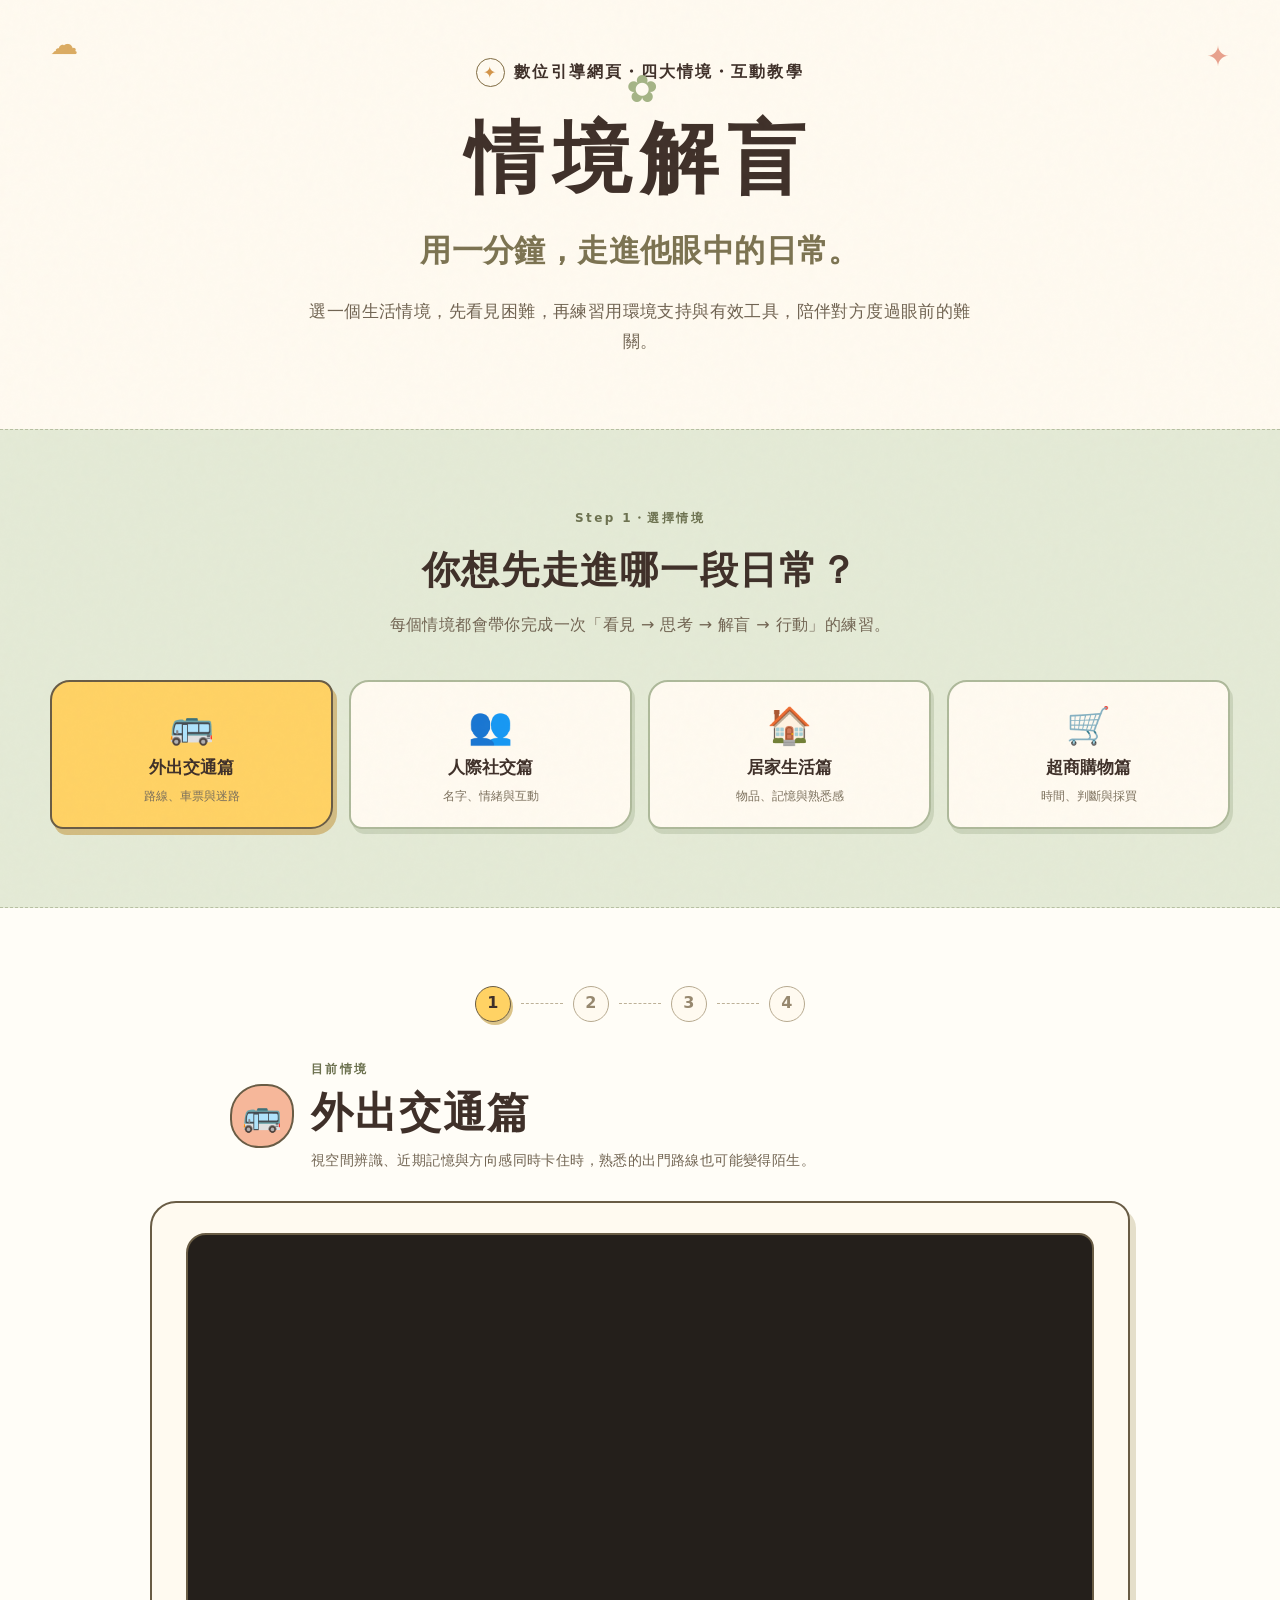
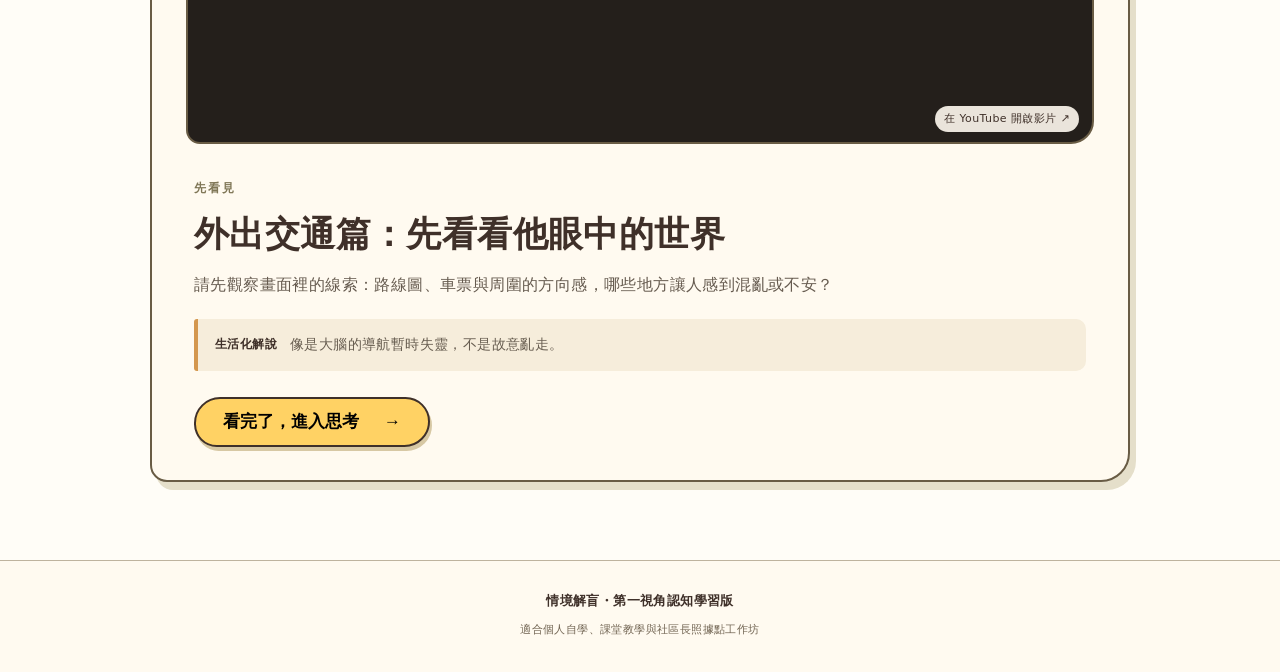
==== b-mode.html @ a3370582 "Add interactive mode B learning page" ====
<!doctype html>
<html lang="zh-Hant">
<head>
<meta charset="utf-8"><meta name="viewport" content="width=device-width,initial-scale=1">
<title>情境解盲｜第一視角認知學習版</title>
<meta name="description" content="透過四大生活情境、第一視角影片與支持牌互動，練習理解失智者的日常障礙。">
<link rel="icon" href="assets/sun.svg" type="image/svg+xml">
<link rel="stylesheet" href="styles.css">
<link rel="stylesheet" href="b-mode.css">
<script src="b-mode.js" defer></script>
</head>
<body class="b-mode-page">
<a class="skip" href="#main">跳至主要內容</a>
<main id="main">
  <section class="b-hero wrap" aria-labelledby="b-title">
    <p class="eyebrow"><span class="tiny-sun" aria-hidden="true">✦</span> 數位引導網頁・四大情境・互動教學</p>
    <h1 id="b-title">情境解盲</h1>
    <p class="b-hero-sub">用一分鐘，走進他眼中的日常。</p>
    <p class="b-hero-lede">選一個生活情境，先看見困難，再練習用環境支持與有效工具，陪伴對方度過眼前的難關。</p>
    <div class="b-hero-doodle" aria-hidden="true"><span>☁</span><span>✿</span><span>✦</span></div>
  </section>

  <section class="b-start-section section" aria-labelledby="scenario-heading">
    <div class="wrap">
      <div class="section-heading">
        <p class="eyebrow small">Step 1・選擇情境</p>
        <h2 id="scenario-heading">你想先走進哪一段日常？</h2>
        <p>每個情境都會帶你完成一次「看見 → 思考 → 解盲 → 行動」的練習。</p>
      </div>
      <div class="b-scenario-picker" role="tablist" aria-label="選擇生活情境">
        <button class="b-scenario-card is-active" type="button" role="tab" aria-selected="true" data-scenario="transport"><span class="b-scenario-icon">🚌</span><strong>外出交通篇</strong><small>路線、車票與迷路</small></button>
        <button class="b-scenario-card" type="button" role="tab" aria-selected="false" data-scenario="social"><span class="b-scenario-icon">👥</span><strong>人際社交篇</strong><small>名字、情緒與互動</small></button>
        <button class="b-scenario-card" type="button" role="tab" aria-selected="false" data-scenario="home"><span class="b-scenario-icon">🏠</span><strong>居家生活篇</strong><small>物品、記憶與熟悉感</small></button>
        <button class="b-scenario-card" type="button" role="tab" aria-selected="false" data-scenario="shop"><span class="b-scenario-icon">🛒</span><strong>超商購物篇</strong><small>時間、判斷與採買</small></button>
      </div>
    </div>
  </section>

  <section class="b-experience-section section" aria-labelledby="experience-heading">
    <div class="wrap">
      <div class="b-progress" aria-label="互動進度"><span class="is-current">1</span><i></i><span>2</span><i></i><span>3</span><i></i><span>4</span></div>
      <div class="b-scenario-head"><span class="b-current-icon" aria-hidden="true">🚌</span><div><p class="eyebrow small">目前情境</p><h2 id="experience-heading">外出交通篇</h2><p id="scenario-summary">視空間辨識、近期記憶與方向感同時卡住時，熟悉的出門路線也可能變得陌生。</p></div></div>

      <div class="b-stage-card" id="stage-video">
        <div class="b-stage-media b-stage-media-video" aria-label="外出交通篇第一視角情境影片"><iframe src="https://www.youtube.com/embed/6k_PMNWDBLY" title="外出交通篇第一視角情境影片" loading="lazy" allow="accelerometer; autoplay; clipboard-write; encrypted-media; gyroscope; picture-in-picture; web-share" allowfullscreen></iframe><a class="video-fallback-link" href="https://youtube.com/shorts/6k_PMNWDBLY" target="_blank" rel="noopener">在 YouTube 開啟影片 ↗</a></div>
        <div class="b-stage-copy"><span class="stage-label">先看見</span><h3>如果熟悉的路突然不熟悉了？</h3><p id="scene-prompt">請先觀察畫面裡的線索：路線圖、車票與周圍的方向感，哪些地方讓人感到混亂或不安？</p><div class="b-life-explain"><b>生活化解說</b><span id="scene-metaphor">像是大腦的導航暫時失靈，不是故意亂走。</span></div><button class="button primary b-next" type="button" data-next="think">看完了，進入思考 <span aria-hidden="true">→</span></button></div>
      </div>

      <div class="b-stage-card b-think-card" id="stage-think" hidden>
        <div class="b-think-copy"><span class="stage-label">Step 2・情境換位</span><h3>如果你是陪伴者，會先做什麼？</h3><p id="think-question">看完影片後請想一想：當長輩突然迷路或走錯方向，我們的第一反應是否容易責怪他「沒看路」或「亂跑」？</p><div class="timer-box" aria-live="polite"><span class="timer-icon">⏱</span><strong id="timer">01:00</strong><small>留一分鐘想一想，再選一張最想先使用的支持牌。</small></div><div class="choice-heading"><span>請選出一張</span><small id="choice-status">尚未選擇</small></div><div class="support-choices" id="support-choices" role="group" aria-label="支持牌選項"></div><button class="button primary b-next" id="reveal-button" type="button" data-next="reveal" disabled>進入好牌對策 <span aria-hidden="true">→</span></button></div>
      </div>

      <div class="b-stage-card b-reveal-card" id="stage-reveal" hidden>
        <div class="b-reveal-intro"><span class="stage-label">Step 3・翻牌解盲</span><h3>這張好牌可以怎麼幫上忙？</h3><p>你選的支持牌，能把眼前的困難變成更容易完成的下一步。</p></div><div class="selected-card-result" id="selected-card-result"></div><button class="button primary b-next" type="button" data-next="summary">我知道了，進入行動總結 <span aria-hidden="true">→</span></button>
      </div>

      <div class="b-stage-card b-summary-card" id="stage-summary" hidden>
        <div class="summary-sparkle" aria-hidden="true">✦</div><span class="stage-label">Step 4・總結引導</span><h3>把理解，帶回下一次相遇</h3><p id="summary-text">改變環境配置與溝通方式，遠比要求長輩努力記住更有用。</p><div class="action-note"><b>今天可以試著這樣做</b><p id="summary-action">先陪伴、再提供簡單明確的路線提示；把支持放在容易拿到的地方。</p></div><div class="summary-actions"><button class="button primary" type="button" id="restart-button">再體驗一次 <span aria-hidden="true">↻</span></button><a class="button" href="#scenario-heading">換一個情境 <span aria-hidden="true">↓</span></a></div></div>
    </div>
  </section>

</main>
<footer><div class="wrap"><strong>情境解盲・第一視角認知學習版</strong><p>適合個人自學、課堂教學與社區長照據點工作坊</p></div></footer>
</body>
</html>
---- styles.css ----
:root{--paper:#fffaf0;--ink:#3f3029;--muted:#716452;--sage:#e4ead6;--yellow:#ffd264;--line:#695c45;--peach:#f6b79a}*{box-sizing:border-box}html{scroll-behavior:smooth;scroll-padding-top:24px}body{margin:0;background:var(--paper);color:var(--ink);font-family:"Microsoft JhengHei","PingFang TC",system-ui,sans-serif;line-height:1.8;letter-spacing:.025em}body:before{position:fixed;inset:0;content:"";background-image:url("data:image/svg+xml,%3Csvg viewBox='0 0 180 180' xmlns='http://www.w3.org/2000/svg'%3E%3Cfilter id='n'%3E%3CfeTurbulence type='fractalNoise' baseFrequency='.65' numOctaves='3' stitchTiles='stitch'/%3E%3C/filter%3E%3Cpath fill='%239b8a65' opacity='.16' filter='url(%23n)' d='M0 0h180v180H0z'/%3E%3C/svg%3E");opacity:.13;pointer-events:none;z-index:10}.wrap{width:min(1180px,calc(100% - 88px));margin-inline:auto}.svg-library{position:absolute;width:0;height:0;overflow:hidden}a{color:inherit;text-underline-offset:5px}a:focus-visible,summary:focus-visible{outline:3px solid #795717;outline-offset:7px}h1,h2,h3,p,figure{margin:0}h1,h2,h3{font-weight:900;line-height:1.45}h2{font-size:clamp(27px,3vw,38px);letter-spacing:.045em}h3{font-size:24px}p{font-size:16px}svg{color:var(--ink)}.skip{position:fixed;top:-100px;left:16px;background:var(--yellow);padding:10px 20px;z-index:30}.skip:focus{top:10px}.hero{display:grid;grid-template-columns:1fr 1.05fr;align-items:center;min-height:600px;padding-block:75px 60px;position:relative;gap:10px}.hero-copy{position:relative;z-index:1}.eyebrow{display:flex;align-items:center;gap:9px;font-weight:700;letter-spacing:.13em;font-size:16px;margin-bottom:22px}.eyebrow svg{width:30px;height:30px}.hero h1{font-size:clamp(34px,3.8vw,52px);line-height:1.58;letter-spacing:.02em;white-space:nowrap}.hero h1 span{position:relative;display:inline-block}.hero h1 span:after{content:"";position:absolute;bottom:0;left:0;width:98%;height:8px;background:#a5b486;border-radius:70% 30% 60% 40%;transform:rotate(-1deg);z-index:-1}.intro{margin-top:27px;font-size:18px;line-height:1.95}.actions{display:flex;gap:16px;flex-wrap:wrap;margin-top:30px}.button{display:inline-flex;gap:25px;align-items:center;justify-content:center;border:2px solid var(--ink);border-radius:48px 45px 47px 42px;padding:11px 27px;text-decoration:none;font-weight:800;font-size:17px;background:var(--paper);box-shadow:2px 4px 0 #d7c8a4;transition:transform .18s,box-shadow .18s;min-height:50px}.button:hover{transform:translateY(-3px);box-shadow:3px 7px 0 #d7c8a4}.primary{background:var(--yellow)}.hero-note{font-size:12px;color:var(--muted);margin-top:27px;letter-spacing:.09em}.hero-note span{padding:0 5px}.hero-art{margin-right:-35px;position:relative}.hero-art img{display:block;width:100%;height:auto;mix-blend-mode:multiply;transform:scale(1.08)}.benefit-strip{border-block:2px solid var(--line)}.benefits{display:flex;justify-content:space-around;align-items:center;padding-block:22px}.benefits span{display:flex;align-items:center;justify-content:center;gap:16px;width:33.333%;font-size:19px;font-weight:800}.benefits span+span{border-left:2px dashed #c3b59b}.benefits svg{width:53px;height:45px}.section{padding-block:78px}.small{font-size:12px;letter-spacing:.2em;color:#6c714f;margin-bottom:13px}.story{display:grid;grid-template-columns:.9fr 1.1fr;gap:70px}.story h2{font-size:32px}.story-text p+p{margin-top:16px}.story-text p{color:#665b4f}.modes{background:var(--sage);position:relative}.modes:before{position:absolute;content:"";left:0;right:0;top:-8px;height:15px;background:var(--sage);border-radius:50% 40% 0 0}.section-heading{text-align:center;margin-bottom:40px}.section-heading .eyebrow{justify-content:center}.section-heading>p:last-child{margin-top:13px;color:var(--muted)}.mode-grid{display:grid;grid-template-columns:1fr 1fr;gap:28px}.mode-card{position:relative;background:var(--paper);border:2px solid var(--line);border-radius:22px 15px 21px 13px;padding:32px;box-shadow:3px 5px 0 #c6ceb4;overflow:hidden}.mode-title{display:flex;align-items:center;gap:15px}.badge{width:49px;height:49px;border-radius:48% 43% 50% 44%;display:grid;place-items:center;background:var(--yellow);font-size:29px;font-weight:900}.peach{background:var(--peach)}.mode-tag{font-size:13px;color:var(--muted);margin:18px 0 20px;letter-spacing:.09em}.mode-illustration{float:right;width:100px;height:80px;margin-top:9px;margin-left:15px}.mode-card ul{padding-left:24px;margin-block:22px;color:#665b4f}.mode-card li::marker{color:#929c70}.for-who{font-size:13px;border-top:1px dashed #c3b59b;padding-top:16px;clear:both}.card-grid{display:grid;grid-template-columns:repeat(3,1fr);gap:35px;align-items:start;max-width:1010px;margin:45px auto 0}.support-card{border:2px solid #7c8060;border-radius:20px 17px 23px 15px;padding:22px 25px 0;box-shadow:4px 6px 0 #e5dfca;background:#edf1e0;transition:transform .2s}.support-card:nth-child(1){transform:rotate(-2deg)}.support-card:nth-child(3){transform:rotate(2deg)}.support-card:hover{transform:translateY(-5px)}.support-card.yellow{background:#fff0bc;border-color:#b28f42}.support-card.pink{background:#fae2d6;border-color:#bc8c76}.card-top{display:flex;justify-content:space-between;font-size:11px;letter-spacing:.12em;color:#6b6656}.support-card h3{text-align:center;margin-top:12px}.card-art{display:block;width:100%;height:165px;margin:12px auto}.support-card>p{text-align:center;font-size:16px;margin-bottom:25px}.support-card details{border-top:1px dashed #9e9479}.support-card summary{cursor:pointer;display:flex;align-items:center;justify-content:space-between;gap:8px;padding:15px 0;font-weight:700;font-size:14px;list-style:none}.support-card summary::-webkit-details-marker{display:none}.support-card summary span{font-size:22px;transition:transform .2s}.support-card details[open] summary span{transform:rotate(45deg)}.card-detail{font-size:14px;padding:0 0 22px;color:#5b5044}.card-detail strong{display:block;margin-top:14px}.section-note{text-align:center;font-size:12px;color:var(--muted);margin-top:40px}.journey{background:#f6eddb;border-block:1px dashed #c5b79d}.steps{display:grid;grid-template-columns:repeat(3,1fr);gap:55px;padding:0;margin:35px 0 0;list-style:none}.steps li{position:relative;padding-left:62px}.step-number{position:absolute;top:3px;left:0;border:1.5px solid var(--line);border-radius:45% 50% 46% 40%;width:43px;height:43px;display:grid;place-items:center;background:var(--paper);font-family:Georgia,serif;font-style:italic;font-size:20px}.steps h3{font-size:21px;margin-bottom:9px}.steps p{font-size:15px;color:var(--muted)}.closing{text-align:center;padding-block:70px}.closing>svg{width:55px;height:55px;margin-bottom:14px;transform:rotate(-10deg)}.closing p{margin:17px 0 25px;color:var(--muted)}footer{border-top:1px solid #beb39e;text-align:center;padding:28px 0 32px;font-size:13px}footer p{font-size:11px;color:var(--muted);margin-top:8px}footer>a{display:inline-block;margin-top:13px;font-size:12px}
@media(min-width:1500px){.hero{min-height:650px}.hero h1{font-size:54px}}@media(max-width:1050px){.wrap{width:calc(100% - 48px)}.hero h1{font-size:36px}.hero{min-height:500px}.intro{font-size:16px}.hero-art{margin-right:0}.story{gap:35px}.mode-card{padding:25px}.mode-title h3{font-size:22px}.card-grid{gap:23px}.steps{gap:25px}.benefits span{font-size:16px;gap:10px}}@media(max-width:760px){.wrap{width:calc(100% - 40px)}.hero{grid-template-columns:1fr;padding-block:42px 24px;gap:5px;text-align:center}.hero-copy{max-width:550px;margin:auto}.hero .eyebrow{justify-content:center;font-size:14px}.hero h1{font-size:clamp(29px,5.5vw,40px);white-space:normal}.intro{margin-top:22px}.actions{justify-content:center;gap:12px;margin-top:23px}.button{padding:10px 22px;font-size:16px;gap:18px}.hero-note{margin-top:23px}.hero-art{max-width:560px;margin:0 auto}.hero-art img{transform:none}.benefits{padding-block:16px}.benefits span{flex-direction:column;gap:4px;font-size:12px;text-align:center}.benefits svg{width:38px;height:32px}.section{padding-block:52px}.story{grid-template-columns:1fr;gap:22px}.story h2{font-size:28px}.story-text p{font-size:15px}.mode-grid{grid-template-columns:1fr;gap:22px}.section-heading{margin-bottom:28px}.section-heading>p:last-child{font-size:14px}.mode-card{padding:25px}.card-grid{grid-template-columns:1fr;max-width:365px;gap:29px;margin-top:30px}.support-card{padding:22px 28px 0}.support-card:nth-child(1),.support-card:nth-child(3){transform:none}.card-art{height:170px}.steps{grid-template-columns:1fr;gap:30px;max-width:420px;margin-inline:auto}.steps li{padding-left:65px}.closing h2{font-size:27px}.closing p{font-size:15px}.section-note{text-align:left;font-size:12px}.desktop-break{display:none}}@media(prefers-reduced-motion:reduce){html{scroll-behavior:auto}*,*:before,*:after{transition:none!important}}
.hero-art img{mask-image:radial-gradient(ellipse 68% 75% at center,#000 60%,transparent 100%);-webkit-mask-image:radial-gradient(ellipse 68% 75% at center,#000 60%,transparent 100%)}

/* Card library page */
.cards-page{background:#fffaf0}.cards-hero{padding:33px 0 62px;text-align:center}.cards-hero .eyebrow{justify-content:center;margin-bottom:13px}.tiny-sun{display:grid;place-items:center;width:28px;height:28px;border:1.5px solid #806b42;border-radius:50%;color:#d39449}.cards-hero h1{font-size:clamp(39px,6vw,68px);letter-spacing:.06em}.cards-lede{margin-top:18px;color:var(--muted);font-size:17px;line-height:2}.card-library{padding-bottom:88px}.library-heading{text-align:center}.library-heading h2{font-size:clamp(27px,3vw,39px)}.card-search{max-width:880px;margin:30px auto 0}.search-box{display:flex;align-items:center;gap:11px;padding:7px 13px 7px 20px;border:2px solid var(--line);border-radius:28px 24px 30px 25px;background:#fffdf7;box-shadow:3px 4px 0 #dfd4b9}.search-box>span{font-size:29px;line-height:1;transform:rotate(-14deg);color:#8f805d}.search-box input{width:100%;border:0;outline:0;background:transparent;color:var(--ink);font:inherit;font-size:16px}.search-box input::placeholder{color:#a39886}.search-box button{width:30px;height:30px;border:0;border-radius:50%;background:#eee4cf;color:var(--ink);font-size:23px;line-height:1;cursor:pointer}.filter-row{display:flex;justify-content:center;gap:9px;flex-wrap:wrap;margin-top:19px}.filter-chip{border:1.5px solid #bdb198;border-radius:20px;padding:7px 15px;background:transparent;color:#685d4c;font:inherit;font-size:13px;cursor:pointer;transition:.18s}.filter-chip span{font-size:11px;margin-left:4px;color:#998c72}.filter-chip:hover,.filter-chip.is-active{background:var(--yellow);border-color:var(--line);color:var(--ink);transform:translateY(-2px)}.result-count{text-align:center;color:#887963;font-size:12px;margin-top:17px}.cards-grid{display:grid;grid-template-columns:repeat(4,minmax(0,1fr));gap:28px 21px;margin-top:38px}.deck-card{min-width:0}.card-face{position:relative;display:flex;flex-direction:column;align-items:center;width:100%;min-height:300px;padding:18px 18px 17px;border:2px solid #79805e;border-radius:19px 15px 22px 14px;color:var(--ink);box-shadow:4px 6px 0 #e5dfca;cursor:pointer;text-align:center;transition:transform .2s,box-shadow .2s;overflow:hidden}.deck-card:nth-child(3n) .card-face,.deck-card:nth-child(4n) .card-face{transform:none}.card-face:hover{transform:translateY(-6px);box-shadow:4px 10px 0 #dfd4b9}.card-face:focus-visible{outline:3px solid #755c2f;outline-offset:5px}.card-face:before{content:"";position:absolute;inset:9px;border:1px dashed currentColor;opacity:.18;border-radius:14px;pointer-events:none}.card-face.sage{background:#edf1e0}.card-face.yellow{background:#fff0bc;border-color:#b28f42}.card-face.peach{background:#fae0d1;border-color:#b98470}.card-face.sky{background:#dbeceb;border-color:#7da3a0}.card-face.mint{background:#deeee5;border-color:#779b83}.card-face.lavender{background:#e8e3f0;border-color:#8b819e}.card-face.gold{background:#ffe6a4;border-color:#b99448}.card-face.coral{background:#f8d5c8;border-color:#b67e71}.card-face.pink{background:#f7dfdb;border-color:#b27e79}.symptom-face{background:#e7e0d7;border-color:#8f8376}.card-top{position:relative;z-index:1;display:flex;justify-content:space-between;width:100%;font-size:10px;letter-spacing:.12em;color:#756b59}.card-top i{font-style:normal;font-family:Georgia,serif;font-size:14px}.card-face strong{position:relative;z-index:1;font-size:21px;line-height:1.35}.card-face small{position:relative;z-index:1;min-height:45px;margin-top:8px;color:#6f6254;font-size:12px;line-height:1.65}.card-tag{position:relative;z-index:1;margin-top:auto;border-top:1px dashed currentColor;padding-top:9px;width:100%;font-size:10px;letter-spacing:.08em;color:#82725e}.card-illustration{position:relative;z-index:1;display:grid;place-items:center;width:92px;height:128px;margin:14px auto 9px;border:2px solid currentColor;border-radius:12px 10px 13px 9px;overflow:hidden;background:rgba(255,255,255,.38);font-size:58px;font-family:"Segoe UI Symbol","Noto Sans Symbols",sans-serif;line-height:1;box-shadow:inset 0 -8px 0 rgba(255,255,255,.18);transform:rotate(-4deg)} .card-illustration img{display:block;width:100%;height:100%;object-fit:contain;border-radius:inherit} .card-face .card-illustration{transform:none;transition:none}.card-face:hover .card-illustration{transform:none}.card-face:hover .card-illustration img{transform:none} .cards-grid .card-face{transform:translateY(0);transition:transform .2s ease,box-shadow .2s ease}.cards-grid .card-face:hover{transform:translateY(-6px);box-shadow:4px 10px 0 #dfd4b9} .card-illustration:after{content:"";position:absolute;right:16px;top:13px;width:18px;height:8px;background:#fffaf0;border-radius:50%;opacity:.75;transform:rotate(-25deg)}.home-art,.tree-art{transform:rotate(3deg)}.clock-art,.coin-art,.shape-art{transform:rotate(-2deg)}.phone-art,.search-art,.repeat-art{transform:rotate(4deg)}.heart-art{color:#b75d66}.symptom-face .card-illustration{background:#d8d0c5;color:#756b61;border-color:#938477}.card-info{padding:13px 8px 0;text-align:left;color:#6c5e4e}.card-info p{font-size:13px;line-height:1.7}.card-info b{display:block;margin-top:7px;font-size:12px;color:#81704e;font-weight:700;line-height:1.6}.empty-state{margin:60px auto;text-align:center;color:var(--muted)}.cards-howto{background:#e4ead6;border-block:1px dashed #b7c0a1}.howto-inner{display:grid;grid-template-columns:.8fr 1.2fr;gap:80px;align-items:center}.howto-inner>p{font-size:17px;color:#615c4d;line-height:2}.card-modal{position:fixed;z-index:50;inset:0;display:grid;place-items:center;padding:22px}.card-modal[hidden]{display:none}.modal-backdrop{position:absolute;inset:0;background:rgba(51,40,30,.52);backdrop-filter:blur(4px)}.modal-dialog{position:relative;z-index:1;width:min(900px,100%);padding:38px;background:#fffaf0;border:2px solid var(--line);border-radius:26px 20px 29px 18px;box-shadow:9px 12px 0 rgba(56,42,28,.18);animation:modal-in .25s ease both}.modal-close{position:absolute;right:15px;top:11px;width:37px;height:37px;border:1.5px solid var(--line);border-radius:50%;background:transparent;font-size:27px;line-height:1;cursor:pointer}.modal-layout{display:grid;grid-template-columns:1fr 1fr;gap:48px;align-items:center}.modal-stage{display:grid;place-items:center;min-height:440px;perspective:1100px;touch-action:none;user-select:none}.modal-stage .card-face{width:265px;min-height:370px;padding:0;border:0;border-radius:12px 10px 13px 9px;background:transparent;box-shadow:8px 12px 0 #d9ccb0;pointer-events:none;transform:rotateX(var(--rx,0deg)) rotateY(var(--ry,0deg));transition:transform .45s cubic-bezier(.2,.75,.25,1)}.modal-stage .card-top,.modal-stage .card-face>strong,.modal-stage .card-face>small,.modal-stage .card-face>.card-tag{display:none}.modal-stage .card-illustration{width:265px;height:370px;margin:0;border:2px solid var(--line);border-radius:12px 10px 13px 9px;background:#fffaf0;box-shadow:none;transform:none}.modal-stage .card-face:after{z-index:3;content:"";position:absolute;inset:-20%;background:linear-gradient(115deg,transparent 35%,rgba(255,255,255,.04) 43%,rgba(255,255,255,.82) 49%,rgba(255,255,255,.04) 56%,transparent 65%);transform:translateX(var(--shine-x,0%)) rotate(4deg);mix-blend-mode:screen;opacity:.7;pointer-events:none;transition:transform .1s}.modal-stage.is-dragging .card-face{transition:none}.modal-copy h2{font-size:clamp(28px,4vw,42px);margin-bottom:16px}.modal-copy>p{color:#665b4f}.modal-hint{margin-top:18px;color:#9b8b72!important;font-size:12px!important}.modal-open{overflow:hidden}@keyframes modal-in{from{opacity:0;transform:translateY(10px) scale(.98)}to{opacity:1;transform:none}}
@media(max-width:950px){.cards-grid{grid-template-columns:repeat(3,minmax(0,1fr))}.modal-layout{gap:28px}.modal-dialog{padding:32px}.modal-stage{min-height:400px}}
@media(max-width:720px){.cards-hero{padding-top:25px;padding-bottom:43px}.cards-lede{font-size:15px}.card-library{padding-bottom:58px}.cards-grid{grid-template-columns:repeat(2,minmax(0,1fr));gap:24px 15px}.card-face{min-height:270px;padding:15px 12px}.card-illustration{width:92px;height:128px;font-size:45px;margin:12px auto 8px}.card-face strong{font-size:17px}.card-face small{font-size:11px;min-height:53px}.card-tag{font-size:9px}.card-info{padding-inline:3px}.card-info p{font-size:12px}.howto-inner{grid-template-columns:1fr;gap:15px}.howto-inner>p{font-size:15px}.modal-dialog{padding:36px 20px 24px;max-height:calc(100vh - 28px);overflow:auto}.modal-layout{grid-template-columns:1fr;gap:3px}.modal-stage{min-height:335px}.modal-stage .card-face{width:210px;min-height:294px}.modal-stage .card-illustration{width:210px;height:294px;font-size:43px}.modal-stage .card-face strong{font-size:17px}.modal-copy{text-align:center}.modal-copy .eyebrow{justify-content:center}.modal-copy h2{font-size:29px}.modal-hint{margin-bottom:4px}.filter-chip{padding:6px 11px;font-size:12px}}
@media(max-width:420px){.cards-grid{grid-template-columns:1fr;max-width:310px;margin-inline:auto}.card-face{min-height:298px}.card-illustration{width:110px;height:153px;font-size:54px}.card-face strong{font-size:20px}.card-face small{font-size:12px;min-height:45px}.card-info{padding-inline:8px}.filter-row{gap:6px}}
@media(prefers-reduced-motion:reduce){.modal-dialog{animation:none}.card-face{transition:none!important}}


/* Game introduction page */
.game-page .game-hero{position:relative;text-align:center;padding-block:52px 58px;overflow:hidden}.game-hero .eyebrow{justify-content:center;margin-bottom:15px}.tiny-sun{display:grid;place-items:center;width:29px;height:29px;border:1.5px solid #806b42;border-radius:50%;color:#d39449}.game-hero h1{font-size:clamp(40px,6vw,68px);letter-spacing:.08em}.game-lede{max-width:620px;margin:19px auto 0;color:var(--muted);font-size:17px}.game-hero-doodle{position:absolute;inset:25px 0 auto;display:flex;justify-content:space-between;color:#dbac62;font-size:27px;pointer-events:none}.game-hero-doodle span:nth-child(2){color:#a5b486;font-size:36px;transform:translateY(30px)}.game-hero-doodle span:nth-child(3){color:#e8a18d;transform:translateY(9px)}.video-section{background:#f6eddb;border-block:1px dashed #c5b79d}.video-placeholder{max-width:900px;margin:0 auto;text-align:center}.video-frame{display:flex;align-items:center;justify-content:center;gap:21px;min-height:330px;border:2px solid var(--line);border-radius:27px 20px 30px 18px;background:#e4ead6;box-shadow:6px 8px 0 #d4c8ac;position:relative;overflow:hidden}.video-frame:before{content:"";position:absolute;inset:15px;border:1px dashed #9da887;border-radius:19px;transform:rotate(-.6deg)}.video-frame>div,.play-mark{position:relative;z-index:1}.play-mark{display:grid;place-items:center;width:76px;height:76px;padding-left:5px;border:2px solid var(--line);border-radius:50%;background:var(--yellow);font-size:30px;box-shadow:3px 4px 0 #cdbb8a}.video-frame strong{display:block;font-size:21px}.video-frame small{display:block;margin-top:6px;color:var(--muted);font-size:13px}.video-note{margin-top:16px;color:#907f64;font-size:12px}.rules-section{background:var(--paper)}.rules-tabs{display:flex;justify-content:center;gap:18px;margin:0 auto 35px}.rule-tab{display:flex;align-items:center;gap:13px;min-width:260px;padding:13px 21px;border:2px solid #b5aa92;border-radius:19px 14px 20px 13px;background:#fffdf7;color:var(--ink);font:inherit;text-align:left;cursor:pointer;box-shadow:3px 4px 0 #e5dfca;transition:transform .18s,background .18s,border-color .18s}.rule-tab:hover,.rule-tab:focus-visible{transform:translateY(-3px);outline:0}.rule-tab.is-active{background:var(--yellow);border-color:var(--line);box-shadow:4px 6px 0 #d4bf85}.rule-tab .badge{flex:0 0 auto;width:43px;height:43px;font-size:24px}.rule-tab strong,.rule-tab small{display:block}.rule-tab strong{font-size:16px}.rule-tab small{margin-top:2px;color:#796d59;font-size:12px}.rule-panel{padding:38px 40px 40px;border:2px solid var(--line);border-radius:25px 19px 27px 17px;background:#fffdf7;box-shadow:5px 7px 0 #e5dfca}.rule-panel[hidden]{display:none}.rule-panel-heading{display:flex;align-items:flex-start;gap:17px;border-bottom:1px dashed #c3b59b;padding-bottom:28px}.rule-panel-heading .badge{flex:0 0 auto;margin-top:7px}.rule-panel-heading .small{margin-bottom:5px}.rule-panel-heading h3{font-size:29px}.rule-panel-heading>div>p:last-child{margin-top:8px;color:var(--muted)}.rule-grid{display:grid;grid-template-columns:repeat(3,1fr);gap:27px;margin-top:32px}.rule-step{position:relative;padding:23px 22px 24px 67px;background:#f6eddb;border-radius:18px 13px 20px 14px;min-height:260px}.rule-step:nth-child(2){background:#e4ead6}.rule-step:nth-child(3){background:#fae2d6}.rule-step .step-number{left:17px;top:20px;width:38px;height:38px;font-size:17px}.rule-step h4{font-size:21px;margin-bottom:11px}.rule-step p,.rule-step li{font-size:14px;line-height:1.8;color:#675d50}.rule-step ol{padding-left:20px;margin:0}.rule-step li+li{margin-top:7px}.rule-note{font-size:12px!important;color:#8e7e66!important;margin-top:14px}.download-link{font-weight:800;color:#7d6333;text-decoration-thickness:2px}.game-next{display:flex;align-items:center;justify-content:space-between;gap:30px}.game-next h2{max-width:590px}.download-placeholder{background:#e4ead6;border-block:1px dashed #b7c0a1}.download-empty{max-width:650px;margin:0 auto;padding:54px 30px;text-align:center;border:2px dashed #a2ae88;border-radius:23px 18px 25px 17px;background:#fffaf0}.download-empty>span{font-size:42px}.download-empty h2{margin-top:8px}.download-empty p{margin:14px auto 24px;color:var(--muted)}
@media(max-width:760px){.game-page .game-hero{padding-block:35px 43px}.game-lede{font-size:15px}.game-hero-doodle{inset:14px 6px auto}.video-frame{min-height:260px;flex-direction:column;gap:14px;padding:35px 20px}.play-mark{width:65px;height:65px;font-size:25px}.video-frame strong{font-size:18px}.rules-tabs{gap:10px}.rule-tab{min-width:0;flex:1;padding:11px 12px;gap:9px}.rule-tab strong{font-size:14px}.rule-tab small{font-size:11px}.rule-tab .badge{width:37px;height:37px;font-size:21px}.rule-panel{padding:26px 18px 20px}.rule-panel-heading{gap:11px}.rule-panel-heading h3{font-size:24px}.rule-panel-heading>div>p:last-child{font-size:14px}.rule-grid{grid-template-columns:1fr;gap:16px;margin-top:22px}.rule-step{min-height:0;padding:20px 18px 20px 65px}.game-next{display:block;text-align:center}.game-next h2{margin-bottom:22px}.download-empty{padding:40px 20px}}
@media(max-width:430px){.rules-tabs{display:grid;grid-template-columns:1fr}.rule-tab{width:100%}}

/* Mode A details */
.rule-position{margin-top:28px;padding:22px 25px;background:#f6eddb;border-radius:18px 13px 20px 14px}.rule-position h4{font-size:22px;margin:0 0 10px}.rule-position p,.rule-position li{font-size:14px;line-height:1.8;color:#675d50}.rule-position p+p{margin-top:12px}.rule-position ul{margin:8px 0 0;padding-left:22px}.rule-position li+li{margin-top:4px}
.rule-goal{margin-top:22px;padding:22px 25px;background:#e4ead6;border-radius:18px 13px 20px 14px}.rule-goal h4{font-size:22px;margin:0 0 10px}.rule-goal p,.rule-goal li{font-size:14px;line-height:1.8;color:#675d50}.rule-goal ol{margin:8px 0 0;padding-left:24px}.rule-goal li+li{margin-top:4px}.card-type-table{width:100%;border-collapse:separate;border-spacing:0;border:1px solid #c8baa0;border-radius:14px 10px 15px 9px;overflow:hidden;background:#fffaf0;font-size:13px;margin:0 0 14px}.card-type-table th,.card-type-table td{padding:10px 13px;border-bottom:1px dashed #d2c5ac;text-align:left}.card-type-table th{background:#f2e6ce;color:var(--ink);font-size:12px}.card-type-table td{color:#675d50}.card-type-table tr:last-child td{border-bottom:0}.card-function{display:grid;grid-template-columns:1fr 1fr;gap:12px;margin:0 0 20px}.card-function span{padding:12px 15px;border:1px dashed #c3b59b;border-radius:12px 9px 14px 8px;background:#fffaf0;color:#675d50;font-size:13px;line-height:1.7}.card-function b{display:block;color:var(--ink);font-size:12px;margin-bottom:2px}
.visual-guide-section{background:#fffdf7;border-top:1px dashed #d1c3aa}.visual-guide-section+.visual-guide-section{padding-top:58px;border-top:0}.card-guide-section{background:#f6eddb}.guide-figure{max-width:1060px;margin:0 auto;text-align:center}.guide-figure img{display:block;width:100%;height:auto;max-height:720px;object-fit:contain;border:2px solid #c7b99c;border-radius:22px 16px 24px 15px;background:#fffaf0;box-shadow:5px 7px 0 #e5dfca}.guide-figure figcaption{margin-top:15px;color:var(--muted);font-size:13px}
.b-position{background:#fae2d6}.b-facts{grid-template-columns:1fr}.b-scenarios,.b-steps,.b-highlights{margin-top:35px;padding-top:30px;border-top:1px dashed #c3b59b}.scenario-grid,.highlight-grid{display:grid;grid-template-columns:repeat(4,1fr);gap:15px}.scenario-grid article,.highlight-grid article{padding:20px 18px;border:1px solid #d0c0a4;border-radius:17px 12px 19px 11px;background:#fffaf0}.scenario-icon{display:block;font-size:30px;margin-bottom:7px}.scenario-grid h5,.highlight-grid h5{font-size:17px;margin:0 0 8px}.scenario-grid p,.scenario-grid small,.highlight-grid p{font-size:13px;line-height:1.75;color:#675d50}.scenario-grid small{display:block;margin-top:8px;color:#8b7a63}.b-steps{display:grid;grid-template-columns:1fr 1fr;gap:18px}.b-steps>.subsection-heading{grid-column:1/-1;margin-bottom:0}.b-step{position:relative;padding:22px 22px 22px 65px;background:#f6eddb;border-radius:17px 12px 19px 11px}.b-step:nth-of-type(3){background:#e4ead6}.b-step:nth-of-type(4){background:#fae2d6}.b-step .step-number{left:16px;top:19px;width:37px;height:37px;font-size:16px}.b-step h4{font-size:18px;margin:0 0 9px}.b-step p{font-size:14px;line-height:1.8;color:#675d50}.b-example{display:grid;gap:5px;margin-top:13px;padding:12px 14px;border-left:3px solid #d4974e;background:#fffaf0;color:#675d50;font-size:13px;line-height:1.7}.b-example b{color:var(--ink)}.highlight-grid{grid-template-columns:repeat(3,1fr)}
.rule-facts{display:grid;grid-template-columns:repeat(3,1fr);gap:10px;margin-top:25px}.rule-facts span{padding:13px 16px;border:1px dashed #c3b59b;border-radius:13px 10px 15px 9px;color:#675d50;font-size:13px;line-height:1.7;background:#fffaf0}.rule-facts b{display:block;color:var(--ink);font-size:12px;margin-bottom:2px}.card-rules{margin-top:42px;padding-top:31px;border-top:1px dashed #c3b59b}.subsection-heading{text-align:center;margin-bottom:23px}.subsection-heading .small{justify-content:center;margin-bottom:5px}.subsection-heading h4{font-size:24px;margin:0}.subsection-heading>p:last-child{max-width:640px;margin:8px auto 0;color:var(--muted);font-size:14px}.card-rule-table-wrap{overflow-x:auto;margin-top:18px}.card-rule-table{width:100%;border-collapse:separate;border-spacing:0;border:1px solid #c8baa0;border-radius:14px 10px 15px 9px;overflow:hidden;background:#fffaf0;font-size:13px}.card-rule-table caption{text-align:left;padding:0 0 9px;color:var(--ink);font-size:16px;font-weight:800}.card-rule-table th,.card-rule-table td{padding:10px 13px;border-bottom:1px dashed #d2c5ac;text-align:left;vertical-align:top}.card-rule-table th{background:#f2e6ce;color:var(--ink);font-size:12px}.card-rule-table th:first-child,.card-rule-table td:first-child{width:25%;font-weight:700;white-space:nowrap}.card-rule-table tr:last-child td{border-bottom:0}.card-rule-table td{color:#675d50;line-height:1.7}
@media(max-width:760px){.rule-position,.rule-goal{padding:19px 18px}.rule-facts{grid-template-columns:1fr;gap:8px}.card-function{grid-template-columns:1fr;gap:8px}.card-rules{margin-top:30px;padding-top:24px}.card-rule-table{min-width:560px}.subsection-heading{text-align:left}.subsection-heading .small{justify-content:flex-start}}
@media(max-width:760px){.b-facts,.scenario-grid,.highlight-grid{grid-template-columns:1fr}.b-steps{display:grid;grid-template-columns:1fr;gap:14px}.b-steps>.subsection-heading{grid-column:auto}.b-scenarios,.b-steps,.b-highlights{margin-top:27px;padding-top:24px}.scenario-grid article,.highlight-grid article{padding:17px}.b-step{padding:19px 16px 19px 62px}}

/* Mode A details */
.rule-position{margin-top:28px;padding:22px 25px;background:#f6eddb;border-radius:18px 13px 20px 14px}.rule-position h4{font-size:22px;margin:0 0 10px}.rule-position p,.rule-position li{font-size:14px;line-height:1.8;color:#675d50}.rule-position p+p{margin-top:12px}.rule-position ul{margin:8px 0 0;padding-left:22px}.rule-position li+li{margin-top:4px}
.rule-goal{margin-top:22px;padding:22px 25px;background:#e4ead6;border-radius:18px 13px 20px 14px}.rule-goal h4{font-size:22px;margin:0 0 10px}.rule-goal p,.rule-goal li{font-size:14px;line-height:1.8;color:#675d50}.rule-goal ol{margin:8px 0 0;padding-left:24px}.rule-goal li+li{margin-top:4px}.card-type-table{width:100%;border-collapse:separate;border-spacing:0;border:1px solid #c8baa0;border-radius:14px 10px 15px 9px;overflow:hidden;background:#fffaf0;font-size:13px;margin:0 0 14px}.card-type-table th,.card-type-table td{padding:10px 13px;border-bottom:1px dashed #d2c5ac;text-align:left}.card-type-table th{background:#f2e6ce;color:var(--ink);font-size:12px}.card-type-table td{color:#675d50}.card-type-table tr:last-child td{border-bottom:0}.card-function{display:grid;grid-template-columns:1fr 1fr;gap:12px;margin:0 0 20px}.card-function span{padding:12px 15px;border:1px dashed #c3b59b;border-radius:12px 9px 14px 8px;background:#fffaf0;color:#675d50;font-size:13px;line-height:1.7}.card-function b{display:block;color:var(--ink);font-size:12px;margin-bottom:2px}
.rule-facts{display:grid;grid-template-columns:repeat(3,1fr);gap:10px;margin-top:25px}.rule-facts span{padding:13px 16px;border:1px dashed #c3b59b;border-radius:13px 10px 15px 9px;color:#675d50;font-size:13px;line-height:1.7;background:#fffaf0}.rule-facts b{display:block;color:var(--ink);font-size:12px;margin-bottom:2px}.card-rules{margin-top:42px;padding-top:31px;border-top:1px dashed #c3b59b}.subsection-heading{text-align:center;margin-bottom:23px}.subsection-heading .small{justify-content:center;margin-bottom:5px}.subsection-heading h4{font-size:24px;margin:0}.subsection-heading>p:last-child{max-width:640px;margin:8px auto 0;color:var(--muted);font-size:14px}.card-rule-table-wrap{overflow-x:auto;margin-top:18px}.card-rule-table{width:100%;border-collapse:separate;border-spacing:0;border:1px solid #c8baa0;border-radius:14px 10px 15px 9px;overflow:hidden;background:#fffaf0;font-size:13px}.card-rule-table caption{text-align:left;padding:0 0 9px;color:var(--ink);font-size:16px;font-weight:800}.card-rule-table th,.card-rule-table td{padding:10px 13px;border-bottom:1px dashed #d2c5ac;text-align:left;vertical-align:top}.card-rule-table th{background:#f2e6ce;color:var(--ink);font-size:12px}.card-rule-table th:first-child,.card-rule-table td:first-child{width:25%;font-weight:700;white-space:nowrap}.card-rule-table tr:last-child td{border-bottom:0}.card-rule-table td{color:#675d50;line-height:1.7}
@media(max-width:760px){.rule-position,.rule-goal{padding:19px 18px}.rule-facts{grid-template-columns:1fr;gap:8px}.card-function{grid-template-columns:1fr;gap:8px}.card-rules{margin-top:30px;padding-top:24px}.card-rule-table{min-width:560px}.subsection-heading{text-align:left}.subsection-heading .small{justify-content:flex-start}}

/* QR video landing page */
.video-page .video-hero{padding-block:52px 62px;text-align:center}.video-page .video-hero .eyebrow{justify-content:center;margin-bottom:15px}.video-page .video-hero h1{font-size:clamp(40px,6vw,68px);letter-spacing:.08em}.video-page .video-hero>p:last-child{max-width:650px;margin:19px auto 0;color:var(--muted);font-size:17px}.video-story-section{background:#f6eddb;border-block:1px dashed #c5b79d}.video-story-block{display:grid;grid-template-columns:minmax(0,1.08fr) minmax(300px,.92fr);gap:70px;align-items:center;padding:34px 42px;background:#fffaf0;border:2px solid var(--line);border-radius:27px 20px 30px 18px;box-shadow:6px 8px 0 #d4c8ac}.video-story-media{min-width:0}.qr-video-placeholder{aspect-ratio:16/9;display:flex;flex-direction:column;align-items:center;justify-content:center;gap:7px;border:2px solid var(--line);border-radius:21px 16px 23px 14px;background:#e4ead6;box-shadow:inset 0 0 0 10px rgba(255,250,240,.48);position:relative;overflow:hidden}.qr-video-placeholder:before{content:"";position:absolute;inset:16px;border:1px dashed #9da887;border-radius:14px;transform:rotate(-.6deg)}.qr-video-placeholder>*{position:relative;z-index:1}.video-play-mark{display:grid;place-items:center;width:70px;height:70px;padding-left:5px;border:2px solid var(--line);border-radius:50%;background:var(--yellow);font-size:27px;box-shadow:3px 4px 0 #cdbb8a}.qr-video-placeholder strong{font-size:20px}.qr-video-placeholder small{font-size:12px;color:var(--muted)}.video-story-copy .small{margin-bottom:11px}.video-story-copy h2{font-size:clamp(27px,3.4vw,39px);max-width:430px}.video-story-copy p:not(.eyebrow){margin-top:20px;color:#665b4f;font-size:16px}.video-story-copy p+p{margin-top:13px!important}.video-note-section{background:var(--sage)}.video-note-card{display:grid;grid-template-columns:.8fr 1.2fr;gap:70px;align-items:center}.video-note-card>p{color:#615c4d;font-size:17px;line-height:2}.video-note-card h2{font-size:32px}@media(max-width:850px){.video-story-block{grid-template-columns:1fr;gap:33px;padding:28px}.video-story-copy{text-align:center}.video-story-copy .eyebrow{justify-content:center}.video-story-copy h2{margin-inline:auto}.video-note-card{grid-template-columns:1fr;gap:17px;text-align:center}.video-note-card .eyebrow{justify-content:center}}@media(max-width:600px){.video-page .video-hero{padding-block:35px 43px}.video-page .video-hero>p:last-child{font-size:15px}.video-story-block{padding:20px 17px 25px}.qr-video-placeholder{aspect-ratio:4/3}.video-play-mark{width:60px;height:60px;font-size:23px}.qr-video-placeholder strong{font-size:18px}.video-story-copy h2{font-size:28px}.video-story-copy p:not(.eyebrow){font-size:15px}.video-note-card h2{font-size:28px}.video-note-card>p{font-size:15px}}

.video-story-block+.video-story-block{margin-top:38px}.video-story-block.is-reverse .video-story-media{order:2}.video-story-block.is-reverse .video-story-copy{order:1}
@media(max-width:850px){.video-story-block.is-reverse .video-story-media,.video-story-block.is-reverse .video-story-copy{order:initial}}










/* Homepage previews use the same full card artwork as the card library. */
.support-card img.card-art{height:auto;aspect-ratio:1116 / 1559;object-fit:contain;border-radius:8px}

/* Homepage cards open the shared card-library dialog. */
.home-card-trigger{display:block;width:100%;padding:0;border:0;background:transparent;color:inherit;font:inherit;letter-spacing:inherit;text-align:center;cursor:pointer}
.home-card-trigger:focus-visible{outline:3px solid #795717;outline-offset:9px;border-radius:8px}
.home-card-title{display:block;margin-top:12px;font-size:24px;font-weight:900;line-height:1.45}
.home-card-caption{display:block;margin-bottom:25px;font-size:16px;line-height:1.8}
.modal-dialog{max-height:calc(100dvh - 44px);overflow-y:auto}

.cards-page .card-info{display:none}.modal-detail{margin-top:20px}.modal-label{margin:18px 0 5px;color:#8a765a;font-size:12px;font-weight:800;letter-spacing:.08em}.modal-detail>p:not(.modal-label){margin:0;color:#665b4f;font-size:14px;line-height:1.8}.modal-points{margin:18px 0 0;padding-left:21px;color:#665b4f;font-size:14px;line-height:1.8}.modal-points li+li{margin-top:11px}.modal-detail .modal-label:first-child{margin-top:0}
---- b-mode.css ----
/* B mode interactive page */
.b-mode-page{background:var(--paper)}
.b-hero{position:relative;text-align:center;padding-block:58px 72px;overflow:hidden}.b-hero .eyebrow{justify-content:center;margin-bottom:15px}.b-hero h1{font-size:clamp(44px,7vw,78px);letter-spacing:.12em}.b-hero-sub{margin-top:8px;font-size:clamp(22px,3vw,31px);font-weight:900;color:#7c7351}.b-hero-lede{max-width:690px;margin:17px auto 0;color:var(--muted);font-size:17px}.b-hero-doodle{position:absolute;inset:20px 0 auto;display:flex;justify-content:space-between;color:#dbac62;font-size:28px;pointer-events:none}.b-hero-doodle span:nth-child(2){color:#a5b486;font-size:38px;transform:translateY(35px)}.b-hero-doodle span:nth-child(3){color:#e8a18d;transform:translateY(12px)}
.b-start-section{background:var(--sage);border-block:1px dashed #b7c0a1}.b-scenario-picker{display:grid;grid-template-columns:repeat(4,1fr);gap:16px}.b-scenario-card{display:flex;flex-direction:column;align-items:center;gap:3px;padding:21px 13px 19px;border:2px solid #aeb99a;border-radius:20px 14px 22px 13px;background:#fffaf0;color:var(--ink);font:inherit;cursor:pointer;box-shadow:3px 5px 0 #cbd4bb;transition:transform .18s,background .18s}.b-scenario-card:hover,.b-scenario-card:focus-visible{transform:translateY(-4px);outline:0}.b-scenario-card.is-active{background:var(--yellow);border-color:var(--line);box-shadow:4px 6px 0 #d2bc82}.b-scenario-icon{font-size:36px;line-height:1.3}.b-scenario-card strong{font-size:17px}.b-scenario-card small{font-size:12px;color:#7c705c}
.b-experience-section{background:#fffdf7}.b-progress{display:flex;align-items:center;justify-content:center;gap:10px;margin-bottom:37px}.b-progress span{display:grid;place-items:center;width:36px;height:36px;border:1.5px solid #b7aa90;border-radius:50%;color:#97886f;font-weight:800;background:#fffaf0}.b-progress span.is-current{background:var(--yellow);border-color:var(--line);color:var(--ink);box-shadow:2px 3px 0 #dbc388}.b-progress i{width:42px;border-top:1px dashed #bdb198}.b-scenario-head{display:flex;align-items:center;gap:17px;max-width:820px;margin:0 auto 28px}.b-current-icon{display:grid;place-items:center;flex:0 0 auto;width:64px;height:64px;border:2px solid var(--line);border-radius:49% 42% 50% 45%;background:var(--peach);font-size:32px}.b-scenario-head .small{margin-bottom:3px}.b-scenario-head h2{font-size:clamp(28px,4vw,42px)}.b-scenario-head p:last-child{margin-top:4px;color:var(--muted);font-size:14px}.b-stage-card{max-width:980px;margin:0 auto;padding:30px 34px;background:#fffaf0;border:2px solid var(--line);border-radius:26px 19px 29px 17px;box-shadow:6px 8px 0 #e5dfca;scroll-margin-top:25px}.b-stage-media{aspect-ratio:16/7;display:flex;flex-direction:column;align-items:center;justify-content:center;gap:5px;border:2px solid var(--line);border-radius:20px 15px 23px 14px;background:#e4ead6;position:relative;overflow:hidden}.b-stage-media:before{content:"";position:absolute;inset:15px;border:1px dashed #9da887;border-radius:15px;transform:rotate(-.6deg)}.b-stage-media>*{position:relative;z-index:1}.b-stage-media strong{font-size:20px}.b-stage-media small{font-size:12px;color:var(--muted)}.b-play{display:grid;place-items:center;width:65px;height:65px;padding-left:4px;border:2px solid var(--line);border-radius:50%;background:var(--yellow);font-size:24px;box-shadow:3px 4px 0 #cdbb8a}.b-stage-media-video{aspect-ratio:16/9;background:#241f1b}.b-stage-media-video:before{display:none}.b-stage-media-video iframe{position:absolute;inset:0;width:100%;height:100%;border:0}.video-fallback-link{position:absolute;right:13px;bottom:10px;z-index:2;padding:3px 9px;border-radius:13px;background:rgba(255,250,240,.9);font-size:11px;color:var(--ink);text-decoration:none}.video-fallback-link:hover{background:var(--yellow)}.b-stage-copy{padding:29px 8px 3px}.stage-label{display:inline-block;color:#7f7656;font-size:12px;font-weight:800;letter-spacing:.16em}.b-stage-copy h3,.b-think-copy h3,.b-reveal-intro h3,.b-summary-card h3{font-size:clamp(25px,3vw,35px);margin-top:7px}.b-stage-copy>p{max-width:740px;margin-top:11px;color:#665b4f}.b-life-explain{display:flex;align-items:center;gap:13px;margin-top:20px;padding:13px 17px;border-left:4px solid #d4974e;border-radius:3px 10px 10px 3px;background:#f6eddb;color:#675d50;font-size:14px}.b-life-explain b{flex:0 0 auto;color:var(--ink);font-size:12px}.b-next{margin-top:26px}.b-think-card{background:#f6eddb}.b-think-copy{max-width:840px;margin:0 auto}.b-think-copy>p{margin-top:13px;color:#665b4f}.timer-box{display:grid;grid-template-columns:auto auto 1fr;align-items:center;gap:11px;margin-top:22px;padding:13px 16px;border:1.5px dashed #b8a98b;border-radius:14px;background:#fffaf0}.timer-icon{font-size:22px}.timer-box strong{font-family:Georgia,serif;font-size:26px;letter-spacing:.04em}.timer-box small{color:#887963;font-size:12px}.timer-box strong.is-done{color:#b96f60}.choice-heading{display:flex;justify-content:space-between;align-items:center;margin:23px 0 11px}.choice-heading>span{font-size:16px;font-weight:900}.choice-heading small{color:#927e62;font-size:12px}.support-choices{display:grid;grid-template-columns:repeat(5,1fr);gap:10px}.support-choice{min-height:260px;padding:9px;border:1.5px solid #c4b59b;border-radius:10px;background:#fffaf0;color:var(--ink);font:inherit;cursor:pointer;text-align:center;transition:transform .18s,background .18s,border-color .18s}.support-choice:hover,.support-choice:focus-visible{transform:translateY(-4px);outline:0;border-color:var(--line)}.support-choice.is-selected{background:var(--yellow);border:2px solid var(--line);box-shadow:3px 4px 0 #d6bf83}.choice-image{display:grid;place-items:center;width:100%;aspect-ratio:1116 / 1559;margin:0 auto;overflow:hidden;border-radius:6px;background:#fffaf0}.choice-image img{display:block;width:100%;height:100%;object-fit:contain}.choice-icon{display:block;font-size:30px;margin-bottom:6px}.support-choice strong,.support-choice small{display:block}.support-choice strong{font-size:14px}.support-choice small{margin-top:4px;color:#756a58;font-size:11px;line-height:1.45}.choice-result{margin:24px auto 0;padding:18px;background:#fffaf0;border:1.5px dashed #c4b59b;border-radius:18px 13px 20px 12px}.choice-result-card{display:grid;grid-template-columns:minmax(145px,190px) 1fr;gap:24px;align-items:center;max-width:650px;margin:0 auto}.choice-result-image{display:grid;place-items:center;width:100%;aspect-ratio:1116 / 1559;background:#fff;border-radius:9px;overflow:hidden;box-shadow:4px 5px 0 #e5dfca}.choice-result-image img{display:block;width:100%;height:100%;object-fit:contain}.choice-result-copy h4{font-size:25px;margin:5px 0 12px}.choice-result-copy>p:not(.choice-result-label){color:#675d50;font-size:14px;line-height:1.8}.choice-result-label{margin:11px 0 2px;color:#886b3e;font-size:11px;font-weight:800;letter-spacing:.12em}.b-reveal-card{background:#e4ead6}.b-reveal-intro{text-align:center}.b-reveal-intro p{margin:10px auto 0;max-width:650px;color:var(--muted);font-size:14px}.recommended-grid{display:grid;grid-template-columns:repeat(3,1fr);gap:15px;margin-top:27px}.reveal-card{position:relative;min-height:285px;padding:0;border:0;background:transparent;perspective:900px;color:var(--ink);font:inherit;cursor:pointer;text-align:left}.reveal-front,.reveal-back{position:absolute;inset:0;display:flex;flex-direction:column;align-items:center;justify-content:center;padding:20px 17px;border:2px solid var(--line);border-radius:18px 13px 20px 12px;backface-visibility:hidden;transition:transform .5s cubic-bezier(.2,.75,.25,1);box-shadow:4px 6px 0 #c8d2b6}.reveal-front{background:#fffaf0;text-align:center}.reveal-back{align-items:flex-start;transform:rotateY(180deg);background:#fff3c5}.reveal-card.is-flipped .reveal-front{transform:rotateY(180deg)}.reveal-card.is-flipped .reveal-back{transform:rotateY(360deg)}.reveal-card:focus-visible{outline:3px solid #795717;outline-offset:5px;border-radius:18px}.reveal-card-no{position:absolute;top:13px;left:15px;color:#8e7e66;font-size:11px;letter-spacing:.12em}.reveal-icon{font-size:50px}.reveal-front strong{margin-top:9px;font-size:21px}.reveal-front small{margin-top:5px;color:#8c7c64;font-size:11px}.reveal-back b{margin-top:2px;color:#85672d;font-size:12px}.reveal-back span{margin:3px 0 12px;color:#675d50;font-size:13px;line-height:1.6}.reveal-back b:nth-of-type(2){margin-top:0}.b-summary-card{max-width:780px;text-align:center;background:#fae2d6}.summary-sparkle{font-size:36px;color:#d08c66}.b-summary-card>p{max-width:620px;margin:13px auto;color:#665b4f;font-size:17px}.action-note{max-width:580px;margin:22px auto 0;padding:16px 18px;background:#fffaf0;border:1px dashed #c5a98e;border-radius:15px}.action-note b{font-size:13px;color:#80643d}.action-note p{margin-top:6px;color:#675d50;font-size:14px}.summary-actions{display:flex;justify-content:center;gap:13px;flex-wrap:wrap;margin-top:25px}.b-value-section{background:#f6eddb;border-block:1px dashed #c5b79d}.b-value-grid{display:grid;grid-template-columns:repeat(3,1fr);gap:18px}.b-value-grid article{padding:23px 21px;background:#fffaf0;border:1px solid #d0c0a4;border-radius:17px 12px 19px 11px}.b-value-grid article>span{color:#c78655;font-family:Georgia,serif;font-style:italic;font-size:22px}.b-value-grid h3{font-size:20px;margin-top:8px}.b-value-grid p{margin-top:7px;color:#675d50;font-size:14px;line-height:1.75}footer{background:#fffaf0}
@media(max-width:820px){.b-scenario-picker{grid-template-columns:repeat(2,1fr)}.support-choices{grid-template-columns:repeat(3,1fr)}.recommended-grid{grid-template-columns:1fr 1fr}.b-stage-card{padding:24px 21px}.timer-box{grid-template-columns:auto auto}.timer-box small{grid-column:1/-1}.b-value-grid{grid-template-columns:1fr}}
@media(max-width:560px){.b-hero{padding-block:37px 49px}.b-hero-lede{font-size:15px}.b-scenario-picker{gap:10px}.b-scenario-card{padding:15px 8px}.b-scenario-icon{font-size:29px}.b-scenario-card strong{font-size:14px}.b-scenario-card small{font-size:10px}.b-progress{gap:5px}.b-progress i{width:20px}.b-scenario-head{gap:11px}.b-current-icon{width:50px;height:50px;font-size:25px}.b-scenario-head h2{font-size:27px}.b-scenario-head p:last-child{font-size:13px}.b-stage-card{padding:19px 15px}.b-stage-media{aspect-ratio:4/3}.b-stage-copy{padding:22px 3px 2px}.b-life-explain{display:block}.b-life-explain b{display:block;margin-bottom:3px}.support-choices{grid-template-columns:repeat(2,1fr)}.support-choice{min-height:300px}.choice-result-card{grid-template-columns:130px 1fr;gap:17px}.choice-result-copy h4{font-size:22px}.recommended-grid{grid-template-columns:1fr}.reveal-card{min-height:250px}.summary-actions .button{width:100%}.choice-result-card{grid-template-columns:1fr}.choice-result-image{max-width:160px;margin-inline:auto}.choice-result-copy{text-align:center}}






/* Selected card reveal */
.selected-card-result{display:grid;grid-template-columns:minmax(230px,.8fr) minmax(0,1.2fr);gap:34px;align-items:center;max-width:780px;margin:28px auto 0;padding:22px;background:#fffaf0;border:1.5px dashed #c3b59b;border-radius:19px 14px 21px 13px}.selected-card-visual{display:grid;place-items:center;min-height:340px;padding:8px}.selected-card-visual img{display:block;width:min(250px,100%);height:auto;aspect-ratio:1116 / 1559;object-fit:contain;border-radius:9px;box-shadow:7px 9px 0 #d9ccb0}.selected-card-copy h4{font-size:28px;margin:0 0 12px}.selected-card-description{color:#665b4f;font-size:15px;line-height:1.85}.selected-card-detail{margin-top:18px;padding:12px 15px;border-left:3px solid #d4974e;border-radius:3px 10px 10px 3px;background:#f6eddb}.selected-card-detail b{display:block;color:#80643d;font-size:12px;margin-bottom:3px}.selected-card-detail p{color:#675d50;font-size:13px;line-height:1.75}.selected-card-result+.b-next{display:flex;margin-inline:auto}
@media(max-width:650px){.selected-card-result{grid-template-columns:1fr;gap:16px;padding:16px}.selected-card-visual{min-height:0}.selected-card-visual img{width:min(220px,72vw)}.selected-card-copy{text-align:left}.selected-card-copy h4{text-align:center;font-size:25px}}
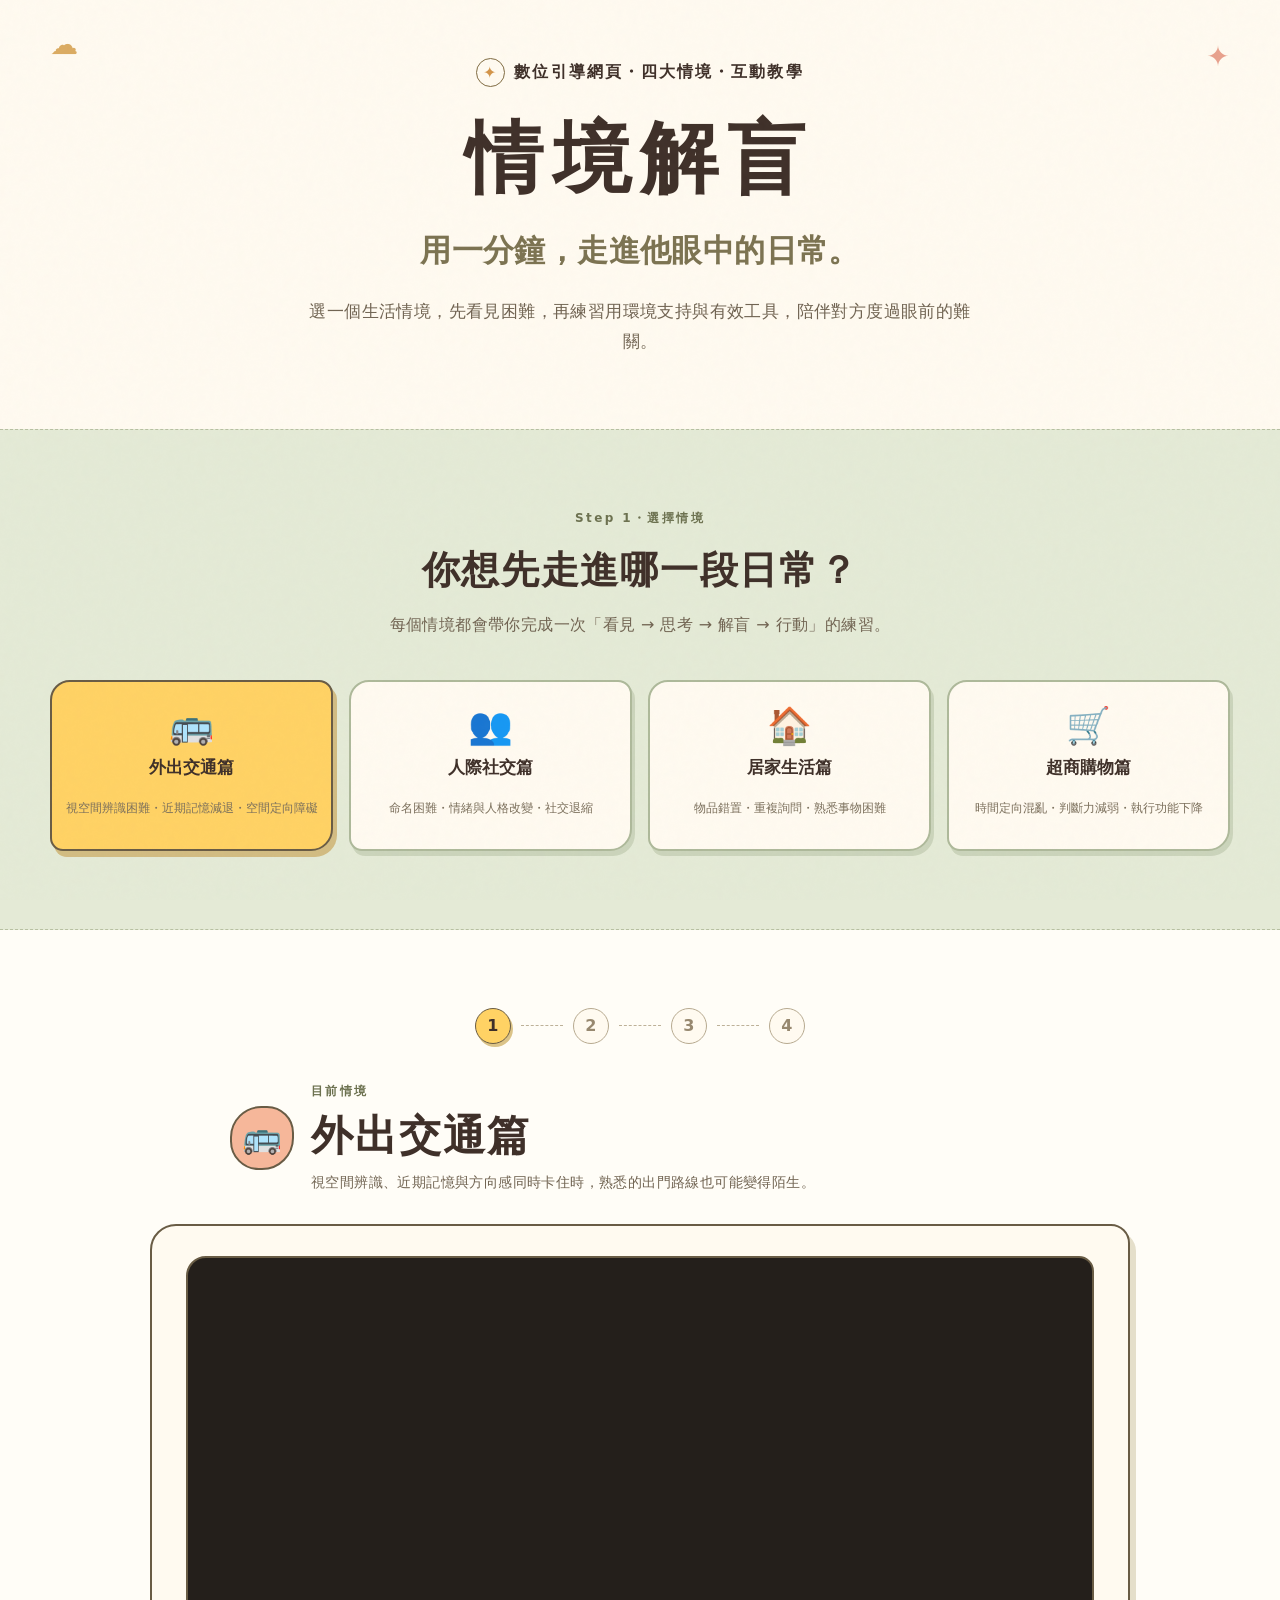
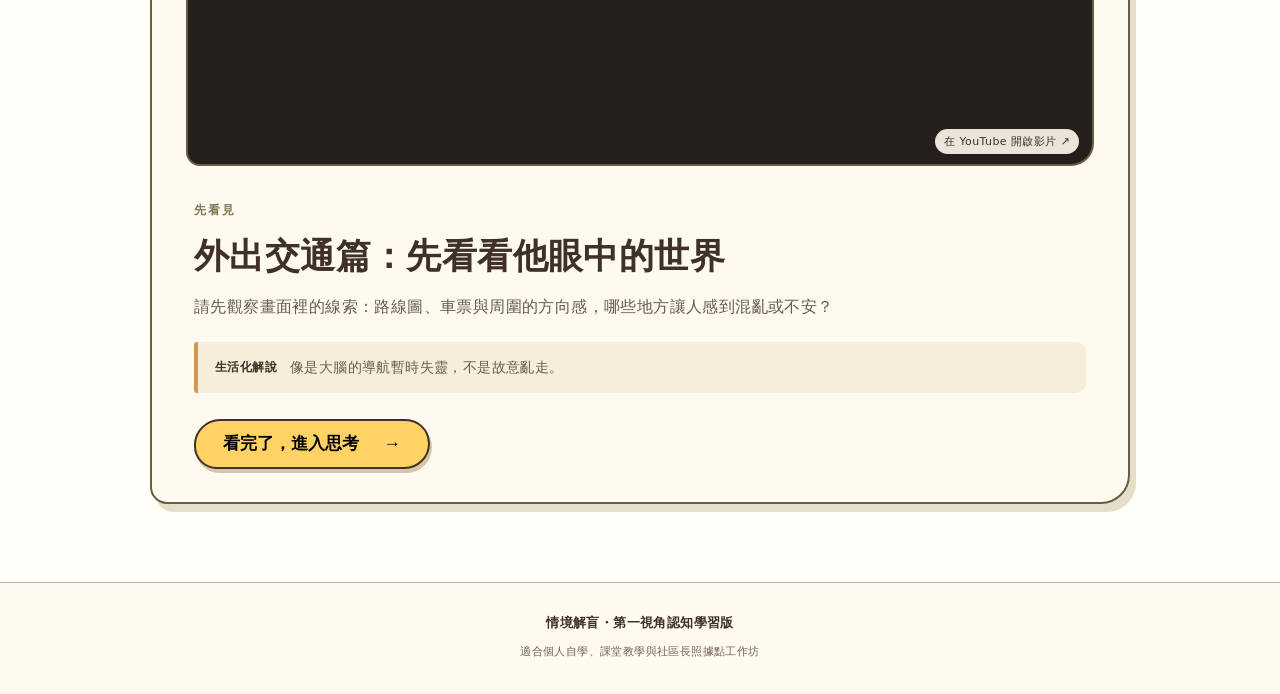
==== commit 127b57c0: "Update mode B labels and remove header flower" ====
--- a/b-mode.html
+++ b/b-mode.html
@@ -28,10 +28,10 @@
         <p>每個情境都會帶你完成一次「看見 → 思考 → 解盲 → 行動」的練習。</p>
       </div>
       <div class="b-scenario-picker" role="tablist" aria-label="選擇生活情境">
-        <button class="b-scenario-card is-active" type="button" role="tab" aria-selected="true" data-scenario="transport"><span class="b-scenario-icon">🚌</span><strong>外出交通篇</strong><small>路線、車票與迷路</small></button>
-        <button class="b-scenario-card" type="button" role="tab" aria-selected="false" data-scenario="social"><span class="b-scenario-icon">👥</span><strong>人際社交篇</strong><small>名字、情緒與互動</small></button>
-        <button class="b-scenario-card" type="button" role="tab" aria-selected="false" data-scenario="home"><span class="b-scenario-icon">🏠</span><strong>居家生活篇</strong><small>物品、記憶與熟悉感</small></button>
-        <button class="b-scenario-card" type="button" role="tab" aria-selected="false" data-scenario="shop"><span class="b-scenario-icon">🛒</span><strong>超商購物篇</strong><small>時間、判斷與採買</small></button>
+        <button class="b-scenario-card is-active" type="button" role="tab" aria-selected="true" data-scenario="transport"><span class="b-scenario-icon">🚌</span><strong>外出交通篇</strong><small>視空間辨識困難・近期記憶減退・空間定向障礙</small></button>
+        <button class="b-scenario-card" type="button" role="tab" aria-selected="false" data-scenario="social"><span class="b-scenario-icon">👥</span><strong>人際社交篇</strong><small>命名困難・情緒與人格改變・社交退縮</small></button>
+        <button class="b-scenario-card" type="button" role="tab" aria-selected="false" data-scenario="home"><span class="b-scenario-icon">🏠</span><strong>居家生活篇</strong><small>物品錯置・重複詢問・熟悉事物困難</small></button>
+        <button class="b-scenario-card" type="button" role="tab" aria-selected="false" data-scenario="shop"><span class="b-scenario-icon">🛒</span><strong>超商購物篇</strong><small>時間定向混亂・判斷力減弱・執行功能下降</small></button>
       </div>
     </div>
   </section>
@@ -62,5 +62,5 @@
 </main>
 <footer><div class="wrap"><strong>情境解盲・第一視角認知學習版</strong><p>適合個人自學、課堂教學與社區長照據點工作坊</p></div></footer>
 </body>
-</html>
-
+</html>
+
--- a/b-mode.css
+++ b/b-mode.css
@@ -1,16 +1,19 @@
 /* B mode interactive page */
 .b-mode-page{background:var(--paper)}
-.b-hero{position:relative;text-align:center;padding-block:58px 72px;overflow:hidden}.b-hero .eyebrow{justify-content:center;margin-bottom:15px}.b-hero h1{font-size:clamp(44px,7vw,78px);letter-spacing:.12em}.b-hero-sub{margin-top:8px;font-size:clamp(22px,3vw,31px);font-weight:900;color:#7c7351}.b-hero-lede{max-width:690px;margin:17px auto 0;color:var(--muted);font-size:17px}.b-hero-doodle{position:absolute;inset:20px 0 auto;display:flex;justify-content:space-between;color:#dbac62;font-size:28px;pointer-events:none}.b-hero-doodle span:nth-child(2){color:#a5b486;font-size:38px;transform:translateY(35px)}.b-hero-doodle span:nth-child(3){color:#e8a18d;transform:translateY(12px)}
-.b-start-section{background:var(--sage);border-block:1px dashed #b7c0a1}.b-scenario-picker{display:grid;grid-template-columns:repeat(4,1fr);gap:16px}.b-scenario-card{display:flex;flex-direction:column;align-items:center;gap:3px;padding:21px 13px 19px;border:2px solid #aeb99a;border-radius:20px 14px 22px 13px;background:#fffaf0;color:var(--ink);font:inherit;cursor:pointer;box-shadow:3px 5px 0 #cbd4bb;transition:transform .18s,background .18s}.b-scenario-card:hover,.b-scenario-card:focus-visible{transform:translateY(-4px);outline:0}.b-scenario-card.is-active{background:var(--yellow);border-color:var(--line);box-shadow:4px 6px 0 #d2bc82}.b-scenario-icon{font-size:36px;line-height:1.3}.b-scenario-card strong{font-size:17px}.b-scenario-card small{font-size:12px;color:#7c705c}
+.b-hero{position:relative;text-align:center;padding-block:58px 72px;overflow:hidden}.b-hero .eyebrow{justify-content:center;margin-bottom:15px}.b-hero h1{font-size:clamp(44px,7vw,78px);letter-spacing:.12em}.b-hero-sub{margin-top:8px;font-size:clamp(22px,3vw,31px);font-weight:900;color:#7c7351}.b-hero-lede{max-width:690px;margin:17px auto 0;color:var(--muted);font-size:17px}.b-hero-doodle{position:absolute;inset:20px 0 auto;display:flex;justify-content:space-between;color:#dbac62;font-size:28px;pointer-events:none}.b-hero-doodle span:nth-child(2){color:#a5b486;font-size:38px;transform:translateY(35px);display:none}.b-hero-doodle span:nth-child(3){color:#e8a18d;transform:translateY(12px)}
+.b-start-section{background:var(--sage);border-block:1px dashed #b7c0a1}.b-scenario-picker{display:grid;grid-template-columns:repeat(4,1fr);gap:16px}.b-scenario-card{display:flex;flex-direction:column;align-items:center;gap:3px;padding:21px 13px 19px;border:2px solid #aeb99a;border-radius:20px 14px 22px 13px;background:#fffaf0;color:var(--ink);font:inherit;cursor:pointer;box-shadow:3px 5px 0 #cbd4bb;transition:transform .18s,background .18s}.b-scenario-card:hover,.b-scenario-card:focus-visible{transform:translateY(-4px);outline:0}.b-scenario-card.is-active{background:var(--yellow);border-color:var(--line);box-shadow:4px 6px 0 #d2bc82}.b-scenario-icon{font-size:36px;line-height:1.3}.b-scenario-card strong{font-size:17px}.b-scenario-card small{font-size:12px;line-height:1.5;min-height:44px;color:#7c705c;display:flex;align-items:center;justify-content:center}
 .b-experience-section{background:#fffdf7}.b-progress{display:flex;align-items:center;justify-content:center;gap:10px;margin-bottom:37px}.b-progress span{display:grid;place-items:center;width:36px;height:36px;border:1.5px solid #b7aa90;border-radius:50%;color:#97886f;font-weight:800;background:#fffaf0}.b-progress span.is-current{background:var(--yellow);border-color:var(--line);color:var(--ink);box-shadow:2px 3px 0 #dbc388}.b-progress i{width:42px;border-top:1px dashed #bdb198}.b-scenario-head{display:flex;align-items:center;gap:17px;max-width:820px;margin:0 auto 28px}.b-current-icon{display:grid;place-items:center;flex:0 0 auto;width:64px;height:64px;border:2px solid var(--line);border-radius:49% 42% 50% 45%;background:var(--peach);font-size:32px}.b-scenario-head .small{margin-bottom:3px}.b-scenario-head h2{font-size:clamp(28px,4vw,42px)}.b-scenario-head p:last-child{margin-top:4px;color:var(--muted);font-size:14px}.b-stage-card{max-width:980px;margin:0 auto;padding:30px 34px;background:#fffaf0;border:2px solid var(--line);border-radius:26px 19px 29px 17px;box-shadow:6px 8px 0 #e5dfca;scroll-margin-top:25px}.b-stage-media{aspect-ratio:16/7;display:flex;flex-direction:column;align-items:center;justify-content:center;gap:5px;border:2px solid var(--line);border-radius:20px 15px 23px 14px;background:#e4ead6;position:relative;overflow:hidden}.b-stage-media:before{content:"";position:absolute;inset:15px;border:1px dashed #9da887;border-radius:15px;transform:rotate(-.6deg)}.b-stage-media>*{position:relative;z-index:1}.b-stage-media strong{font-size:20px}.b-stage-media small{font-size:12px;color:var(--muted)}.b-play{display:grid;place-items:center;width:65px;height:65px;padding-left:4px;border:2px solid var(--line);border-radius:50%;background:var(--yellow);font-size:24px;box-shadow:3px 4px 0 #cdbb8a}.b-stage-media-video{aspect-ratio:16/9;background:#241f1b}.b-stage-media-video:before{display:none}.b-stage-media-video iframe{position:absolute;inset:0;width:100%;height:100%;border:0}.video-fallback-link{position:absolute;right:13px;bottom:10px;z-index:2;padding:3px 9px;border-radius:13px;background:rgba(255,250,240,.9);font-size:11px;color:var(--ink);text-decoration:none}.video-fallback-link:hover{background:var(--yellow)}.b-stage-copy{padding:29px 8px 3px}.stage-label{display:inline-block;color:#7f7656;font-size:12px;font-weight:800;letter-spacing:.16em}.b-stage-copy h3,.b-think-copy h3,.b-reveal-intro h3,.b-summary-card h3{font-size:clamp(25px,3vw,35px);margin-top:7px}.b-stage-copy>p{max-width:740px;margin-top:11px;color:#665b4f}.b-life-explain{display:flex;align-items:center;gap:13px;margin-top:20px;padding:13px 17px;border-left:4px solid #d4974e;border-radius:3px 10px 10px 3px;background:#f6eddb;color:#675d50;font-size:14px}.b-life-explain b{flex:0 0 auto;color:var(--ink);font-size:12px}.b-next{margin-top:26px}.b-think-card{background:#f6eddb}.b-think-copy{max-width:840px;margin:0 auto}.b-think-copy>p{margin-top:13px;color:#665b4f}.timer-box{display:grid;grid-template-columns:auto auto 1fr;align-items:center;gap:11px;margin-top:22px;padding:13px 16px;border:1.5px dashed #b8a98b;border-radius:14px;background:#fffaf0}.timer-icon{font-size:22px}.timer-box strong{font-family:Georgia,serif;font-size:26px;letter-spacing:.04em}.timer-box small{color:#887963;font-size:12px}.timer-box strong.is-done{color:#b96f60}.choice-heading{display:flex;justify-content:space-between;align-items:center;margin:23px 0 11px}.choice-heading>span{font-size:16px;font-weight:900}.choice-heading small{color:#927e62;font-size:12px}.support-choices{display:grid;grid-template-columns:repeat(5,1fr);gap:10px}.support-choice{min-height:260px;padding:9px;border:1.5px solid #c4b59b;border-radius:10px;background:#fffaf0;color:var(--ink);font:inherit;cursor:pointer;text-align:center;transition:transform .18s,background .18s,border-color .18s}.support-choice:hover,.support-choice:focus-visible{transform:translateY(-4px);outline:0;border-color:var(--line)}.support-choice.is-selected{background:var(--yellow);border:2px solid var(--line);box-shadow:3px 4px 0 #d6bf83}.choice-image{display:grid;place-items:center;width:100%;aspect-ratio:1116 / 1559;margin:0 auto;overflow:hidden;border-radius:6px;background:#fffaf0}.choice-image img{display:block;width:100%;height:100%;object-fit:contain}.choice-icon{display:block;font-size:30px;margin-bottom:6px}.support-choice strong,.support-choice small{display:block}.support-choice strong{font-size:14px}.support-choice small{margin-top:4px;color:#756a58;font-size:11px;line-height:1.45}.choice-result{margin:24px auto 0;padding:18px;background:#fffaf0;border:1.5px dashed #c4b59b;border-radius:18px 13px 20px 12px}.choice-result-card{display:grid;grid-template-columns:minmax(145px,190px) 1fr;gap:24px;align-items:center;max-width:650px;margin:0 auto}.choice-result-image{display:grid;place-items:center;width:100%;aspect-ratio:1116 / 1559;background:#fff;border-radius:9px;overflow:hidden;box-shadow:4px 5px 0 #e5dfca}.choice-result-image img{display:block;width:100%;height:100%;object-fit:contain}.choice-result-copy h4{font-size:25px;margin:5px 0 12px}.choice-result-copy>p:not(.choice-result-label){color:#675d50;font-size:14px;line-height:1.8}.choice-result-label{margin:11px 0 2px;color:#886b3e;font-size:11px;font-weight:800;letter-spacing:.12em}.b-reveal-card{background:#e4ead6}.b-reveal-intro{text-align:center}.b-reveal-intro p{margin:10px auto 0;max-width:650px;color:var(--muted);font-size:14px}.recommended-grid{display:grid;grid-template-columns:repeat(3,1fr);gap:15px;margin-top:27px}.reveal-card{position:relative;min-height:285px;padding:0;border:0;background:transparent;perspective:900px;color:var(--ink);font:inherit;cursor:pointer;text-align:left}.reveal-front,.reveal-back{position:absolute;inset:0;display:flex;flex-direction:column;align-items:center;justify-content:center;padding:20px 17px;border:2px solid var(--line);border-radius:18px 13px 20px 12px;backface-visibility:hidden;transition:transform .5s cubic-bezier(.2,.75,.25,1);box-shadow:4px 6px 0 #c8d2b6}.reveal-front{background:#fffaf0;text-align:center}.reveal-back{align-items:flex-start;transform:rotateY(180deg);background:#fff3c5}.reveal-card.is-flipped .reveal-front{transform:rotateY(180deg)}.reveal-card.is-flipped .reveal-back{transform:rotateY(360deg)}.reveal-card:focus-visible{outline:3px solid #795717;outline-offset:5px;border-radius:18px}.reveal-card-no{position:absolute;top:13px;left:15px;color:#8e7e66;font-size:11px;letter-spacing:.12em}.reveal-icon{font-size:50px}.reveal-front strong{margin-top:9px;font-size:21px}.reveal-front small{margin-top:5px;color:#8c7c64;font-size:11px}.reveal-back b{margin-top:2px;color:#85672d;font-size:12px}.reveal-back span{margin:3px 0 12px;color:#675d50;font-size:13px;line-height:1.6}.reveal-back b:nth-of-type(2){margin-top:0}.b-summary-card{max-width:780px;text-align:center;background:#fae2d6}.summary-sparkle{font-size:36px;color:#d08c66}.b-summary-card>p{max-width:620px;margin:13px auto;color:#665b4f;font-size:17px}.action-note{max-width:580px;margin:22px auto 0;padding:16px 18px;background:#fffaf0;border:1px dashed #c5a98e;border-radius:15px}.action-note b{font-size:13px;color:#80643d}.action-note p{margin-top:6px;color:#675d50;font-size:14px}.summary-actions{display:flex;justify-content:center;gap:13px;flex-wrap:wrap;margin-top:25px}.b-value-section{background:#f6eddb;border-block:1px dashed #c5b79d}.b-value-grid{display:grid;grid-template-columns:repeat(3,1fr);gap:18px}.b-value-grid article{padding:23px 21px;background:#fffaf0;border:1px solid #d0c0a4;border-radius:17px 12px 19px 11px}.b-value-grid article>span{color:#c78655;font-family:Georgia,serif;font-style:italic;font-size:22px}.b-value-grid h3{font-size:20px;margin-top:8px}.b-value-grid p{margin-top:7px;color:#675d50;font-size:14px;line-height:1.75}footer{background:#fffaf0}
 @media(max-width:820px){.b-scenario-picker{grid-template-columns:repeat(2,1fr)}.support-choices{grid-template-columns:repeat(3,1fr)}.recommended-grid{grid-template-columns:1fr 1fr}.b-stage-card{padding:24px 21px}.timer-box{grid-template-columns:auto auto}.timer-box small{grid-column:1/-1}.b-value-grid{grid-template-columns:1fr}}
-@media(max-width:560px){.b-hero{padding-block:37px 49px}.b-hero-lede{font-size:15px}.b-scenario-picker{gap:10px}.b-scenario-card{padding:15px 8px}.b-scenario-icon{font-size:29px}.b-scenario-card strong{font-size:14px}.b-scenario-card small{font-size:10px}.b-progress{gap:5px}.b-progress i{width:20px}.b-scenario-head{gap:11px}.b-current-icon{width:50px;height:50px;font-size:25px}.b-scenario-head h2{font-size:27px}.b-scenario-head p:last-child{font-size:13px}.b-stage-card{padding:19px 15px}.b-stage-media{aspect-ratio:4/3}.b-stage-copy{padding:22px 3px 2px}.b-life-explain{display:block}.b-life-explain b{display:block;margin-bottom:3px}.support-choices{grid-template-columns:repeat(2,1fr)}.support-choice{min-height:300px}.choice-result-card{grid-template-columns:130px 1fr;gap:17px}.choice-result-copy h4{font-size:22px}.recommended-grid{grid-template-columns:1fr}.reveal-card{min-height:250px}.summary-actions .button{width:100%}.choice-result-card{grid-template-columns:1fr}.choice-result-image{max-width:160px;margin-inline:auto}.choice-result-copy{text-align:center}}
-
-
-
-
-
-
+@media(max-width:560px){.b-hero{padding-block:37px 49px}.b-hero-lede{font-size:15px}.b-scenario-picker{gap:10px}.b-scenario-card{padding:15px 8px}.b-scenario-icon{font-size:29px}.b-scenario-card strong{font-size:14px}.b-scenario-card small{font-size:10px}.b-progress{gap:5px}.b-progress i{width:20px}.b-scenario-head{gap:11px}.b-current-icon{width:50px;height:50px;font-size:25px}.b-scenario-head h2{font-size:27px}.b-scenario-head p:last-child{font-size:13px}.b-stage-card{padding:19px 15px}.b-stage-media{aspect-ratio:4/3}.b-stage-copy{padding:22px 3px 2px}.b-life-explain{display:block}.b-life-explain b{display:block;margin-bottom:3px}.support-choices{grid-template-columns:repeat(2,1fr)}.support-choice{min-height:300px}.choice-result-card{grid-template-columns:130px 1fr;gap:17px}.choice-result-copy h4{font-size:22px}.recommended-grid{grid-template-columns:1fr}.reveal-card{min-height:250px}.summary-actions .button{width:100%}.choice-result-card{grid-template-columns:1fr}.choice-result-image{max-width:160px;margin-inline:auto}.choice-result-copy{text-align:center}}
+
+
+
+
+
+
 /* Selected card reveal */
 .selected-card-result{display:grid;grid-template-columns:minmax(230px,.8fr) minmax(0,1.2fr);gap:34px;align-items:center;max-width:780px;margin:28px auto 0;padding:22px;background:#fffaf0;border:1.5px dashed #c3b59b;border-radius:19px 14px 21px 13px}.selected-card-visual{display:grid;place-items:center;min-height:340px;padding:8px}.selected-card-visual img{display:block;width:min(250px,100%);height:auto;aspect-ratio:1116 / 1559;object-fit:contain;border-radius:9px;box-shadow:7px 9px 0 #d9ccb0}.selected-card-copy h4{font-size:28px;margin:0 0 12px}.selected-card-description{color:#665b4f;font-size:15px;line-height:1.85}.selected-card-detail{margin-top:18px;padding:12px 15px;border-left:3px solid #d4974e;border-radius:3px 10px 10px 3px;background:#f6eddb}.selected-card-detail b{display:block;color:#80643d;font-size:12px;margin-bottom:3px}.selected-card-detail p{color:#675d50;font-size:13px;line-height:1.75}.selected-card-result+.b-next{display:flex;margin-inline:auto}
-@media(max-width:650px){.selected-card-result{grid-template-columns:1fr;gap:16px;padding:16px}.selected-card-visual{min-height:0}.selected-card-visual img{width:min(220px,72vw)}.selected-card-copy{text-align:left}.selected-card-copy h4{text-align:center;font-size:25px}}
+@media(max-width:650px){.selected-card-result{grid-template-columns:1fr;gap:16px;padding:16px}.selected-card-visual{min-height:0}.selected-card-visual img{width:min(220px,72vw)}.selected-card-copy{text-align:left}.selected-card-copy h4{text-align:center;font-size:25px}}
+
+
+
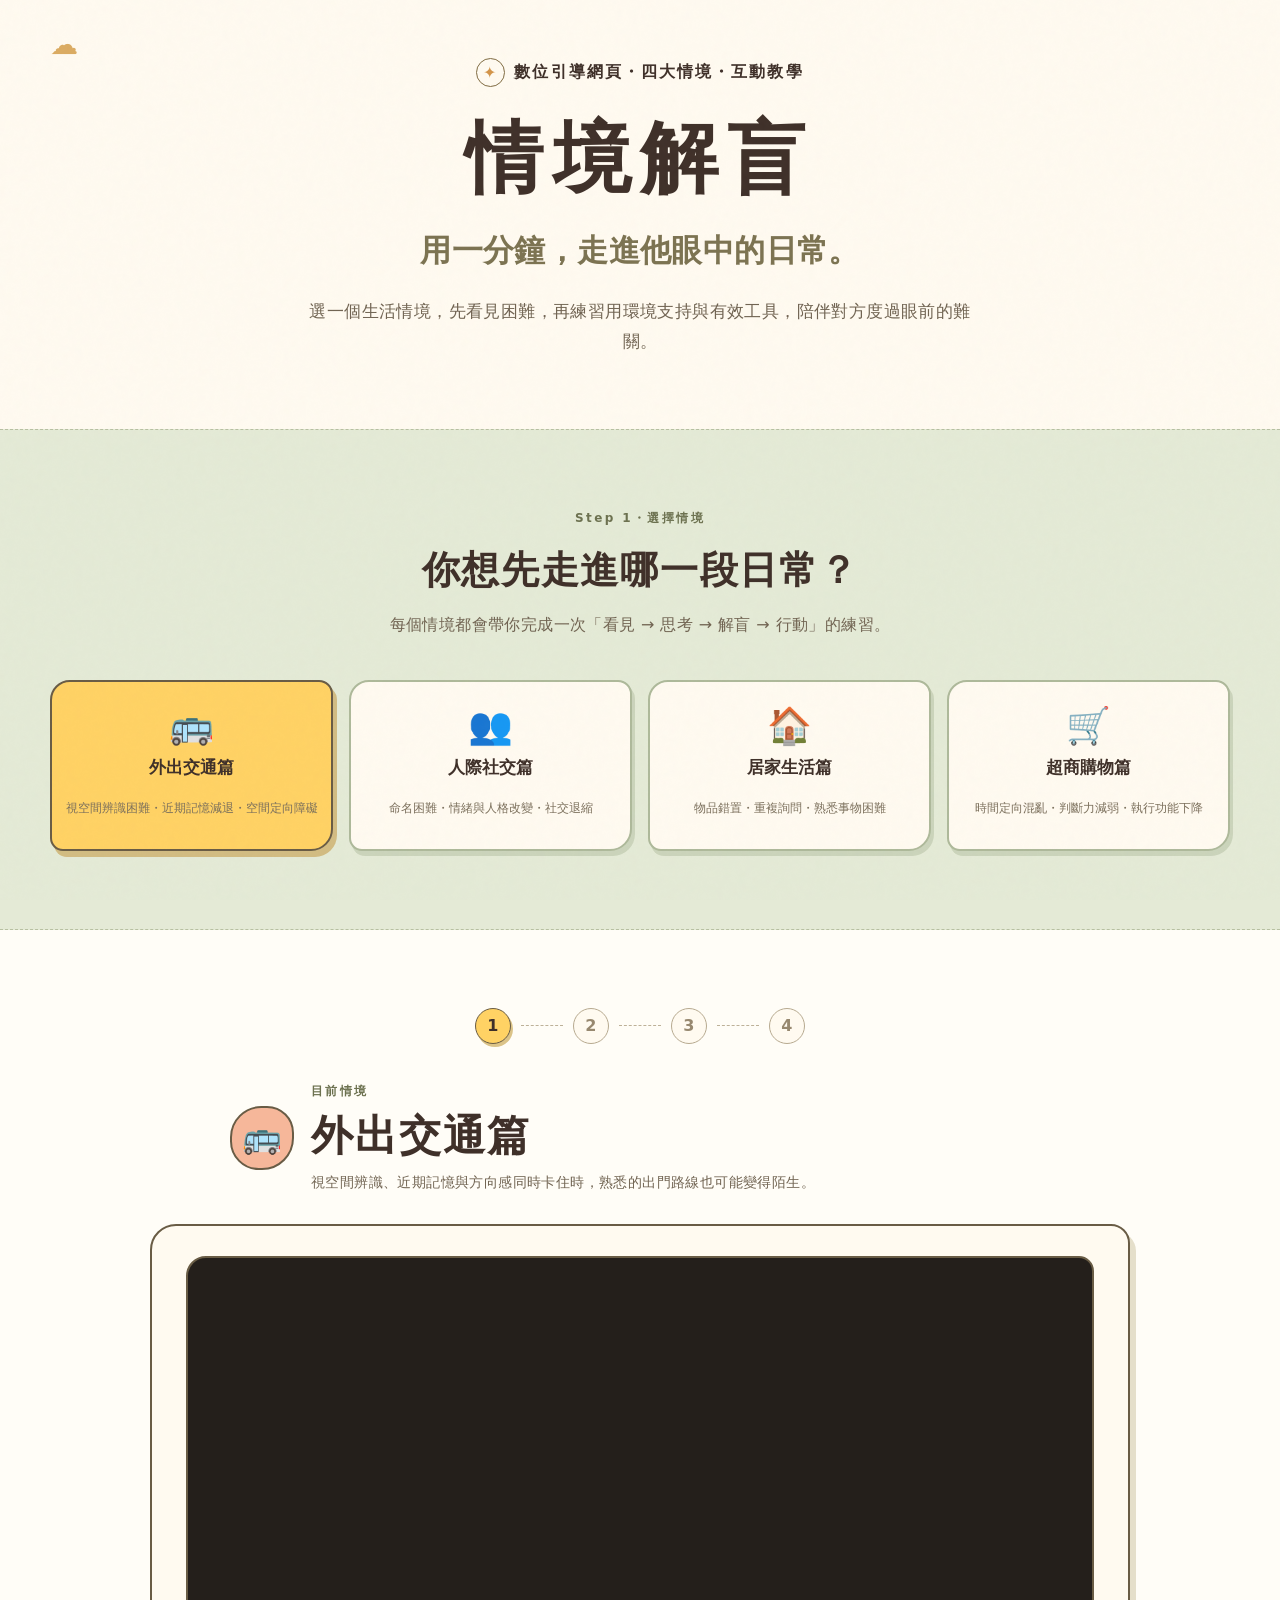
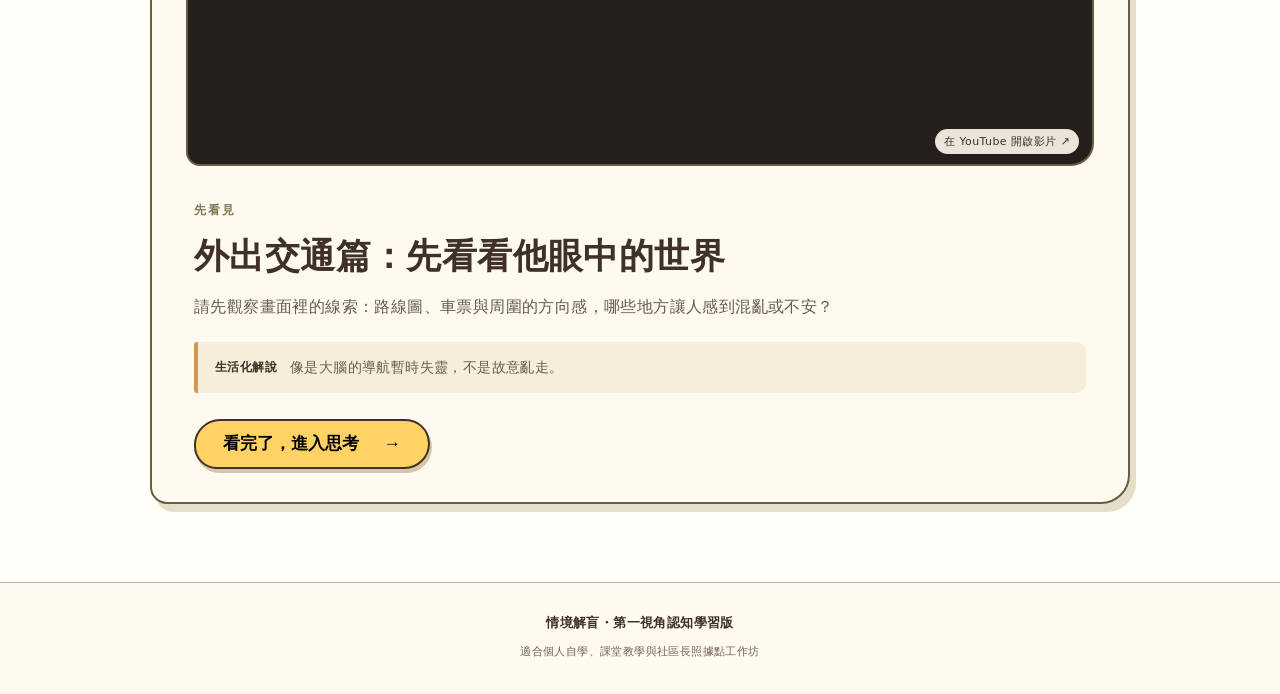
==== commit fcf510ea: "Update mode B symptom labels and header decoration" ====
--- a/b-mode.html
+++ b/b-mode.html
@@ -1,66 +1,66 @@
-<!doctype html>
-<html lang="zh-Hant">
-<head>
-<meta charset="utf-8"><meta name="viewport" content="width=device-width,initial-scale=1">
-<title>情境解盲｜第一視角認知學習版</title>
-<meta name="description" content="透過四大生活情境、第一視角影片與支持牌互動，練習理解失智者的日常障礙。">
-<link rel="icon" href="assets/sun.svg" type="image/svg+xml">
-<link rel="stylesheet" href="styles.css">
-<link rel="stylesheet" href="b-mode.css">
-<script src="b-mode.js" defer></script>
-</head>
-<body class="b-mode-page">
-<a class="skip" href="#main">跳至主要內容</a>
-<main id="main">
-  <section class="b-hero wrap" aria-labelledby="b-title">
-    <p class="eyebrow"><span class="tiny-sun" aria-hidden="true">✦</span> 數位引導網頁・四大情境・互動教學</p>
-    <h1 id="b-title">情境解盲</h1>
-    <p class="b-hero-sub">用一分鐘，走進他眼中的日常。</p>
-    <p class="b-hero-lede">選一個生活情境，先看見困難，再練習用環境支持與有效工具，陪伴對方度過眼前的難關。</p>
-    <div class="b-hero-doodle" aria-hidden="true"><span>☁</span><span>✿</span><span>✦</span></div>
-  </section>
-
-  <section class="b-start-section section" aria-labelledby="scenario-heading">
-    <div class="wrap">
-      <div class="section-heading">
-        <p class="eyebrow small">Step 1・選擇情境</p>
-        <h2 id="scenario-heading">你想先走進哪一段日常？</h2>
-        <p>每個情境都會帶你完成一次「看見 → 思考 → 解盲 → 行動」的練習。</p>
-      </div>
-      <div class="b-scenario-picker" role="tablist" aria-label="選擇生活情境">
-        <button class="b-scenario-card is-active" type="button" role="tab" aria-selected="true" data-scenario="transport"><span class="b-scenario-icon">🚌</span><strong>外出交通篇</strong><small>視空間辨識困難・近期記憶減退・空間定向障礙</small></button>
-        <button class="b-scenario-card" type="button" role="tab" aria-selected="false" data-scenario="social"><span class="b-scenario-icon">👥</span><strong>人際社交篇</strong><small>命名困難・情緒與人格改變・社交退縮</small></button>
-        <button class="b-scenario-card" type="button" role="tab" aria-selected="false" data-scenario="home"><span class="b-scenario-icon">🏠</span><strong>居家生活篇</strong><small>物品錯置・重複詢問・熟悉事物困難</small></button>
-        <button class="b-scenario-card" type="button" role="tab" aria-selected="false" data-scenario="shop"><span class="b-scenario-icon">🛒</span><strong>超商購物篇</strong><small>時間定向混亂・判斷力減弱・執行功能下降</small></button>
-      </div>
-    </div>
-  </section>
-
-  <section class="b-experience-section section" aria-labelledby="experience-heading">
-    <div class="wrap">
-      <div class="b-progress" aria-label="互動進度"><span class="is-current">1</span><i></i><span>2</span><i></i><span>3</span><i></i><span>4</span></div>
-      <div class="b-scenario-head"><span class="b-current-icon" aria-hidden="true">🚌</span><div><p class="eyebrow small">目前情境</p><h2 id="experience-heading">外出交通篇</h2><p id="scenario-summary">視空間辨識、近期記憶與方向感同時卡住時，熟悉的出門路線也可能變得陌生。</p></div></div>
-
-      <div class="b-stage-card" id="stage-video">
-        <div class="b-stage-media b-stage-media-video" aria-label="外出交通篇第一視角情境影片"><iframe src="https://www.youtube.com/embed/6k_PMNWDBLY" title="外出交通篇第一視角情境影片" loading="lazy" allow="accelerometer; autoplay; clipboard-write; encrypted-media; gyroscope; picture-in-picture; web-share" allowfullscreen></iframe><a class="video-fallback-link" href="https://youtube.com/shorts/6k_PMNWDBLY" target="_blank" rel="noopener">在 YouTube 開啟影片 ↗</a></div>
-        <div class="b-stage-copy"><span class="stage-label">先看見</span><h3>如果熟悉的路突然不熟悉了？</h3><p id="scene-prompt">請先觀察畫面裡的線索：路線圖、車票與周圍的方向感，哪些地方讓人感到混亂或不安？</p><div class="b-life-explain"><b>生活化解說</b><span id="scene-metaphor">像是大腦的導航暫時失靈，不是故意亂走。</span></div><button class="button primary b-next" type="button" data-next="think">看完了，進入思考 <span aria-hidden="true">→</span></button></div>
-      </div>
-
-      <div class="b-stage-card b-think-card" id="stage-think" hidden>
-        <div class="b-think-copy"><span class="stage-label">Step 2・情境換位</span><h3>如果你是陪伴者，會先做什麼？</h3><p id="think-question">看完影片後請想一想：當長輩突然迷路或走錯方向，我們的第一反應是否容易責怪他「沒看路」或「亂跑」？</p><div class="timer-box" aria-live="polite"><span class="timer-icon">⏱</span><strong id="timer">01:00</strong><small>留一分鐘想一想，再選一張最想先使用的支持牌。</small></div><div class="choice-heading"><span>請選出一張</span><small id="choice-status">尚未選擇</small></div><div class="support-choices" id="support-choices" role="group" aria-label="支持牌選項"></div><button class="button primary b-next" id="reveal-button" type="button" data-next="reveal" disabled>進入好牌對策 <span aria-hidden="true">→</span></button></div>
-      </div>
-
-      <div class="b-stage-card b-reveal-card" id="stage-reveal" hidden>
-        <div class="b-reveal-intro"><span class="stage-label">Step 3・翻牌解盲</span><h3>這張好牌可以怎麼幫上忙？</h3><p>你選的支持牌，能把眼前的困難變成更容易完成的下一步。</p></div><div class="selected-card-result" id="selected-card-result"></div><button class="button primary b-next" type="button" data-next="summary">我知道了，進入行動總結 <span aria-hidden="true">→</span></button>
-      </div>
-
-      <div class="b-stage-card b-summary-card" id="stage-summary" hidden>
-        <div class="summary-sparkle" aria-hidden="true">✦</div><span class="stage-label">Step 4・總結引導</span><h3>把理解，帶回下一次相遇</h3><p id="summary-text">改變環境配置與溝通方式，遠比要求長輩努力記住更有用。</p><div class="action-note"><b>今天可以試著這樣做</b><p id="summary-action">先陪伴、再提供簡單明確的路線提示；把支持放在容易拿到的地方。</p></div><div class="summary-actions"><button class="button primary" type="button" id="restart-button">再體驗一次 <span aria-hidden="true">↻</span></button><a class="button" href="#scenario-heading">換一個情境 <span aria-hidden="true">↓</span></a></div></div>
-    </div>
-  </section>
-
-</main>
-<footer><div class="wrap"><strong>情境解盲・第一視角認知學習版</strong><p>適合個人自學、課堂教學與社區長照據點工作坊</p></div></footer>
-</body>
-</html>
-
+<!doctype html>
+<html lang="zh-Hant">
+<head>
+<meta charset="utf-8"><meta name="viewport" content="width=device-width,initial-scale=1">
+<title>情境解盲｜第一視角認知學習版</title>
+<meta name="description" content="透過四大生活情境、第一視角影片與支持牌互動，練習理解失智者的日常障礙。">
+<link rel="icon" href="assets/sun.svg" type="image/svg+xml">
+<link rel="stylesheet" href="styles.css">
+<link rel="stylesheet" href="b-mode.css">
+<script src="b-mode.js" defer></script>
+</head>
+<body class="b-mode-page">
+<a class="skip" href="#main">跳至主要內容</a>
+<main id="main">
+  <section class="b-hero wrap" aria-labelledby="b-title">
+    <p class="eyebrow"><span class="tiny-sun" aria-hidden="true">✦</span> 數位引導網頁・四大情境・互動教學</p>
+    <h1 id="b-title">情境解盲</h1>
+    <p class="b-hero-sub">用一分鐘，走進他眼中的日常。</p>
+    <p class="b-hero-lede">選一個生活情境，先看見困難，再練習用環境支持與有效工具，陪伴對方度過眼前的難關。</p>
+    <div class="b-hero-doodle" aria-hidden="true"><span>☁</span><span>✦</span></div>
+  </section>
+
+  <section class="b-start-section section" aria-labelledby="scenario-heading">
+    <div class="wrap">
+      <div class="section-heading">
+        <p class="eyebrow small">Step 1・選擇情境</p>
+        <h2 id="scenario-heading">你想先走進哪一段日常？</h2>
+        <p>每個情境都會帶你完成一次「看見 → 思考 → 解盲 → 行動」的練習。</p>
+      </div>
+      <div class="b-scenario-picker" role="tablist" aria-label="選擇生活情境">
+        <button class="b-scenario-card is-active" type="button" role="tab" aria-selected="true" data-scenario="transport"><span class="b-scenario-icon">🚌</span><strong>外出交通篇</strong><small>視空間辨識困難・近期記憶減退・空間定向障礙</small></button>
+        <button class="b-scenario-card" type="button" role="tab" aria-selected="false" data-scenario="social"><span class="b-scenario-icon">👥</span><strong>人際社交篇</strong><small>命名困難・情緒與人格改變・社交退縮</small></button>
+        <button class="b-scenario-card" type="button" role="tab" aria-selected="false" data-scenario="home"><span class="b-scenario-icon">🏠</span><strong>居家生活篇</strong><small>物品錯置・重複詢問・熟悉事物困難</small></button>
+        <button class="b-scenario-card" type="button" role="tab" aria-selected="false" data-scenario="shop"><span class="b-scenario-icon">🛒</span><strong>超商購物篇</strong><small>時間定向混亂・判斷力減弱・執行功能下降</small></button>
+      </div>
+    </div>
+  </section>
+
+  <section class="b-experience-section section" aria-labelledby="experience-heading">
+    <div class="wrap">
+      <div class="b-progress" aria-label="互動進度"><span class="is-current">1</span><i></i><span>2</span><i></i><span>3</span><i></i><span>4</span></div>
+      <div class="b-scenario-head"><span class="b-current-icon" aria-hidden="true">🚌</span><div><p class="eyebrow small">目前情境</p><h2 id="experience-heading">外出交通篇</h2><p id="scenario-summary">視空間辨識、近期記憶與方向感同時卡住時，熟悉的出門路線也可能變得陌生。</p></div></div>
+
+      <div class="b-stage-card" id="stage-video">
+        <div class="b-stage-media b-stage-media-video" aria-label="外出交通篇第一視角情境影片"><iframe src="https://www.youtube.com/embed/6k_PMNWDBLY" title="外出交通篇第一視角情境影片" loading="lazy" allow="accelerometer; autoplay; clipboard-write; encrypted-media; gyroscope; picture-in-picture; web-share" allowfullscreen></iframe><a class="video-fallback-link" href="https://youtube.com/shorts/6k_PMNWDBLY" target="_blank" rel="noopener">在 YouTube 開啟影片 ↗</a></div>
+        <div class="b-stage-copy"><span class="stage-label">先看見</span><h3>如果熟悉的路突然不熟悉了？</h3><p id="scene-prompt">請先觀察畫面裡的線索：路線圖、車票與周圍的方向感，哪些地方讓人感到混亂或不安？</p><div class="b-life-explain"><b>生活化解說</b><span id="scene-metaphor">像是大腦的導航暫時失靈，不是故意亂走。</span></div><button class="button primary b-next" type="button" data-next="think">看完了，進入思考 <span aria-hidden="true">→</span></button></div>
+      </div>
+
+      <div class="b-stage-card b-think-card" id="stage-think" hidden>
+        <div class="b-think-copy"><span class="stage-label">Step 2・情境換位</span><h3>如果你是陪伴者，會先做什麼？</h3><p id="think-question">看完影片後請想一想：當長輩突然迷路或走錯方向，我們的第一反應是否容易責怪他「沒看路」或「亂跑」？</p><div class="timer-box" aria-live="polite"><span class="timer-icon">⏱</span><strong id="timer">01:00</strong><small>留一分鐘想一想，再選一張最想先使用的支持牌。</small></div><div class="choice-heading"><span>請選出一張</span><small id="choice-status">尚未選擇</small></div><div class="support-choices" id="support-choices" role="group" aria-label="支持牌選項"></div><button class="button primary b-next" id="reveal-button" type="button" data-next="reveal" disabled>進入好牌對策 <span aria-hidden="true">→</span></button></div>
+      </div>
+
+      <div class="b-stage-card b-reveal-card" id="stage-reveal" hidden>
+        <div class="b-reveal-intro"><span class="stage-label">Step 3・翻牌解盲</span><h3>這張好牌可以怎麼幫上忙？</h3><p>你選的支持牌，能把眼前的困難變成更容易完成的下一步。</p></div><div class="selected-card-result" id="selected-card-result"></div><button class="button primary b-next" type="button" data-next="summary">我知道了，進入行動總結 <span aria-hidden="true">→</span></button>
+      </div>
+
+      <div class="b-stage-card b-summary-card" id="stage-summary" hidden>
+        <div class="summary-sparkle" aria-hidden="true">✦</div><span class="stage-label">Step 4・總結引導</span><h3>把理解，帶回下一次相遇</h3><p id="summary-text">改變環境配置與溝通方式，遠比要求長輩努力記住更有用。</p><div class="action-note"><b>今天可以試著這樣做</b><p id="summary-action">先陪伴、再提供簡單明確的路線提示；把支持放在容易拿到的地方。</p></div><div class="summary-actions"><button class="button primary" type="button" id="restart-button">再體驗一次 <span aria-hidden="true">↻</span></button><a class="button" href="#scenario-heading">換一個情境 <span aria-hidden="true">↓</span></a></div></div>
+    </div>
+  </section>
+
+</main>
+<footer><div class="wrap"><strong>情境解盲・第一視角認知學習版</strong><p>適合個人自學、課堂教學與社區長照據點工作坊</p></div></footer>
+</body>
+</html>
+
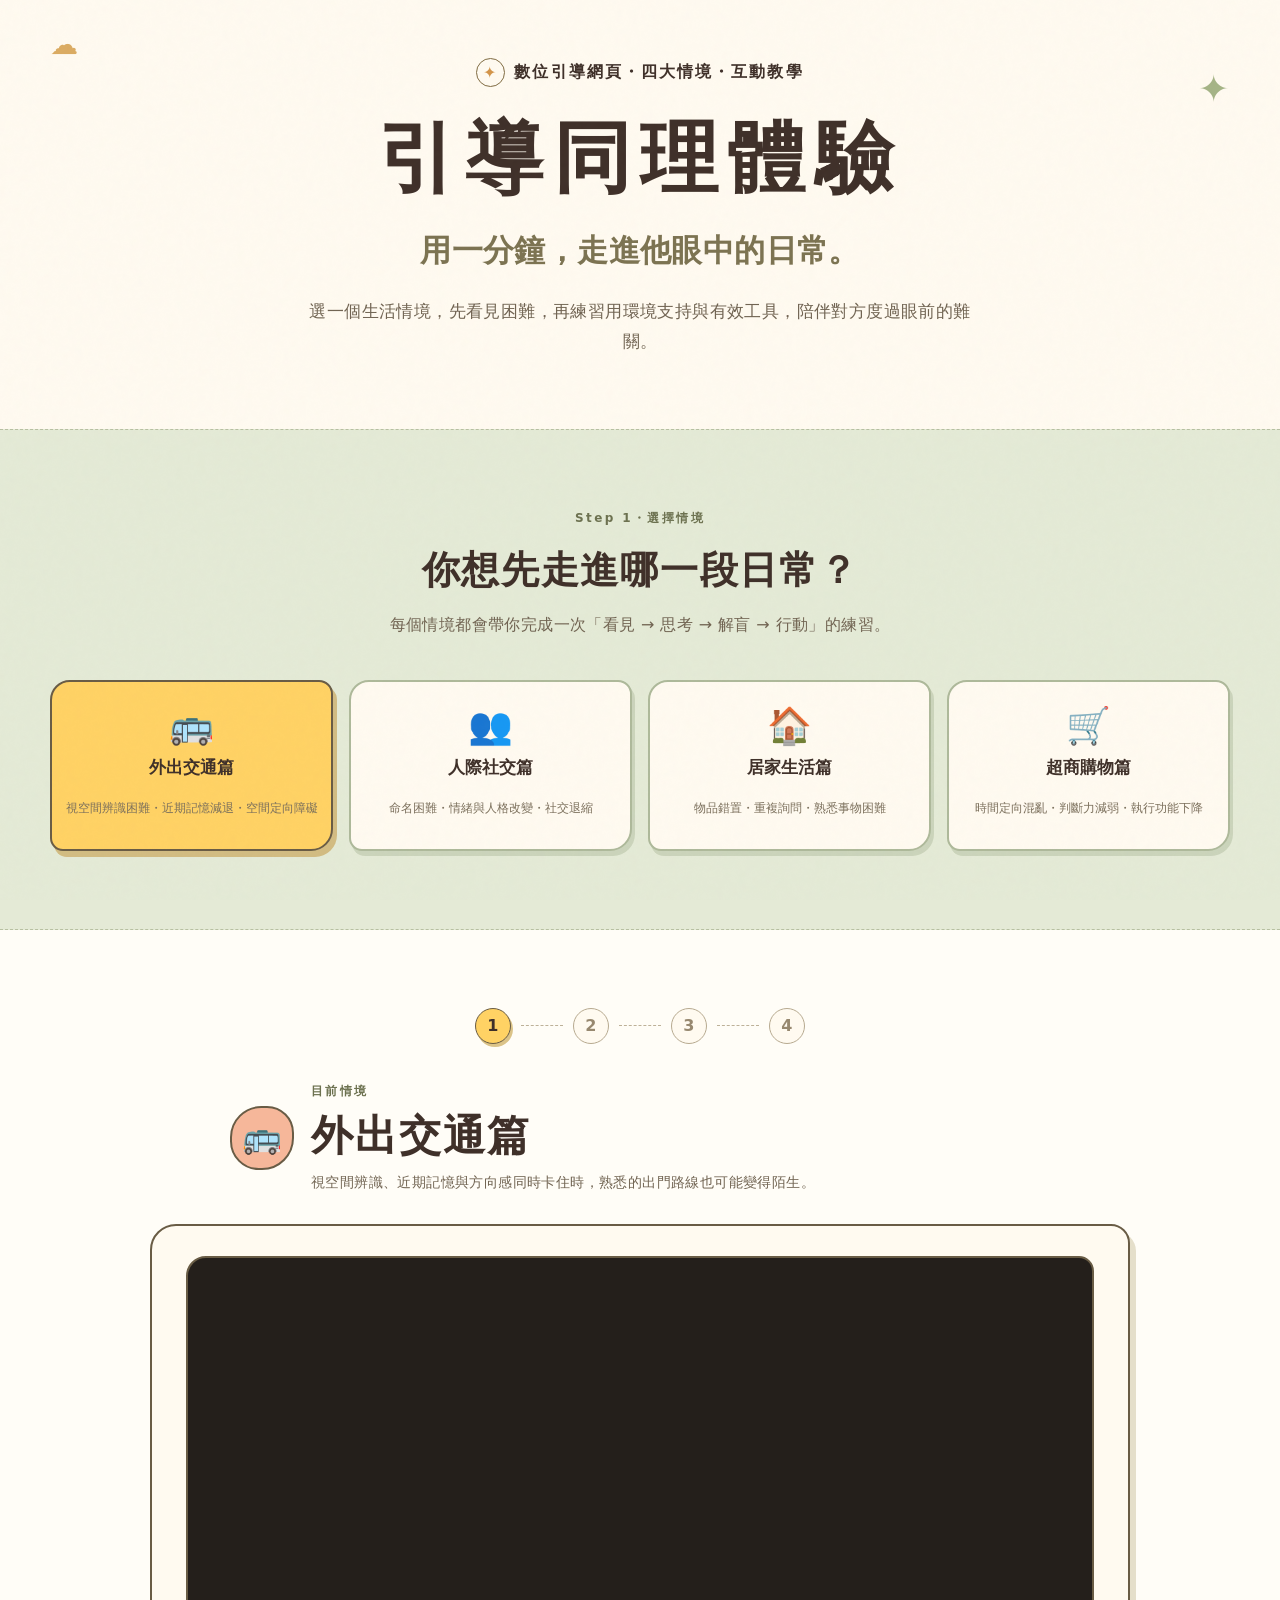
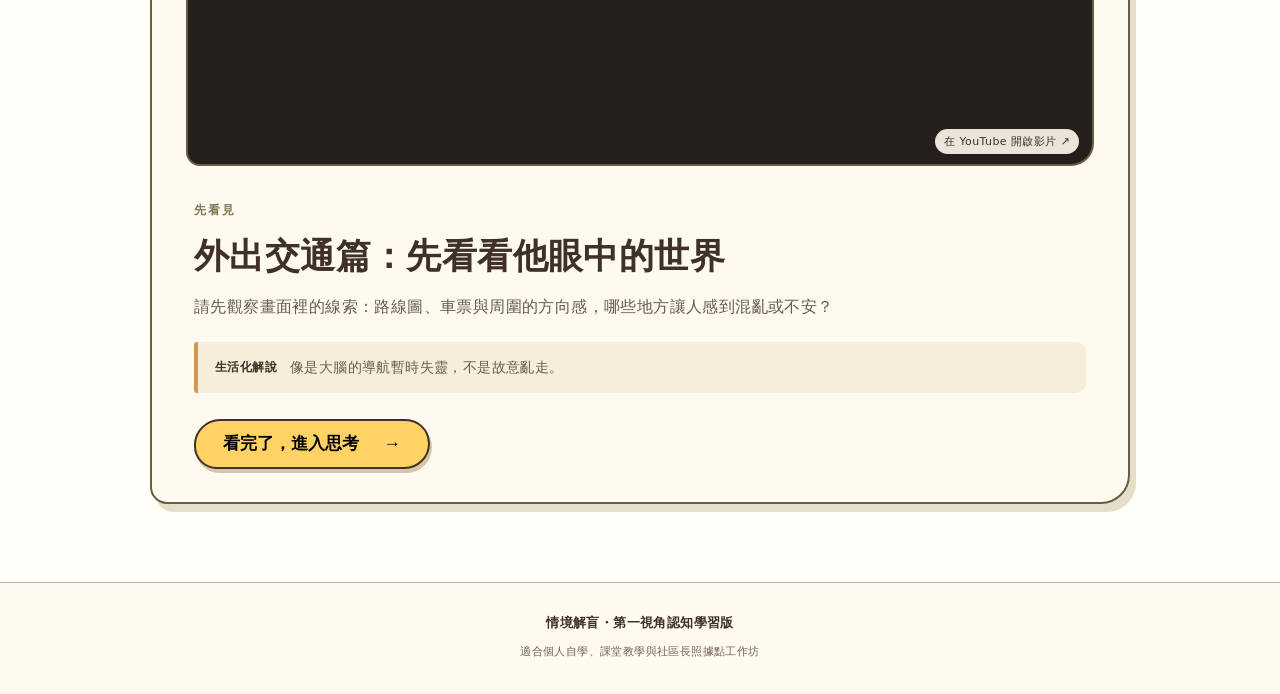
==== commit bb73cc47: "Rename mode B hero title Updated the title in the hero section and modified the content of the exper" ====
--- a/b-mode.html
+++ b/b-mode.html
@@ -14,7 +14,7 @@
 <main id="main">
   <section class="b-hero wrap" aria-labelledby="b-title">
     <p class="eyebrow"><span class="tiny-sun" aria-hidden="true">✦</span> 數位引導網頁・四大情境・互動教學</p>
-    <h1 id="b-title">情境解盲</h1>
+    <h1 id="b-title">引導同理體驗</h1>
     <p class="b-hero-sub">用一分鐘，走進他眼中的日常。</p>
     <p class="b-hero-lede">選一個生活情境，先看見困難，再練習用環境支持與有效工具，陪伴對方度過眼前的難關。</p>
     <div class="b-hero-doodle" aria-hidden="true"><span>☁</span><span>✦</span></div>
--- a/b-mode.css
+++ b/b-mode.css
@@ -1,19 +1,16 @@
-/* B mode interactive page */
-.b-mode-page{background:var(--paper)}
-.b-hero{position:relative;text-align:center;padding-block:58px 72px;overflow:hidden}.b-hero .eyebrow{justify-content:center;margin-bottom:15px}.b-hero h1{font-size:clamp(44px,7vw,78px);letter-spacing:.12em}.b-hero-sub{margin-top:8px;font-size:clamp(22px,3vw,31px);font-weight:900;color:#7c7351}.b-hero-lede{max-width:690px;margin:17px auto 0;color:var(--muted);font-size:17px}.b-hero-doodle{position:absolute;inset:20px 0 auto;display:flex;justify-content:space-between;color:#dbac62;font-size:28px;pointer-events:none}.b-hero-doodle span:nth-child(2){color:#a5b486;font-size:38px;transform:translateY(35px);display:none}.b-hero-doodle span:nth-child(3){color:#e8a18d;transform:translateY(12px)}
-.b-start-section{background:var(--sage);border-block:1px dashed #b7c0a1}.b-scenario-picker{display:grid;grid-template-columns:repeat(4,1fr);gap:16px}.b-scenario-card{display:flex;flex-direction:column;align-items:center;gap:3px;padding:21px 13px 19px;border:2px solid #aeb99a;border-radius:20px 14px 22px 13px;background:#fffaf0;color:var(--ink);font:inherit;cursor:pointer;box-shadow:3px 5px 0 #cbd4bb;transition:transform .18s,background .18s}.b-scenario-card:hover,.b-scenario-card:focus-visible{transform:translateY(-4px);outline:0}.b-scenario-card.is-active{background:var(--yellow);border-color:var(--line);box-shadow:4px 6px 0 #d2bc82}.b-scenario-icon{font-size:36px;line-height:1.3}.b-scenario-card strong{font-size:17px}.b-scenario-card small{font-size:12px;line-height:1.5;min-height:44px;color:#7c705c;display:flex;align-items:center;justify-content:center}
-.b-experience-section{background:#fffdf7}.b-progress{display:flex;align-items:center;justify-content:center;gap:10px;margin-bottom:37px}.b-progress span{display:grid;place-items:center;width:36px;height:36px;border:1.5px solid #b7aa90;border-radius:50%;color:#97886f;font-weight:800;background:#fffaf0}.b-progress span.is-current{background:var(--yellow);border-color:var(--line);color:var(--ink);box-shadow:2px 3px 0 #dbc388}.b-progress i{width:42px;border-top:1px dashed #bdb198}.b-scenario-head{display:flex;align-items:center;gap:17px;max-width:820px;margin:0 auto 28px}.b-current-icon{display:grid;place-items:center;flex:0 0 auto;width:64px;height:64px;border:2px solid var(--line);border-radius:49% 42% 50% 45%;background:var(--peach);font-size:32px}.b-scenario-head .small{margin-bottom:3px}.b-scenario-head h2{font-size:clamp(28px,4vw,42px)}.b-scenario-head p:last-child{margin-top:4px;color:var(--muted);font-size:14px}.b-stage-card{max-width:980px;margin:0 auto;padding:30px 34px;background:#fffaf0;border:2px solid var(--line);border-radius:26px 19px 29px 17px;box-shadow:6px 8px 0 #e5dfca;scroll-margin-top:25px}.b-stage-media{aspect-ratio:16/7;display:flex;flex-direction:column;align-items:center;justify-content:center;gap:5px;border:2px solid var(--line);border-radius:20px 15px 23px 14px;background:#e4ead6;position:relative;overflow:hidden}.b-stage-media:before{content:"";position:absolute;inset:15px;border:1px dashed #9da887;border-radius:15px;transform:rotate(-.6deg)}.b-stage-media>*{position:relative;z-index:1}.b-stage-media strong{font-size:20px}.b-stage-media small{font-size:12px;color:var(--muted)}.b-play{display:grid;place-items:center;width:65px;height:65px;padding-left:4px;border:2px solid var(--line);border-radius:50%;background:var(--yellow);font-size:24px;box-shadow:3px 4px 0 #cdbb8a}.b-stage-media-video{aspect-ratio:16/9;background:#241f1b}.b-stage-media-video:before{display:none}.b-stage-media-video iframe{position:absolute;inset:0;width:100%;height:100%;border:0}.video-fallback-link{position:absolute;right:13px;bottom:10px;z-index:2;padding:3px 9px;border-radius:13px;background:rgba(255,250,240,.9);font-size:11px;color:var(--ink);text-decoration:none}.video-fallback-link:hover{background:var(--yellow)}.b-stage-copy{padding:29px 8px 3px}.stage-label{display:inline-block;color:#7f7656;font-size:12px;font-weight:800;letter-spacing:.16em}.b-stage-copy h3,.b-think-copy h3,.b-reveal-intro h3,.b-summary-card h3{font-size:clamp(25px,3vw,35px);margin-top:7px}.b-stage-copy>p{max-width:740px;margin-top:11px;color:#665b4f}.b-life-explain{display:flex;align-items:center;gap:13px;margin-top:20px;padding:13px 17px;border-left:4px solid #d4974e;border-radius:3px 10px 10px 3px;background:#f6eddb;color:#675d50;font-size:14px}.b-life-explain b{flex:0 0 auto;color:var(--ink);font-size:12px}.b-next{margin-top:26px}.b-think-card{background:#f6eddb}.b-think-copy{max-width:840px;margin:0 auto}.b-think-copy>p{margin-top:13px;color:#665b4f}.timer-box{display:grid;grid-template-columns:auto auto 1fr;align-items:center;gap:11px;margin-top:22px;padding:13px 16px;border:1.5px dashed #b8a98b;border-radius:14px;background:#fffaf0}.timer-icon{font-size:22px}.timer-box strong{font-family:Georgia,serif;font-size:26px;letter-spacing:.04em}.timer-box small{color:#887963;font-size:12px}.timer-box strong.is-done{color:#b96f60}.choice-heading{display:flex;justify-content:space-between;align-items:center;margin:23px 0 11px}.choice-heading>span{font-size:16px;font-weight:900}.choice-heading small{color:#927e62;font-size:12px}.support-choices{display:grid;grid-template-columns:repeat(5,1fr);gap:10px}.support-choice{min-height:260px;padding:9px;border:1.5px solid #c4b59b;border-radius:10px;background:#fffaf0;color:var(--ink);font:inherit;cursor:pointer;text-align:center;transition:transform .18s,background .18s,border-color .18s}.support-choice:hover,.support-choice:focus-visible{transform:translateY(-4px);outline:0;border-color:var(--line)}.support-choice.is-selected{background:var(--yellow);border:2px solid var(--line);box-shadow:3px 4px 0 #d6bf83}.choice-image{display:grid;place-items:center;width:100%;aspect-ratio:1116 / 1559;margin:0 auto;overflow:hidden;border-radius:6px;background:#fffaf0}.choice-image img{display:block;width:100%;height:100%;object-fit:contain}.choice-icon{display:block;font-size:30px;margin-bottom:6px}.support-choice strong,.support-choice small{display:block}.support-choice strong{font-size:14px}.support-choice small{margin-top:4px;color:#756a58;font-size:11px;line-height:1.45}.choice-result{margin:24px auto 0;padding:18px;background:#fffaf0;border:1.5px dashed #c4b59b;border-radius:18px 13px 20px 12px}.choice-result-card{display:grid;grid-template-columns:minmax(145px,190px) 1fr;gap:24px;align-items:center;max-width:650px;margin:0 auto}.choice-result-image{display:grid;place-items:center;width:100%;aspect-ratio:1116 / 1559;background:#fff;border-radius:9px;overflow:hidden;box-shadow:4px 5px 0 #e5dfca}.choice-result-image img{display:block;width:100%;height:100%;object-fit:contain}.choice-result-copy h4{font-size:25px;margin:5px 0 12px}.choice-result-copy>p:not(.choice-result-label){color:#675d50;font-size:14px;line-height:1.8}.choice-result-label{margin:11px 0 2px;color:#886b3e;font-size:11px;font-weight:800;letter-spacing:.12em}.b-reveal-card{background:#e4ead6}.b-reveal-intro{text-align:center}.b-reveal-intro p{margin:10px auto 0;max-width:650px;color:var(--muted);font-size:14px}.recommended-grid{display:grid;grid-template-columns:repeat(3,1fr);gap:15px;margin-top:27px}.reveal-card{position:relative;min-height:285px;padding:0;border:0;background:transparent;perspective:900px;color:var(--ink);font:inherit;cursor:pointer;text-align:left}.reveal-front,.reveal-back{position:absolute;inset:0;display:flex;flex-direction:column;align-items:center;justify-content:center;padding:20px 17px;border:2px solid var(--line);border-radius:18px 13px 20px 12px;backface-visibility:hidden;transition:transform .5s cubic-bezier(.2,.75,.25,1);box-shadow:4px 6px 0 #c8d2b6}.reveal-front{background:#fffaf0;text-align:center}.reveal-back{align-items:flex-start;transform:rotateY(180deg);background:#fff3c5}.reveal-card.is-flipped .reveal-front{transform:rotateY(180deg)}.reveal-card.is-flipped .reveal-back{transform:rotateY(360deg)}.reveal-card:focus-visible{outline:3px solid #795717;outline-offset:5px;border-radius:18px}.reveal-card-no{position:absolute;top:13px;left:15px;color:#8e7e66;font-size:11px;letter-spacing:.12em}.reveal-icon{font-size:50px}.reveal-front strong{margin-top:9px;font-size:21px}.reveal-front small{margin-top:5px;color:#8c7c64;font-size:11px}.reveal-back b{margin-top:2px;color:#85672d;font-size:12px}.reveal-back span{margin:3px 0 12px;color:#675d50;font-size:13px;line-height:1.6}.reveal-back b:nth-of-type(2){margin-top:0}.b-summary-card{max-width:780px;text-align:center;background:#fae2d6}.summary-sparkle{font-size:36px;color:#d08c66}.b-summary-card>p{max-width:620px;margin:13px auto;color:#665b4f;font-size:17px}.action-note{max-width:580px;margin:22px auto 0;padding:16px 18px;background:#fffaf0;border:1px dashed #c5a98e;border-radius:15px}.action-note b{font-size:13px;color:#80643d}.action-note p{margin-top:6px;color:#675d50;font-size:14px}.summary-actions{display:flex;justify-content:center;gap:13px;flex-wrap:wrap;margin-top:25px}.b-value-section{background:#f6eddb;border-block:1px dashed #c5b79d}.b-value-grid{display:grid;grid-template-columns:repeat(3,1fr);gap:18px}.b-value-grid article{padding:23px 21px;background:#fffaf0;border:1px solid #d0c0a4;border-radius:17px 12px 19px 11px}.b-value-grid article>span{color:#c78655;font-family:Georgia,serif;font-style:italic;font-size:22px}.b-value-grid h3{font-size:20px;margin-top:8px}.b-value-grid p{margin-top:7px;color:#675d50;font-size:14px;line-height:1.75}footer{background:#fffaf0}
-@media(max-width:820px){.b-scenario-picker{grid-template-columns:repeat(2,1fr)}.support-choices{grid-template-columns:repeat(3,1fr)}.recommended-grid{grid-template-columns:1fr 1fr}.b-stage-card{padding:24px 21px}.timer-box{grid-template-columns:auto auto}.timer-box small{grid-column:1/-1}.b-value-grid{grid-template-columns:1fr}}
-@media(max-width:560px){.b-hero{padding-block:37px 49px}.b-hero-lede{font-size:15px}.b-scenario-picker{gap:10px}.b-scenario-card{padding:15px 8px}.b-scenario-icon{font-size:29px}.b-scenario-card strong{font-size:14px}.b-scenario-card small{font-size:10px}.b-progress{gap:5px}.b-progress i{width:20px}.b-scenario-head{gap:11px}.b-current-icon{width:50px;height:50px;font-size:25px}.b-scenario-head h2{font-size:27px}.b-scenario-head p:last-child{font-size:13px}.b-stage-card{padding:19px 15px}.b-stage-media{aspect-ratio:4/3}.b-stage-copy{padding:22px 3px 2px}.b-life-explain{display:block}.b-life-explain b{display:block;margin-bottom:3px}.support-choices{grid-template-columns:repeat(2,1fr)}.support-choice{min-height:300px}.choice-result-card{grid-template-columns:130px 1fr;gap:17px}.choice-result-copy h4{font-size:22px}.recommended-grid{grid-template-columns:1fr}.reveal-card{min-height:250px}.summary-actions .button{width:100%}.choice-result-card{grid-template-columns:1fr}.choice-result-image{max-width:160px;margin-inline:auto}.choice-result-copy{text-align:center}}
-
-
-
-
-
-
-/* Selected card reveal */
-.selected-card-result{display:grid;grid-template-columns:minmax(230px,.8fr) minmax(0,1.2fr);gap:34px;align-items:center;max-width:780px;margin:28px auto 0;padding:22px;background:#fffaf0;border:1.5px dashed #c3b59b;border-radius:19px 14px 21px 13px}.selected-card-visual{display:grid;place-items:center;min-height:340px;padding:8px}.selected-card-visual img{display:block;width:min(250px,100%);height:auto;aspect-ratio:1116 / 1559;object-fit:contain;border-radius:9px;box-shadow:7px 9px 0 #d9ccb0}.selected-card-copy h4{font-size:28px;margin:0 0 12px}.selected-card-description{color:#665b4f;font-size:15px;line-height:1.85}.selected-card-detail{margin-top:18px;padding:12px 15px;border-left:3px solid #d4974e;border-radius:3px 10px 10px 3px;background:#f6eddb}.selected-card-detail b{display:block;color:#80643d;font-size:12px;margin-bottom:3px}.selected-card-detail p{color:#675d50;font-size:13px;line-height:1.75}.selected-card-result+.b-next{display:flex;margin-inline:auto}
-@media(max-width:650px){.selected-card-result{grid-template-columns:1fr;gap:16px;padding:16px}.selected-card-visual{min-height:0}.selected-card-visual img{width:min(220px,72vw)}.selected-card-copy{text-align:left}.selected-card-copy h4{text-align:center;font-size:25px}}
-
-
-
+/* B mode interactive page */
+.b-mode-page{background:var(--paper)}
+.b-hero{position:relative;text-align:center;padding-block:58px 72px;overflow:hidden}.b-hero .eyebrow{justify-content:center;margin-bottom:15px}.b-hero h1{font-size:clamp(44px,7vw,78px);letter-spacing:.12em}.b-hero-sub{margin-top:8px;font-size:clamp(22px,3vw,31px);font-weight:900;color:#7c7351}.b-hero-lede{max-width:690px;margin:17px auto 0;color:var(--muted);font-size:17px}.b-hero-doodle{position:absolute;inset:20px 0 auto;display:flex;justify-content:space-between;color:#dbac62;font-size:28px;pointer-events:none}.b-hero-doodle span:nth-child(2){color:#a5b486;font-size:38px;transform:translateY(35px)}.b-hero-doodle span:nth-child(3){color:#e8a18d;transform:translateY(12px)}
+.b-start-section{background:var(--sage);border-block:1px dashed #b7c0a1}.b-scenario-picker{display:grid;grid-template-columns:repeat(4,1fr);gap:16px}.b-scenario-card{display:flex;flex-direction:column;align-items:center;gap:3px;padding:21px 13px 19px;border:2px solid #aeb99a;border-radius:20px 14px 22px 13px;background:#fffaf0;color:var(--ink);font:inherit;cursor:pointer;box-shadow:3px 5px 0 #cbd4bb;transition:transform .18s,background .18s}.b-scenario-card:hover,.b-scenario-card:focus-visible{transform:translateY(-4px);outline:0}.b-scenario-card.is-active{background:var(--yellow);border-color:var(--line);box-shadow:4px 6px 0 #d2bc82}.b-scenario-icon{font-size:36px;line-height:1.3}.b-scenario-card strong{font-size:17px}.b-scenario-card small{font-size:12px;line-height:1.5;min-height:44px;color:#7c705c;display:flex;align-items:center;justify-content:center}
+.b-experience-section{background:#fffdf7}.b-progress{display:flex;align-items:center;justify-content:center;gap:10px;margin-bottom:37px}.b-progress span{display:grid;place-items:center;width:36px;height:36px;border:1.5px solid #b7aa90;border-radius:50%;color:#97886f;font-weight:800;background:#fffaf0}.b-progress span.is-current{background:var(--yellow);border-color:var(--line);color:var(--ink);box-shadow:2px 3px 0 #dbc388}.b-progress i{width:42px;border-top:1px dashed #bdb198}.b-scenario-head{display:flex;align-items:center;gap:17px;max-width:820px;margin:0 auto 28px}.b-current-icon{display:grid;place-items:center;flex:0 0 auto;width:64px;height:64px;border:2px solid var(--line);border-radius:49% 42% 50% 45%;background:var(--peach);font-size:32px}.b-scenario-head .small{margin-bottom:3px}.b-scenario-head h2{font-size:clamp(28px,4vw,42px)}.b-scenario-head p:last-child{margin-top:4px;color:var(--muted);font-size:14px}.b-stage-card{max-width:980px;margin:0 auto;padding:30px 34px;background:#fffaf0;border:2px solid var(--line);border-radius:26px 19px 29px 17px;box-shadow:6px 8px 0 #e5dfca;scroll-margin-top:25px}.b-stage-media{aspect-ratio:16/7;display:flex;flex-direction:column;align-items:center;justify-content:center;gap:5px;border:2px solid var(--line);border-radius:20px 15px 23px 14px;background:#e4ead6;position:relative;overflow:hidden}.b-stage-media:before{content:"";position:absolute;inset:15px;border:1px dashed #9da887;border-radius:15px;transform:rotate(-.6deg)}.b-stage-media>*{position:relative;z-index:1}.b-stage-media strong{font-size:20px}.b-stage-media small{font-size:12px;color:var(--muted)}.b-play{display:grid;place-items:center;width:65px;height:65px;padding-left:4px;border:2px solid var(--line);border-radius:50%;background:var(--yellow);font-size:24px;box-shadow:3px 4px 0 #cdbb8a}.b-stage-media-video{aspect-ratio:16/9;background:#241f1b}.b-stage-media-video:before{display:none}.b-stage-media-video iframe{position:absolute;inset:0;width:100%;height:100%;border:0}.video-fallback-link{position:absolute;right:13px;bottom:10px;z-index:2;padding:3px 9px;border-radius:13px;background:rgba(255,250,240,.9);font-size:11px;color:var(--ink);text-decoration:none}.video-fallback-link:hover{background:var(--yellow)}.b-stage-copy{padding:29px 8px 3px}.stage-label{display:inline-block;color:#7f7656;font-size:12px;font-weight:800;letter-spacing:.16em}.b-stage-copy h3,.b-think-copy h3,.b-reveal-intro h3,.b-summary-card h3{font-size:clamp(25px,3vw,35px);margin-top:7px}.b-stage-copy>p{max-width:740px;margin-top:11px;color:#665b4f}.b-life-explain{display:flex;align-items:center;gap:13px;margin-top:20px;padding:13px 17px;border-left:4px solid #d4974e;border-radius:3px 10px 10px 3px;background:#f6eddb;color:#675d50;font-size:14px}.b-life-explain b{flex:0 0 auto;color:var(--ink);font-size:12px}.b-next{margin-top:26px}.b-think-card{background:#f6eddb}.b-think-copy{max-width:840px;margin:0 auto}.b-think-copy>p{margin-top:13px;color:#665b4f}.timer-box{display:grid;grid-template-columns:auto auto 1fr;align-items:center;gap:11px;margin-top:22px;padding:13px 16px;border:1.5px dashed #b8a98b;border-radius:14px;background:#fffaf0}.timer-icon{font-size:22px}.timer-box strong{font-family:Georgia,serif;font-size:26px;letter-spacing:.04em}.timer-box small{color:#887963;font-size:12px}.timer-box strong.is-done{color:#b96f60}.choice-heading{display:flex;justify-content:space-between;align-items:center;margin:23px 0 11px}.choice-heading>span{font-size:16px;font-weight:900}.choice-heading small{color:#927e62;font-size:12px}.support-choices{display:grid;grid-template-columns:repeat(5,1fr);gap:10px}.support-choice{min-height:260px;padding:9px;border:1.5px solid #c4b59b;border-radius:10px;background:#fffaf0;color:var(--ink);font:inherit;cursor:pointer;text-align:center;transition:transform .18s,background .18s,border-color .18s}.support-choice:hover,.support-choice:focus-visible{transform:translateY(-4px);outline:0;border-color:var(--line)}.support-choice.is-selected{background:var(--yellow);border:2px solid var(--line);box-shadow:3px 4px 0 #d6bf83}.choice-image{display:grid;place-items:center;width:100%;aspect-ratio:1116 / 1559;margin:0 auto;overflow:hidden;border-radius:6px;background:#fffaf0}.choice-image img{display:block;width:100%;height:100%;object-fit:contain}.choice-icon{display:block;font-size:30px;margin-bottom:6px}.support-choice strong,.support-choice small{display:block}.support-choice strong{font-size:14px}.support-choice small{margin-top:4px;color:#756a58;font-size:11px;line-height:1.45}.choice-result{margin:24px auto 0;padding:18px;background:#fffaf0;border:1.5px dashed #c4b59b;border-radius:18px 13px 20px 12px}.choice-result-card{display:grid;grid-template-columns:minmax(145px,190px) 1fr;gap:24px;align-items:center;max-width:650px;margin:0 auto}.choice-result-image{display:grid;place-items:center;width:100%;aspect-ratio:1116 / 1559;background:#fff;border-radius:9px;overflow:hidden;box-shadow:4px 5px 0 #e5dfca}.choice-result-image img{display:block;width:100%;height:100%;object-fit:contain}.choice-result-copy h4{font-size:25px;margin:5px 0 12px}.choice-result-copy>p:not(.choice-result-label){color:#675d50;font-size:14px;line-height:1.8}.choice-result-label{margin:11px 0 2px;color:#886b3e;font-size:11px;font-weight:800;letter-spacing:.12em}.b-reveal-card{background:#e4ead6}.b-reveal-intro{text-align:center}.b-reveal-intro p{margin:10px auto 0;max-width:650px;color:var(--muted);font-size:14px}.recommended-grid{display:grid;grid-template-columns:repeat(3,1fr);gap:15px;margin-top:27px}.reveal-card{position:relative;min-height:285px;padding:0;border:0;background:transparent;perspective:900px;color:var(--ink);font:inherit;cursor:pointer;text-align:left}.reveal-front,.reveal-back{position:absolute;inset:0;display:flex;flex-direction:column;align-items:center;justify-content:center;padding:20px 17px;border:2px solid var(--line);border-radius:18px 13px 20px 12px;backface-visibility:hidden;transition:transform .5s cubic-bezier(.2,.75,.25,1);box-shadow:4px 6px 0 #c8d2b6}.reveal-front{background:#fffaf0;text-align:center}.reveal-back{align-items:flex-start;transform:rotateY(180deg);background:#fff3c5}.reveal-card.is-flipped .reveal-front{transform:rotateY(180deg)}.reveal-card.is-flipped .reveal-back{transform:rotateY(360deg)}.reveal-card:focus-visible{outline:3px solid #795717;outline-offset:5px;border-radius:18px}.reveal-card-no{position:absolute;top:13px;left:15px;color:#8e7e66;font-size:11px;letter-spacing:.12em}.reveal-icon{font-size:50px}.reveal-front strong{margin-top:9px;font-size:21px}.reveal-front small{margin-top:5px;color:#8c7c64;font-size:11px}.reveal-back b{margin-top:2px;color:#85672d;font-size:12px}.reveal-back span{margin:3px 0 12px;color:#675d50;font-size:13px;line-height:1.6}.reveal-back b:nth-of-type(2){margin-top:0}.b-summary-card{max-width:780px;text-align:center;background:#fae2d6}.summary-sparkle{font-size:36px;color:#d08c66}.b-summary-card>p{max-width:620px;margin:13px auto;color:#665b4f;font-size:17px}.action-note{max-width:580px;margin:22px auto 0;padding:16px 18px;background:#fffaf0;border:1px dashed #c5a98e;border-radius:15px}.action-note b{font-size:13px;color:#80643d}.action-note p{margin-top:6px;color:#675d50;font-size:14px}.summary-actions{display:flex;justify-content:center;gap:13px;flex-wrap:wrap;margin-top:25px}.b-value-section{background:#f6eddb;border-block:1px dashed #c5b79d}.b-value-grid{display:grid;grid-template-columns:repeat(3,1fr);gap:18px}.b-value-grid article{padding:23px 21px;background:#fffaf0;border:1px solid #d0c0a4;border-radius:17px 12px 19px 11px}.b-value-grid article>span{color:#c78655;font-family:Georgia,serif;font-style:italic;font-size:22px}.b-value-grid h3{font-size:20px;margin-top:8px}.b-value-grid p{margin-top:7px;color:#675d50;font-size:14px;line-height:1.75}footer{background:#fffaf0}
+@media(max-width:820px){.b-scenario-picker{grid-template-columns:repeat(2,1fr)}.support-choices{grid-template-columns:repeat(3,1fr)}.recommended-grid{grid-template-columns:1fr 1fr}.b-stage-card{padding:24px 21px}.timer-box{grid-template-columns:auto auto}.timer-box small{grid-column:1/-1}.b-value-grid{grid-template-columns:1fr}}
+@media(max-width:560px){.b-hero{padding-block:37px 49px}.b-hero-lede{font-size:15px}.b-scenario-picker{gap:10px}.b-scenario-card{padding:15px 8px}.b-scenario-icon{font-size:29px}.b-scenario-card strong{font-size:14px}.b-scenario-card small{font-size:10px}.b-progress{gap:5px}.b-progress i{width:20px}.b-scenario-head{gap:11px}.b-current-icon{width:50px;height:50px;font-size:25px}.b-scenario-head h2{font-size:27px}.b-scenario-head p:last-child{font-size:13px}.b-stage-card{padding:19px 15px}.b-stage-media{aspect-ratio:4/3}.b-stage-copy{padding:22px 3px 2px}.b-life-explain{display:block}.b-life-explain b{display:block;margin-bottom:3px}.support-choices{grid-template-columns:repeat(2,1fr)}.support-choice{min-height:300px}.choice-result-card{grid-template-columns:130px 1fr;gap:17px}.choice-result-copy h4{font-size:22px}.recommended-grid{grid-template-columns:1fr}.reveal-card{min-height:250px}.summary-actions .button{width:100%}.choice-result-card{grid-template-columns:1fr}.choice-result-image{max-width:160px;margin-inline:auto}.choice-result-copy{text-align:center}}
+
+
+
+
+
+
+/* Selected card reveal */
+.selected-card-result{display:grid;grid-template-columns:minmax(230px,.8fr) minmax(0,1.2fr);gap:34px;align-items:center;max-width:780px;margin:28px auto 0;padding:22px;background:#fffaf0;border:1.5px dashed #c3b59b;border-radius:19px 14px 21px 13px}.selected-card-visual{display:grid;place-items:center;min-height:340px;padding:8px}.selected-card-visual img{display:block;width:min(250px,100%);height:auto;aspect-ratio:1116 / 1559;object-fit:contain;border-radius:9px;box-shadow:7px 9px 0 #d9ccb0}.selected-card-copy h4{font-size:28px;margin:0 0 12px}.selected-card-description{color:#665b4f;font-size:15px;line-height:1.85}.selected-card-detail{margin-top:18px;padding:12px 15px;border-left:3px solid #d4974e;border-radius:3px 10px 10px 3px;background:#f6eddb}.selected-card-detail b{display:block;color:#80643d;font-size:12px;margin-bottom:3px}.selected-card-detail p{color:#675d50;font-size:13px;line-height:1.75}.selected-card-result+.b-next{display:flex;margin-inline:auto}
+@media(max-width:650px){.selected-card-result{grid-template-columns:1fr;gap:16px;padding:16px}.selected-card-visual{min-height:0}.selected-card-visual img{width:min(220px,72vw)}.selected-card-copy{text-align:left}.selected-card-copy h4{text-align:center;font-size:25px}}
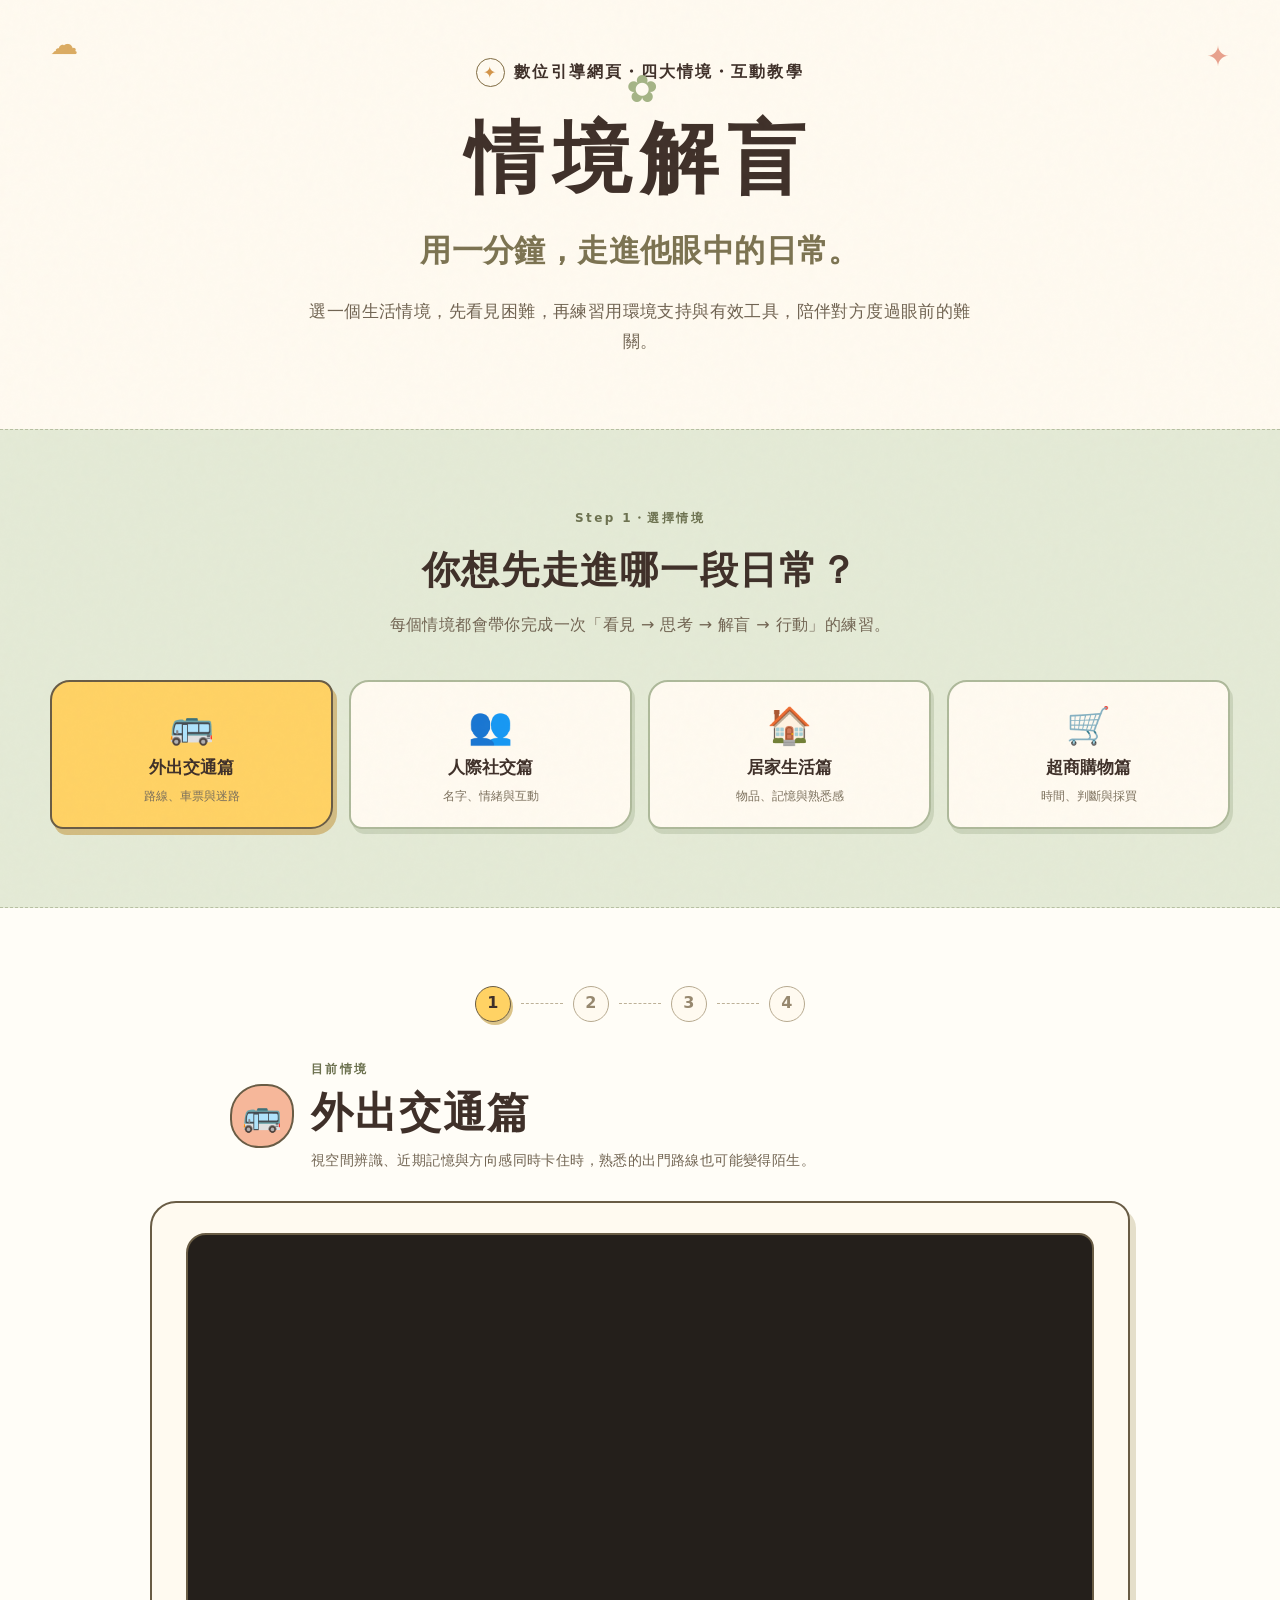
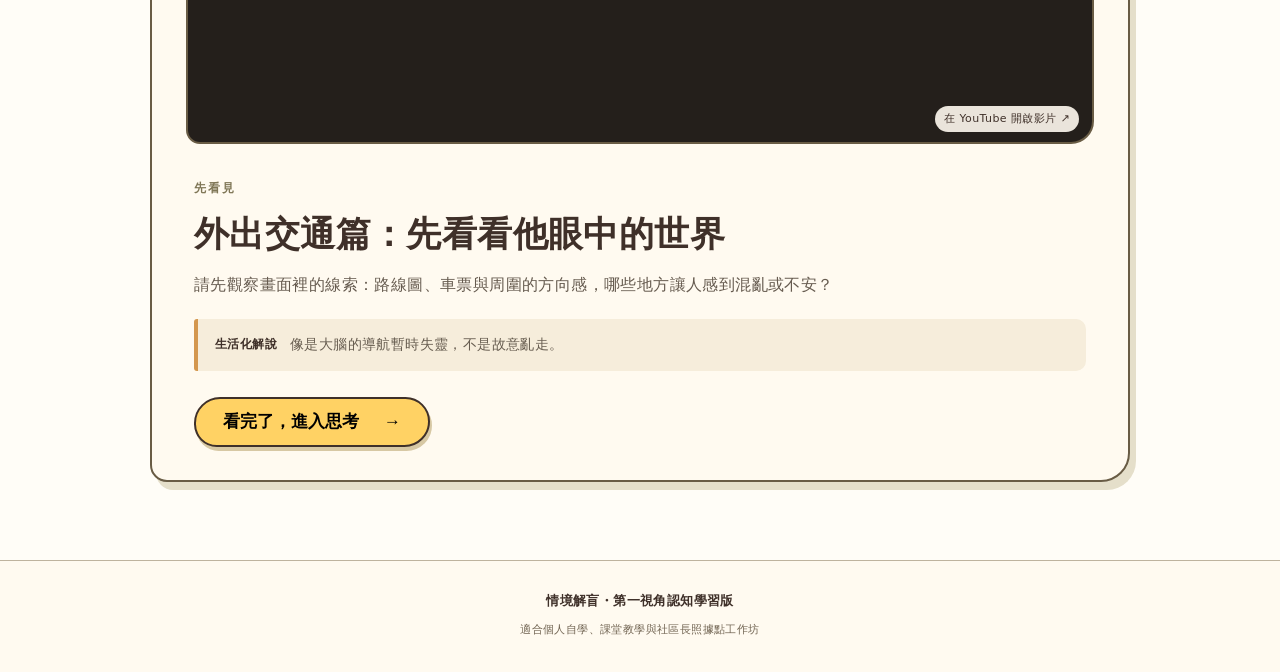
==== commit feee7509: "Merge remote-tracking branch 'origin/main' # Conflicts: #	b-mode.css #	b-mode.html #	b-mode.js" ====
--- a/b-mode.html
+++ b/b-mode.html
@@ -1,66 +1,66 @@
-<!doctype html>
-<html lang="zh-Hant">
-<head>
-<meta charset="utf-8"><meta name="viewport" content="width=device-width,initial-scale=1">
-<title>情境解盲｜第一視角認知學習版</title>
-<meta name="description" content="透過四大生活情境、第一視角影片與支持牌互動，練習理解失智者的日常障礙。">
-<link rel="icon" href="assets/sun.svg" type="image/svg+xml">
-<link rel="stylesheet" href="styles.css">
-<link rel="stylesheet" href="b-mode.css">
-<script src="b-mode.js" defer></script>
-</head>
-<body class="b-mode-page">
-<a class="skip" href="#main">跳至主要內容</a>
-<main id="main">
-  <section class="b-hero wrap" aria-labelledby="b-title">
-    <p class="eyebrow"><span class="tiny-sun" aria-hidden="true">✦</span> 數位引導網頁・四大情境・互動教學</p>
-    <h1 id="b-title">引導同理體驗</h1>
-    <p class="b-hero-sub">用一分鐘，走進他眼中的日常。</p>
-    <p class="b-hero-lede">選一個生活情境，先看見困難，再練習用環境支持與有效工具，陪伴對方度過眼前的難關。</p>
-    <div class="b-hero-doodle" aria-hidden="true"><span>☁</span><span>✦</span></div>
-  </section>
-
-  <section class="b-start-section section" aria-labelledby="scenario-heading">
-    <div class="wrap">
-      <div class="section-heading">
-        <p class="eyebrow small">Step 1・選擇情境</p>
-        <h2 id="scenario-heading">你想先走進哪一段日常？</h2>
-        <p>每個情境都會帶你完成一次「看見 → 思考 → 解盲 → 行動」的練習。</p>
-      </div>
-      <div class="b-scenario-picker" role="tablist" aria-label="選擇生活情境">
-        <button class="b-scenario-card is-active" type="button" role="tab" aria-selected="true" data-scenario="transport"><span class="b-scenario-icon">🚌</span><strong>外出交通篇</strong><small>視空間辨識困難・近期記憶減退・空間定向障礙</small></button>
-        <button class="b-scenario-card" type="button" role="tab" aria-selected="false" data-scenario="social"><span class="b-scenario-icon">👥</span><strong>人際社交篇</strong><small>命名困難・情緒與人格改變・社交退縮</small></button>
-        <button class="b-scenario-card" type="button" role="tab" aria-selected="false" data-scenario="home"><span class="b-scenario-icon">🏠</span><strong>居家生活篇</strong><small>物品錯置・重複詢問・熟悉事物困難</small></button>
-        <button class="b-scenario-card" type="button" role="tab" aria-selected="false" data-scenario="shop"><span class="b-scenario-icon">🛒</span><strong>超商購物篇</strong><small>時間定向混亂・判斷力減弱・執行功能下降</small></button>
-      </div>
-    </div>
-  </section>
-
-  <section class="b-experience-section section" aria-labelledby="experience-heading">
-    <div class="wrap">
-      <div class="b-progress" aria-label="互動進度"><span class="is-current">1</span><i></i><span>2</span><i></i><span>3</span><i></i><span>4</span></div>
-      <div class="b-scenario-head"><span class="b-current-icon" aria-hidden="true">🚌</span><div><p class="eyebrow small">目前情境</p><h2 id="experience-heading">外出交通篇</h2><p id="scenario-summary">視空間辨識、近期記憶與方向感同時卡住時，熟悉的出門路線也可能變得陌生。</p></div></div>
-
-      <div class="b-stage-card" id="stage-video">
-        <div class="b-stage-media b-stage-media-video" aria-label="外出交通篇第一視角情境影片"><iframe src="https://www.youtube.com/embed/6k_PMNWDBLY" title="外出交通篇第一視角情境影片" loading="lazy" allow="accelerometer; autoplay; clipboard-write; encrypted-media; gyroscope; picture-in-picture; web-share" allowfullscreen></iframe><a class="video-fallback-link" href="https://youtube.com/shorts/6k_PMNWDBLY" target="_blank" rel="noopener">在 YouTube 開啟影片 ↗</a></div>
-        <div class="b-stage-copy"><span class="stage-label">先看見</span><h3>如果熟悉的路突然不熟悉了？</h3><p id="scene-prompt">請先觀察畫面裡的線索：路線圖、車票與周圍的方向感，哪些地方讓人感到混亂或不安？</p><div class="b-life-explain"><b>生活化解說</b><span id="scene-metaphor">像是大腦的導航暫時失靈，不是故意亂走。</span></div><button class="button primary b-next" type="button" data-next="think">看完了，進入思考 <span aria-hidden="true">→</span></button></div>
-      </div>
-
-      <div class="b-stage-card b-think-card" id="stage-think" hidden>
-        <div class="b-think-copy"><span class="stage-label">Step 2・情境換位</span><h3>如果你是陪伴者，會先做什麼？</h3><p id="think-question">看完影片後請想一想：當長輩突然迷路或走錯方向，我們的第一反應是否容易責怪他「沒看路」或「亂跑」？</p><div class="timer-box" aria-live="polite"><span class="timer-icon">⏱</span><strong id="timer">01:00</strong><small>留一分鐘想一想，再選一張最想先使用的支持牌。</small></div><div class="choice-heading"><span>請選出一張</span><small id="choice-status">尚未選擇</small></div><div class="support-choices" id="support-choices" role="group" aria-label="支持牌選項"></div><button class="button primary b-next" id="reveal-button" type="button" data-next="reveal" disabled>進入好牌對策 <span aria-hidden="true">→</span></button></div>
-      </div>
-
-      <div class="b-stage-card b-reveal-card" id="stage-reveal" hidden>
-        <div class="b-reveal-intro"><span class="stage-label">Step 3・翻牌解盲</span><h3>這張好牌可以怎麼幫上忙？</h3><p>你選的支持牌，能把眼前的困難變成更容易完成的下一步。</p></div><div class="selected-card-result" id="selected-card-result"></div><button class="button primary b-next" type="button" data-next="summary">我知道了，進入行動總結 <span aria-hidden="true">→</span></button>
-      </div>
-
-      <div class="b-stage-card b-summary-card" id="stage-summary" hidden>
-        <div class="summary-sparkle" aria-hidden="true">✦</div><span class="stage-label">Step 4・總結引導</span><h3>把理解，帶回下一次相遇</h3><p id="summary-text">改變環境配置與溝通方式，遠比要求長輩努力記住更有用。</p><div class="action-note"><b>今天可以試著這樣做</b><p id="summary-action">先陪伴、再提供簡單明確的路線提示；把支持放在容易拿到的地方。</p></div><div class="summary-actions"><button class="button primary" type="button" id="restart-button">再體驗一次 <span aria-hidden="true">↻</span></button><a class="button" href="#scenario-heading">換一個情境 <span aria-hidden="true">↓</span></a></div></div>
-    </div>
-  </section>
-
-</main>
-<footer><div class="wrap"><strong>情境解盲・第一視角認知學習版</strong><p>適合個人自學、課堂教學與社區長照據點工作坊</p></div></footer>
-</body>
-</html>
-
+<!doctype html>
+<html lang="zh-Hant">
+<head>
+<meta charset="utf-8"><meta name="viewport" content="width=device-width,initial-scale=1">
+<title>情境解盲｜第一視角認知學習版</title>
+<meta name="description" content="透過四大生活情境、第一視角影片與支持牌互動，練習理解失智者的日常障礙。">
+<link rel="icon" href="assets/sun.svg" type="image/svg+xml">
+<link rel="stylesheet" href="styles.css">
+<link rel="stylesheet" href="b-mode.css">
+<script src="b-mode.js" defer></script>
+</head>
+<body class="b-mode-page">
+<a class="skip" href="#main">跳至主要內容</a>
+<main id="main">
+  <section class="b-hero wrap" aria-labelledby="b-title">
+    <p class="eyebrow"><span class="tiny-sun" aria-hidden="true">✦</span> 數位引導網頁・四大情境・互動教學</p>
+    <h1 id="b-title">情境解盲</h1>
+    <p class="b-hero-sub">用一分鐘，走進他眼中的日常。</p>
+    <p class="b-hero-lede">選一個生活情境，先看見困難，再練習用環境支持與有效工具，陪伴對方度過眼前的難關。</p>
+    <div class="b-hero-doodle" aria-hidden="true"><span>☁</span><span>✿</span><span>✦</span></div>
+  </section>
+
+  <section class="b-start-section section" aria-labelledby="scenario-heading">
+    <div class="wrap">
+      <div class="section-heading">
+        <p class="eyebrow small">Step 1・選擇情境</p>
+        <h2 id="scenario-heading">你想先走進哪一段日常？</h2>
+        <p>每個情境都會帶你完成一次「看見 → 思考 → 解盲 → 行動」的練習。</p>
+      </div>
+      <div class="b-scenario-picker" role="tablist" aria-label="選擇生活情境">
+        <button class="b-scenario-card is-active" type="button" role="tab" aria-selected="true" data-scenario="transport"><span class="b-scenario-icon">🚌</span><strong>外出交通篇</strong><small>路線、車票與迷路</small></button>
+        <button class="b-scenario-card" type="button" role="tab" aria-selected="false" data-scenario="social"><span class="b-scenario-icon">👥</span><strong>人際社交篇</strong><small>名字、情緒與互動</small></button>
+        <button class="b-scenario-card" type="button" role="tab" aria-selected="false" data-scenario="home"><span class="b-scenario-icon">🏠</span><strong>居家生活篇</strong><small>物品、記憶與熟悉感</small></button>
+        <button class="b-scenario-card" type="button" role="tab" aria-selected="false" data-scenario="shop"><span class="b-scenario-icon">🛒</span><strong>超商購物篇</strong><small>時間、判斷與採買</small></button>
+      </div>
+    </div>
+  </section>
+
+  <section class="b-experience-section section" aria-labelledby="experience-heading">
+    <div class="wrap">
+      <div class="b-progress" aria-label="互動進度"><span class="is-current">1</span><i></i><span>2</span><i></i><span>3</span><i></i><span>4</span></div>
+      <div class="b-scenario-head"><span class="b-current-icon" aria-hidden="true">🚌</span><div><p class="eyebrow small">目前情境</p><h2 id="experience-heading">外出交通篇</h2><p id="scenario-summary">視空間辨識、近期記憶與方向感同時卡住時，熟悉的出門路線也可能變得陌生。</p></div></div>
+
+      <div class="b-stage-card" id="stage-video">
+        <div class="b-stage-media b-stage-media-video" aria-label="外出交通篇第一視角情境影片"><iframe src="https://www.youtube.com/embed/6k_PMNWDBLY" title="外出交通篇第一視角情境影片" loading="lazy" allow="accelerometer; autoplay; clipboard-write; encrypted-media; gyroscope; picture-in-picture; web-share" allowfullscreen></iframe><a class="video-fallback-link" href="https://youtube.com/shorts/6k_PMNWDBLY" target="_blank" rel="noopener">在 YouTube 開啟影片 ↗</a></div>
+        <div class="b-stage-copy"><span class="stage-label">先看見</span><h3>如果熟悉的路突然不熟悉了？</h3><p id="scene-prompt">請先觀察畫面裡的線索：路線圖、車票與周圍的方向感，哪些地方讓人感到混亂或不安？</p><div class="b-life-explain"><b>生活化解說</b><span id="scene-metaphor">像是大腦的導航暫時失靈，不是故意亂走。</span></div><button class="button primary b-next" type="button" data-next="think">看完了，進入思考 <span aria-hidden="true">→</span></button></div>
+      </div>
+
+      <div class="b-stage-card b-think-card" id="stage-think" hidden>
+        <div class="b-think-copy"><span class="stage-label">Step 2・情境換位</span><h3>如果你是陪伴者，會先做什麼？</h3><p id="think-question">看完影片後請想一想：當長輩突然迷路或走錯方向，我們的第一反應是否容易責怪他「沒看路」或「亂跑」？</p><div class="timer-box" aria-live="polite"><span class="timer-icon">⏱</span><strong id="timer">01:00</strong><small>留一分鐘想一想，再選一張最想先使用的支持牌。</small></div><div class="choice-heading"><span>請選出一張</span><small id="choice-status">尚未選擇</small></div><div class="support-choices" id="support-choices" role="group" aria-label="支持牌選項"></div><button class="button primary b-next" id="reveal-button" type="button" data-next="reveal" disabled>進入好牌對策 <span aria-hidden="true">→</span></button></div>
+      </div>
+
+      <div class="b-stage-card b-reveal-card" id="stage-reveal" hidden>
+        <div class="b-reveal-intro"><span class="stage-label">Step 3・翻牌解盲</span><h3>這張好牌可以怎麼幫上忙？</h3><p>你選的支持牌，能把眼前的困難變成更容易完成的下一步。</p></div><div class="selected-card-result" id="selected-card-result"></div><button class="button primary b-next" type="button" data-next="summary">我知道了，進入行動總結 <span aria-hidden="true">→</span></button>
+      </div>
+
+      <div class="b-stage-card b-summary-card" id="stage-summary" hidden>
+        <div class="summary-sparkle" aria-hidden="true">✦</div><span class="stage-label">Step 4・總結引導</span><h3>把理解，帶回下一次相遇</h3><p id="summary-text">改變環境配置與溝通方式，遠比要求長輩努力記住更有用。</p><div class="action-note"><b>今天可以試著這樣做</b><p id="summary-action">先陪伴、再提供簡單明確的路線提示；把支持放在容易拿到的地方。</p></div><div class="summary-actions"><button class="button primary" type="button" id="restart-button">再體驗一次 <span aria-hidden="true">↻</span></button><a class="button" href="#scenario-heading">換一個情境 <span aria-hidden="true">↓</span></a></div></div>
+    </div>
+  </section>
+
+</main>
+<footer><div class="wrap"><strong>情境解盲・第一視角認知學習版</strong><p>適合個人自學、課堂教學與社區長照據點工作坊</p></div></footer>
+</body>
+</html>
+
--- a/b-mode.css
+++ b/b-mode.css
@@ -1,16 +1,16 @@
-/* B mode interactive page */
-.b-mode-page{background:var(--paper)}
-.b-hero{position:relative;text-align:center;padding-block:58px 72px;overflow:hidden}.b-hero .eyebrow{justify-content:center;margin-bottom:15px}.b-hero h1{font-size:clamp(44px,7vw,78px);letter-spacing:.12em}.b-hero-sub{margin-top:8px;font-size:clamp(22px,3vw,31px);font-weight:900;color:#7c7351}.b-hero-lede{max-width:690px;margin:17px auto 0;color:var(--muted);font-size:17px}.b-hero-doodle{position:absolute;inset:20px 0 auto;display:flex;justify-content:space-between;color:#dbac62;font-size:28px;pointer-events:none}.b-hero-doodle span:nth-child(2){color:#a5b486;font-size:38px;transform:translateY(35px)}.b-hero-doodle span:nth-child(3){color:#e8a18d;transform:translateY(12px)}
-.b-start-section{background:var(--sage);border-block:1px dashed #b7c0a1}.b-scenario-picker{display:grid;grid-template-columns:repeat(4,1fr);gap:16px}.b-scenario-card{display:flex;flex-direction:column;align-items:center;gap:3px;padding:21px 13px 19px;border:2px solid #aeb99a;border-radius:20px 14px 22px 13px;background:#fffaf0;color:var(--ink);font:inherit;cursor:pointer;box-shadow:3px 5px 0 #cbd4bb;transition:transform .18s,background .18s}.b-scenario-card:hover,.b-scenario-card:focus-visible{transform:translateY(-4px);outline:0}.b-scenario-card.is-active{background:var(--yellow);border-color:var(--line);box-shadow:4px 6px 0 #d2bc82}.b-scenario-icon{font-size:36px;line-height:1.3}.b-scenario-card strong{font-size:17px}.b-scenario-card small{font-size:12px;line-height:1.5;min-height:44px;color:#7c705c;display:flex;align-items:center;justify-content:center}
-.b-experience-section{background:#fffdf7}.b-progress{display:flex;align-items:center;justify-content:center;gap:10px;margin-bottom:37px}.b-progress span{display:grid;place-items:center;width:36px;height:36px;border:1.5px solid #b7aa90;border-radius:50%;color:#97886f;font-weight:800;background:#fffaf0}.b-progress span.is-current{background:var(--yellow);border-color:var(--line);color:var(--ink);box-shadow:2px 3px 0 #dbc388}.b-progress i{width:42px;border-top:1px dashed #bdb198}.b-scenario-head{display:flex;align-items:center;gap:17px;max-width:820px;margin:0 auto 28px}.b-current-icon{display:grid;place-items:center;flex:0 0 auto;width:64px;height:64px;border:2px solid var(--line);border-radius:49% 42% 50% 45%;background:var(--peach);font-size:32px}.b-scenario-head .small{margin-bottom:3px}.b-scenario-head h2{font-size:clamp(28px,4vw,42px)}.b-scenario-head p:last-child{margin-top:4px;color:var(--muted);font-size:14px}.b-stage-card{max-width:980px;margin:0 auto;padding:30px 34px;background:#fffaf0;border:2px solid var(--line);border-radius:26px 19px 29px 17px;box-shadow:6px 8px 0 #e5dfca;scroll-margin-top:25px}.b-stage-media{aspect-ratio:16/7;display:flex;flex-direction:column;align-items:center;justify-content:center;gap:5px;border:2px solid var(--line);border-radius:20px 15px 23px 14px;background:#e4ead6;position:relative;overflow:hidden}.b-stage-media:before{content:"";position:absolute;inset:15px;border:1px dashed #9da887;border-radius:15px;transform:rotate(-.6deg)}.b-stage-media>*{position:relative;z-index:1}.b-stage-media strong{font-size:20px}.b-stage-media small{font-size:12px;color:var(--muted)}.b-play{display:grid;place-items:center;width:65px;height:65px;padding-left:4px;border:2px solid var(--line);border-radius:50%;background:var(--yellow);font-size:24px;box-shadow:3px 4px 0 #cdbb8a}.b-stage-media-video{aspect-ratio:16/9;background:#241f1b}.b-stage-media-video:before{display:none}.b-stage-media-video iframe{position:absolute;inset:0;width:100%;height:100%;border:0}.video-fallback-link{position:absolute;right:13px;bottom:10px;z-index:2;padding:3px 9px;border-radius:13px;background:rgba(255,250,240,.9);font-size:11px;color:var(--ink);text-decoration:none}.video-fallback-link:hover{background:var(--yellow)}.b-stage-copy{padding:29px 8px 3px}.stage-label{display:inline-block;color:#7f7656;font-size:12px;font-weight:800;letter-spacing:.16em}.b-stage-copy h3,.b-think-copy h3,.b-reveal-intro h3,.b-summary-card h3{font-size:clamp(25px,3vw,35px);margin-top:7px}.b-stage-copy>p{max-width:740px;margin-top:11px;color:#665b4f}.b-life-explain{display:flex;align-items:center;gap:13px;margin-top:20px;padding:13px 17px;border-left:4px solid #d4974e;border-radius:3px 10px 10px 3px;background:#f6eddb;color:#675d50;font-size:14px}.b-life-explain b{flex:0 0 auto;color:var(--ink);font-size:12px}.b-next{margin-top:26px}.b-think-card{background:#f6eddb}.b-think-copy{max-width:840px;margin:0 auto}.b-think-copy>p{margin-top:13px;color:#665b4f}.timer-box{display:grid;grid-template-columns:auto auto 1fr;align-items:center;gap:11px;margin-top:22px;padding:13px 16px;border:1.5px dashed #b8a98b;border-radius:14px;background:#fffaf0}.timer-icon{font-size:22px}.timer-box strong{font-family:Georgia,serif;font-size:26px;letter-spacing:.04em}.timer-box small{color:#887963;font-size:12px}.timer-box strong.is-done{color:#b96f60}.choice-heading{display:flex;justify-content:space-between;align-items:center;margin:23px 0 11px}.choice-heading>span{font-size:16px;font-weight:900}.choice-heading small{color:#927e62;font-size:12px}.support-choices{display:grid;grid-template-columns:repeat(5,1fr);gap:10px}.support-choice{min-height:260px;padding:9px;border:1.5px solid #c4b59b;border-radius:10px;background:#fffaf0;color:var(--ink);font:inherit;cursor:pointer;text-align:center;transition:transform .18s,background .18s,border-color .18s}.support-choice:hover,.support-choice:focus-visible{transform:translateY(-4px);outline:0;border-color:var(--line)}.support-choice.is-selected{background:var(--yellow);border:2px solid var(--line);box-shadow:3px 4px 0 #d6bf83}.choice-image{display:grid;place-items:center;width:100%;aspect-ratio:1116 / 1559;margin:0 auto;overflow:hidden;border-radius:6px;background:#fffaf0}.choice-image img{display:block;width:100%;height:100%;object-fit:contain}.choice-icon{display:block;font-size:30px;margin-bottom:6px}.support-choice strong,.support-choice small{display:block}.support-choice strong{font-size:14px}.support-choice small{margin-top:4px;color:#756a58;font-size:11px;line-height:1.45}.choice-result{margin:24px auto 0;padding:18px;background:#fffaf0;border:1.5px dashed #c4b59b;border-radius:18px 13px 20px 12px}.choice-result-card{display:grid;grid-template-columns:minmax(145px,190px) 1fr;gap:24px;align-items:center;max-width:650px;margin:0 auto}.choice-result-image{display:grid;place-items:center;width:100%;aspect-ratio:1116 / 1559;background:#fff;border-radius:9px;overflow:hidden;box-shadow:4px 5px 0 #e5dfca}.choice-result-image img{display:block;width:100%;height:100%;object-fit:contain}.choice-result-copy h4{font-size:25px;margin:5px 0 12px}.choice-result-copy>p:not(.choice-result-label){color:#675d50;font-size:14px;line-height:1.8}.choice-result-label{margin:11px 0 2px;color:#886b3e;font-size:11px;font-weight:800;letter-spacing:.12em}.b-reveal-card{background:#e4ead6}.b-reveal-intro{text-align:center}.b-reveal-intro p{margin:10px auto 0;max-width:650px;color:var(--muted);font-size:14px}.recommended-grid{display:grid;grid-template-columns:repeat(3,1fr);gap:15px;margin-top:27px}.reveal-card{position:relative;min-height:285px;padding:0;border:0;background:transparent;perspective:900px;color:var(--ink);font:inherit;cursor:pointer;text-align:left}.reveal-front,.reveal-back{position:absolute;inset:0;display:flex;flex-direction:column;align-items:center;justify-content:center;padding:20px 17px;border:2px solid var(--line);border-radius:18px 13px 20px 12px;backface-visibility:hidden;transition:transform .5s cubic-bezier(.2,.75,.25,1);box-shadow:4px 6px 0 #c8d2b6}.reveal-front{background:#fffaf0;text-align:center}.reveal-back{align-items:flex-start;transform:rotateY(180deg);background:#fff3c5}.reveal-card.is-flipped .reveal-front{transform:rotateY(180deg)}.reveal-card.is-flipped .reveal-back{transform:rotateY(360deg)}.reveal-card:focus-visible{outline:3px solid #795717;outline-offset:5px;border-radius:18px}.reveal-card-no{position:absolute;top:13px;left:15px;color:#8e7e66;font-size:11px;letter-spacing:.12em}.reveal-icon{font-size:50px}.reveal-front strong{margin-top:9px;font-size:21px}.reveal-front small{margin-top:5px;color:#8c7c64;font-size:11px}.reveal-back b{margin-top:2px;color:#85672d;font-size:12px}.reveal-back span{margin:3px 0 12px;color:#675d50;font-size:13px;line-height:1.6}.reveal-back b:nth-of-type(2){margin-top:0}.b-summary-card{max-width:780px;text-align:center;background:#fae2d6}.summary-sparkle{font-size:36px;color:#d08c66}.b-summary-card>p{max-width:620px;margin:13px auto;color:#665b4f;font-size:17px}.action-note{max-width:580px;margin:22px auto 0;padding:16px 18px;background:#fffaf0;border:1px dashed #c5a98e;border-radius:15px}.action-note b{font-size:13px;color:#80643d}.action-note p{margin-top:6px;color:#675d50;font-size:14px}.summary-actions{display:flex;justify-content:center;gap:13px;flex-wrap:wrap;margin-top:25px}.b-value-section{background:#f6eddb;border-block:1px dashed #c5b79d}.b-value-grid{display:grid;grid-template-columns:repeat(3,1fr);gap:18px}.b-value-grid article{padding:23px 21px;background:#fffaf0;border:1px solid #d0c0a4;border-radius:17px 12px 19px 11px}.b-value-grid article>span{color:#c78655;font-family:Georgia,serif;font-style:italic;font-size:22px}.b-value-grid h3{font-size:20px;margin-top:8px}.b-value-grid p{margin-top:7px;color:#675d50;font-size:14px;line-height:1.75}footer{background:#fffaf0}
-@media(max-width:820px){.b-scenario-picker{grid-template-columns:repeat(2,1fr)}.support-choices{grid-template-columns:repeat(3,1fr)}.recommended-grid{grid-template-columns:1fr 1fr}.b-stage-card{padding:24px 21px}.timer-box{grid-template-columns:auto auto}.timer-box small{grid-column:1/-1}.b-value-grid{grid-template-columns:1fr}}
-@media(max-width:560px){.b-hero{padding-block:37px 49px}.b-hero-lede{font-size:15px}.b-scenario-picker{gap:10px}.b-scenario-card{padding:15px 8px}.b-scenario-icon{font-size:29px}.b-scenario-card strong{font-size:14px}.b-scenario-card small{font-size:10px}.b-progress{gap:5px}.b-progress i{width:20px}.b-scenario-head{gap:11px}.b-current-icon{width:50px;height:50px;font-size:25px}.b-scenario-head h2{font-size:27px}.b-scenario-head p:last-child{font-size:13px}.b-stage-card{padding:19px 15px}.b-stage-media{aspect-ratio:4/3}.b-stage-copy{padding:22px 3px 2px}.b-life-explain{display:block}.b-life-explain b{display:block;margin-bottom:3px}.support-choices{grid-template-columns:repeat(2,1fr)}.support-choice{min-height:300px}.choice-result-card{grid-template-columns:130px 1fr;gap:17px}.choice-result-copy h4{font-size:22px}.recommended-grid{grid-template-columns:1fr}.reveal-card{min-height:250px}.summary-actions .button{width:100%}.choice-result-card{grid-template-columns:1fr}.choice-result-image{max-width:160px;margin-inline:auto}.choice-result-copy{text-align:center}}
-
-
-
-
-
-
-/* Selected card reveal */
-.selected-card-result{display:grid;grid-template-columns:minmax(230px,.8fr) minmax(0,1.2fr);gap:34px;align-items:center;max-width:780px;margin:28px auto 0;padding:22px;background:#fffaf0;border:1.5px dashed #c3b59b;border-radius:19px 14px 21px 13px}.selected-card-visual{display:grid;place-items:center;min-height:340px;padding:8px}.selected-card-visual img{display:block;width:min(250px,100%);height:auto;aspect-ratio:1116 / 1559;object-fit:contain;border-radius:9px;box-shadow:7px 9px 0 #d9ccb0}.selected-card-copy h4{font-size:28px;margin:0 0 12px}.selected-card-description{color:#665b4f;font-size:15px;line-height:1.85}.selected-card-detail{margin-top:18px;padding:12px 15px;border-left:3px solid #d4974e;border-radius:3px 10px 10px 3px;background:#f6eddb}.selected-card-detail b{display:block;color:#80643d;font-size:12px;margin-bottom:3px}.selected-card-detail p{color:#675d50;font-size:13px;line-height:1.75}.selected-card-result+.b-next{display:flex;margin-inline:auto}
-@media(max-width:650px){.selected-card-result{grid-template-columns:1fr;gap:16px;padding:16px}.selected-card-visual{min-height:0}.selected-card-visual img{width:min(220px,72vw)}.selected-card-copy{text-align:left}.selected-card-copy h4{text-align:center;font-size:25px}}
+/* B mode interactive page */
+.b-mode-page{background:var(--paper)}
+.b-hero{position:relative;text-align:center;padding-block:58px 72px;overflow:hidden}.b-hero .eyebrow{justify-content:center;margin-bottom:15px}.b-hero h1{font-size:clamp(44px,7vw,78px);letter-spacing:.12em}.b-hero-sub{margin-top:8px;font-size:clamp(22px,3vw,31px);font-weight:900;color:#7c7351}.b-hero-lede{max-width:690px;margin:17px auto 0;color:var(--muted);font-size:17px}.b-hero-doodle{position:absolute;inset:20px 0 auto;display:flex;justify-content:space-between;color:#dbac62;font-size:28px;pointer-events:none}.b-hero-doodle span:nth-child(2){color:#a5b486;font-size:38px;transform:translateY(35px)}.b-hero-doodle span:nth-child(3){color:#e8a18d;transform:translateY(12px)}
+.b-start-section{background:var(--sage);border-block:1px dashed #b7c0a1}.b-scenario-picker{display:grid;grid-template-columns:repeat(4,1fr);gap:16px}.b-scenario-card{display:flex;flex-direction:column;align-items:center;gap:3px;padding:21px 13px 19px;border:2px solid #aeb99a;border-radius:20px 14px 22px 13px;background:#fffaf0;color:var(--ink);font:inherit;cursor:pointer;box-shadow:3px 5px 0 #cbd4bb;transition:transform .18s,background .18s}.b-scenario-card:hover,.b-scenario-card:focus-visible{transform:translateY(-4px);outline:0}.b-scenario-card.is-active{background:var(--yellow);border-color:var(--line);box-shadow:4px 6px 0 #d2bc82}.b-scenario-icon{font-size:36px;line-height:1.3}.b-scenario-card strong{font-size:17px}.b-scenario-card small{font-size:12px;color:#7c705c}
+.b-experience-section{background:#fffdf7}.b-progress{display:flex;align-items:center;justify-content:center;gap:10px;margin-bottom:37px}.b-progress span{display:grid;place-items:center;width:36px;height:36px;border:1.5px solid #b7aa90;border-radius:50%;color:#97886f;font-weight:800;background:#fffaf0}.b-progress span.is-current{background:var(--yellow);border-color:var(--line);color:var(--ink);box-shadow:2px 3px 0 #dbc388}.b-progress i{width:42px;border-top:1px dashed #bdb198}.b-scenario-head{display:flex;align-items:center;gap:17px;max-width:820px;margin:0 auto 28px}.b-current-icon{display:grid;place-items:center;flex:0 0 auto;width:64px;height:64px;border:2px solid var(--line);border-radius:49% 42% 50% 45%;background:var(--peach);font-size:32px}.b-scenario-head .small{margin-bottom:3px}.b-scenario-head h2{font-size:clamp(28px,4vw,42px)}.b-scenario-head p:last-child{margin-top:4px;color:var(--muted);font-size:14px}.b-stage-card{max-width:980px;margin:0 auto;padding:30px 34px;background:#fffaf0;border:2px solid var(--line);border-radius:26px 19px 29px 17px;box-shadow:6px 8px 0 #e5dfca;scroll-margin-top:25px}.b-stage-media{aspect-ratio:16/7;display:flex;flex-direction:column;align-items:center;justify-content:center;gap:5px;border:2px solid var(--line);border-radius:20px 15px 23px 14px;background:#e4ead6;position:relative;overflow:hidden}.b-stage-media:before{content:"";position:absolute;inset:15px;border:1px dashed #9da887;border-radius:15px;transform:rotate(-.6deg)}.b-stage-media>*{position:relative;z-index:1}.b-stage-media strong{font-size:20px}.b-stage-media small{font-size:12px;color:var(--muted)}.b-play{display:grid;place-items:center;width:65px;height:65px;padding-left:4px;border:2px solid var(--line);border-radius:50%;background:var(--yellow);font-size:24px;box-shadow:3px 4px 0 #cdbb8a}.b-stage-media-video{aspect-ratio:16/9;background:#241f1b}.b-stage-media-video:before{display:none}.b-stage-media-video iframe{position:absolute;inset:0;width:100%;height:100%;border:0}.video-fallback-link{position:absolute;right:13px;bottom:10px;z-index:2;padding:3px 9px;border-radius:13px;background:rgba(255,250,240,.9);font-size:11px;color:var(--ink);text-decoration:none}.video-fallback-link:hover{background:var(--yellow)}.b-stage-copy{padding:29px 8px 3px}.stage-label{display:inline-block;color:#7f7656;font-size:12px;font-weight:800;letter-spacing:.16em}.b-stage-copy h3,.b-think-copy h3,.b-reveal-intro h3,.b-summary-card h3{font-size:clamp(25px,3vw,35px);margin-top:7px}.b-stage-copy>p{max-width:740px;margin-top:11px;color:#665b4f}.b-life-explain{display:flex;align-items:center;gap:13px;margin-top:20px;padding:13px 17px;border-left:4px solid #d4974e;border-radius:3px 10px 10px 3px;background:#f6eddb;color:#675d50;font-size:14px}.b-life-explain b{flex:0 0 auto;color:var(--ink);font-size:12px}.b-next{margin-top:26px}.b-think-card{background:#f6eddb}.b-think-copy{max-width:840px;margin:0 auto}.b-think-copy>p{margin-top:13px;color:#665b4f}.timer-box{display:grid;grid-template-columns:auto auto 1fr;align-items:center;gap:11px;margin-top:22px;padding:13px 16px;border:1.5px dashed #b8a98b;border-radius:14px;background:#fffaf0}.timer-icon{font-size:22px}.timer-box strong{font-family:Georgia,serif;font-size:26px;letter-spacing:.04em}.timer-box small{color:#887963;font-size:12px}.timer-box strong.is-done{color:#b96f60}.choice-heading{display:flex;justify-content:space-between;align-items:center;margin:23px 0 11px}.choice-heading>span{font-size:16px;font-weight:900}.choice-heading small{color:#927e62;font-size:12px}.support-choices{display:grid;grid-template-columns:repeat(5,1fr);gap:10px}.support-choice{min-height:260px;padding:9px;border:1.5px solid #c4b59b;border-radius:10px;background:#fffaf0;color:var(--ink);font:inherit;cursor:pointer;text-align:center;transition:transform .18s,background .18s,border-color .18s}.support-choice:hover,.support-choice:focus-visible{transform:translateY(-4px);outline:0;border-color:var(--line)}.support-choice.is-selected{background:var(--yellow);border:2px solid var(--line);box-shadow:3px 4px 0 #d6bf83}.choice-image{display:grid;place-items:center;width:100%;aspect-ratio:1116 / 1559;margin:0 auto;overflow:hidden;border-radius:6px;background:#fffaf0}.choice-image img{display:block;width:100%;height:100%;object-fit:contain}.choice-icon{display:block;font-size:30px;margin-bottom:6px}.support-choice strong,.support-choice small{display:block}.support-choice strong{font-size:14px}.support-choice small{margin-top:4px;color:#756a58;font-size:11px;line-height:1.45}.choice-result{margin:24px auto 0;padding:18px;background:#fffaf0;border:1.5px dashed #c4b59b;border-radius:18px 13px 20px 12px}.choice-result-card{display:grid;grid-template-columns:minmax(145px,190px) 1fr;gap:24px;align-items:center;max-width:650px;margin:0 auto}.choice-result-image{display:grid;place-items:center;width:100%;aspect-ratio:1116 / 1559;background:#fff;border-radius:9px;overflow:hidden;box-shadow:4px 5px 0 #e5dfca}.choice-result-image img{display:block;width:100%;height:100%;object-fit:contain}.choice-result-copy h4{font-size:25px;margin:5px 0 12px}.choice-result-copy>p:not(.choice-result-label){color:#675d50;font-size:14px;line-height:1.8}.choice-result-label{margin:11px 0 2px;color:#886b3e;font-size:11px;font-weight:800;letter-spacing:.12em}.b-reveal-card{background:#e4ead6}.b-reveal-intro{text-align:center}.b-reveal-intro p{margin:10px auto 0;max-width:650px;color:var(--muted);font-size:14px}.recommended-grid{display:grid;grid-template-columns:repeat(3,1fr);gap:15px;margin-top:27px}.reveal-card{position:relative;min-height:285px;padding:0;border:0;background:transparent;perspective:900px;color:var(--ink);font:inherit;cursor:pointer;text-align:left}.reveal-front,.reveal-back{position:absolute;inset:0;display:flex;flex-direction:column;align-items:center;justify-content:center;padding:20px 17px;border:2px solid var(--line);border-radius:18px 13px 20px 12px;backface-visibility:hidden;transition:transform .5s cubic-bezier(.2,.75,.25,1);box-shadow:4px 6px 0 #c8d2b6}.reveal-front{background:#fffaf0;text-align:center}.reveal-back{align-items:flex-start;transform:rotateY(180deg);background:#fff3c5}.reveal-card.is-flipped .reveal-front{transform:rotateY(180deg)}.reveal-card.is-flipped .reveal-back{transform:rotateY(360deg)}.reveal-card:focus-visible{outline:3px solid #795717;outline-offset:5px;border-radius:18px}.reveal-card-no{position:absolute;top:13px;left:15px;color:#8e7e66;font-size:11px;letter-spacing:.12em}.reveal-icon{font-size:50px}.reveal-front strong{margin-top:9px;font-size:21px}.reveal-front small{margin-top:5px;color:#8c7c64;font-size:11px}.reveal-back b{margin-top:2px;color:#85672d;font-size:12px}.reveal-back span{margin:3px 0 12px;color:#675d50;font-size:13px;line-height:1.6}.reveal-back b:nth-of-type(2){margin-top:0}.b-summary-card{max-width:780px;text-align:center;background:#fae2d6}.summary-sparkle{font-size:36px;color:#d08c66}.b-summary-card>p{max-width:620px;margin:13px auto;color:#665b4f;font-size:17px}.action-note{max-width:580px;margin:22px auto 0;padding:16px 18px;background:#fffaf0;border:1px dashed #c5a98e;border-radius:15px}.action-note b{font-size:13px;color:#80643d}.action-note p{margin-top:6px;color:#675d50;font-size:14px}.summary-actions{display:flex;justify-content:center;gap:13px;flex-wrap:wrap;margin-top:25px}.b-value-section{background:#f6eddb;border-block:1px dashed #c5b79d}.b-value-grid{display:grid;grid-template-columns:repeat(3,1fr);gap:18px}.b-value-grid article{padding:23px 21px;background:#fffaf0;border:1px solid #d0c0a4;border-radius:17px 12px 19px 11px}.b-value-grid article>span{color:#c78655;font-family:Georgia,serif;font-style:italic;font-size:22px}.b-value-grid h3{font-size:20px;margin-top:8px}.b-value-grid p{margin-top:7px;color:#675d50;font-size:14px;line-height:1.75}footer{background:#fffaf0}
+@media(max-width:820px){.b-scenario-picker{grid-template-columns:repeat(2,1fr)}.support-choices{grid-template-columns:repeat(3,1fr)}.recommended-grid{grid-template-columns:1fr 1fr}.b-stage-card{padding:24px 21px}.timer-box{grid-template-columns:auto auto}.timer-box small{grid-column:1/-1}.b-value-grid{grid-template-columns:1fr}}
+@media(max-width:560px){.b-hero{padding-block:37px 49px}.b-hero-lede{font-size:15px}.b-scenario-picker{gap:10px}.b-scenario-card{padding:15px 8px}.b-scenario-icon{font-size:29px}.b-scenario-card strong{font-size:14px}.b-scenario-card small{font-size:10px}.b-progress{gap:5px}.b-progress i{width:20px}.b-scenario-head{gap:11px}.b-current-icon{width:50px;height:50px;font-size:25px}.b-scenario-head h2{font-size:27px}.b-scenario-head p:last-child{font-size:13px}.b-stage-card{padding:19px 15px}.b-stage-media{aspect-ratio:4/3}.b-stage-copy{padding:22px 3px 2px}.b-life-explain{display:block}.b-life-explain b{display:block;margin-bottom:3px}.support-choices{grid-template-columns:repeat(2,1fr)}.support-choice{min-height:300px}.choice-result-card{grid-template-columns:130px 1fr;gap:17px}.choice-result-copy h4{font-size:22px}.recommended-grid{grid-template-columns:1fr}.reveal-card{min-height:250px}.summary-actions .button{width:100%}.choice-result-card{grid-template-columns:1fr}.choice-result-image{max-width:160px;margin-inline:auto}.choice-result-copy{text-align:center}}
+
+
+
+
+
+
+/* Selected card reveal */
+.selected-card-result{display:grid;grid-template-columns:minmax(230px,.8fr) minmax(0,1.2fr);gap:34px;align-items:center;max-width:780px;margin:28px auto 0;padding:22px;background:#fffaf0;border:1.5px dashed #c3b59b;border-radius:19px 14px 21px 13px}.selected-card-visual{display:grid;place-items:center;min-height:340px;padding:8px}.selected-card-visual img{display:block;width:min(250px,100%);height:auto;aspect-ratio:1116 / 1559;object-fit:contain;border-radius:9px;box-shadow:7px 9px 0 #d9ccb0}.selected-card-copy h4{font-size:28px;margin:0 0 12px}.selected-card-description{color:#665b4f;font-size:15px;line-height:1.85}.selected-card-detail{margin-top:18px;padding:12px 15px;border-left:3px solid #d4974e;border-radius:3px 10px 10px 3px;background:#f6eddb}.selected-card-detail b{display:block;color:#80643d;font-size:12px;margin-bottom:3px}.selected-card-detail p{color:#675d50;font-size:13px;line-height:1.75}.selected-card-result+.b-next{display:flex;margin-inline:auto}
+@media(max-width:650px){.selected-card-result{grid-template-columns:1fr;gap:16px;padding:16px}.selected-card-visual{min-height:0}.selected-card-visual img{width:min(220px,72vw)}.selected-card-copy{text-align:left}.selected-card-copy h4{text-align:center;font-size:25px}}
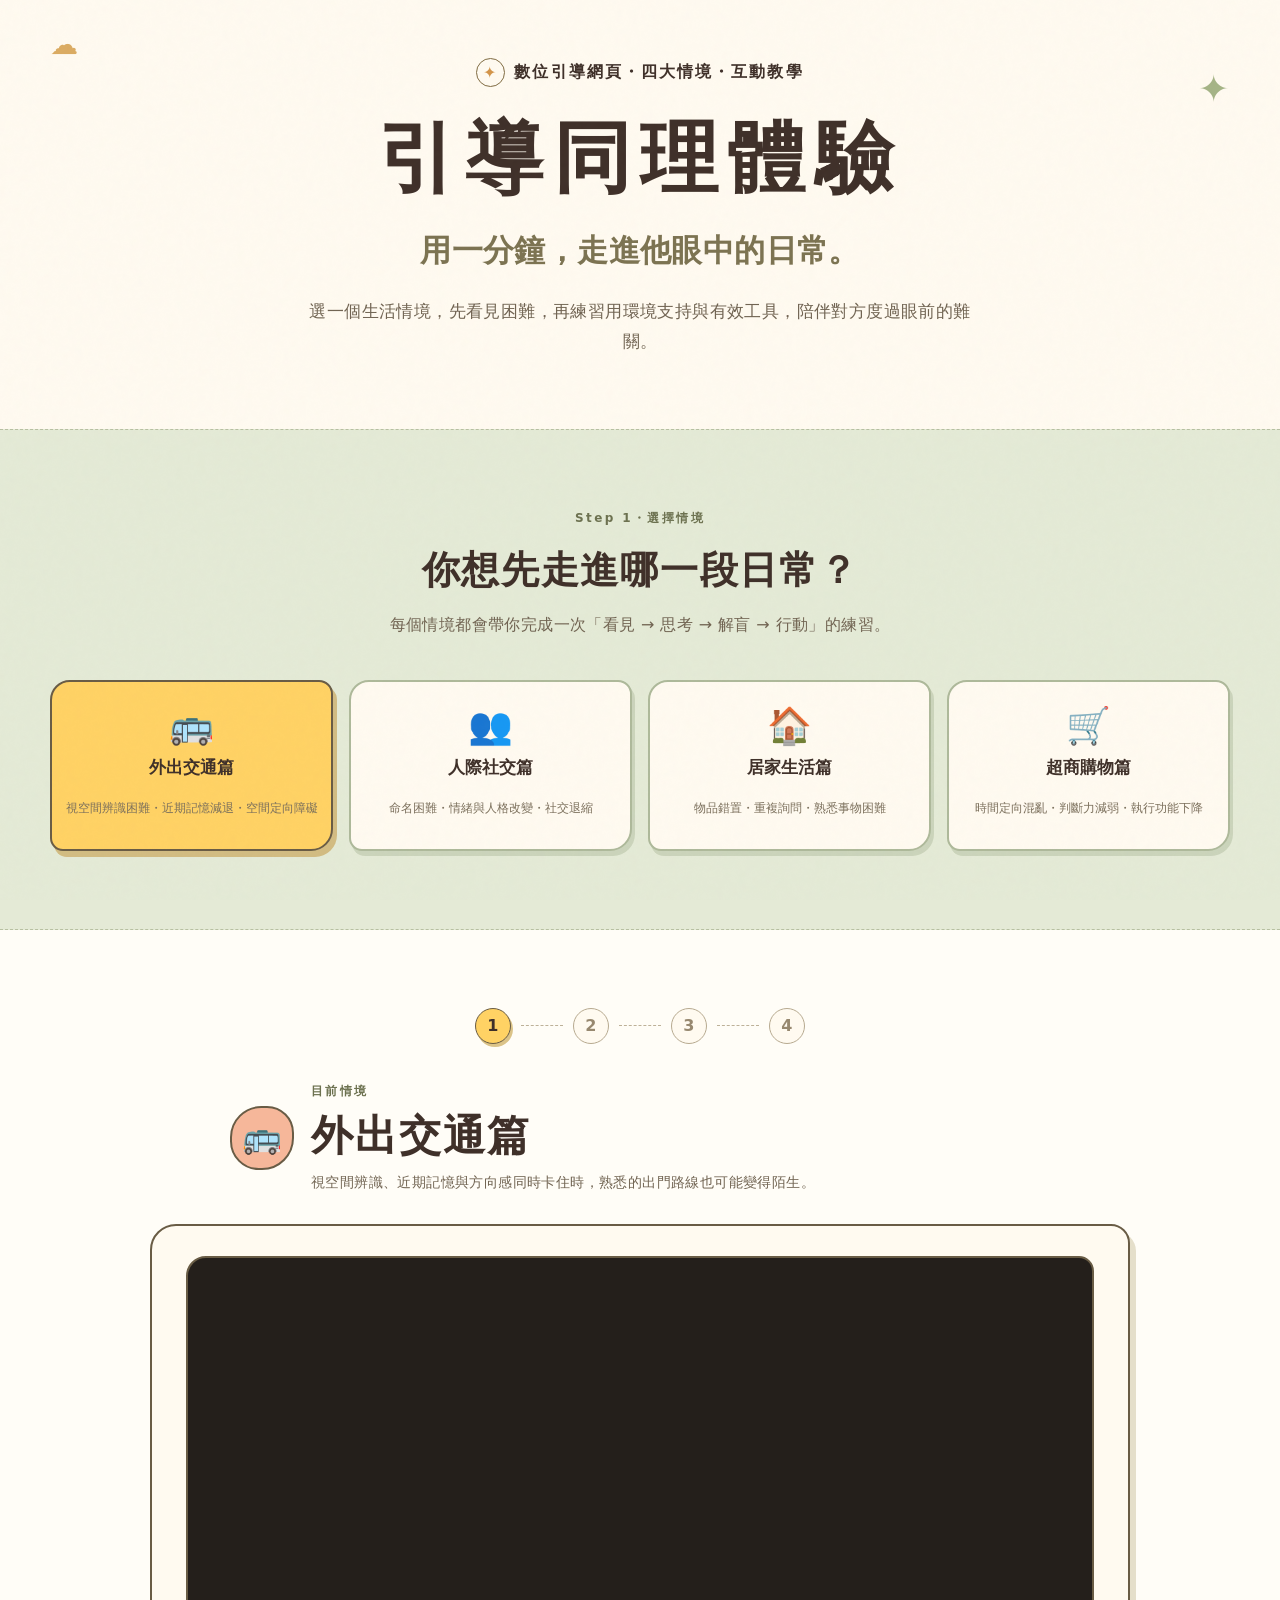
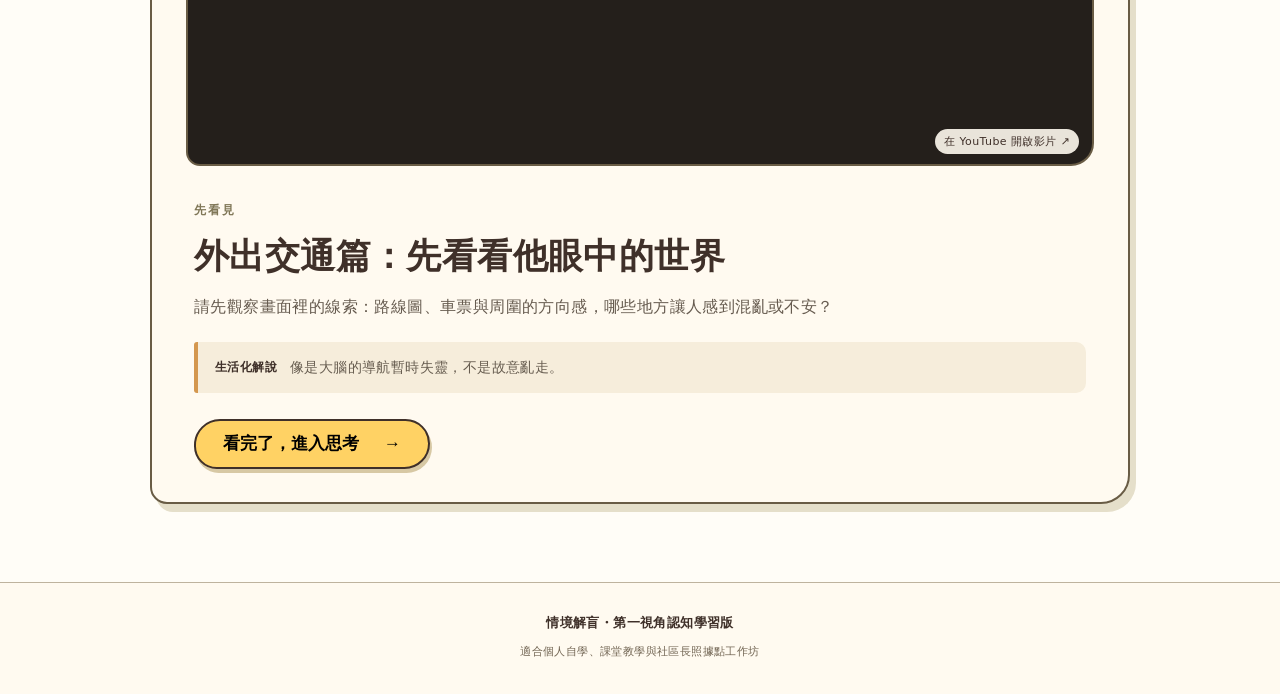
==== commit a8baa6f4: "Merge remote-tracking branch 'origin/main' # Conflicts: #	b-mode.css #	b-mode.html #	game.html" ====
--- a/b-mode.html
+++ b/b-mode.html
@@ -14,10 +14,10 @@
 <main id="main">
   <section class="b-hero wrap" aria-labelledby="b-title">
     <p class="eyebrow"><span class="tiny-sun" aria-hidden="true">✦</span> 數位引導網頁・四大情境・互動教學</p>
-    <h1 id="b-title">情境解盲</h1>
+    <h1 id="b-title">引導同理體驗</h1>
     <p class="b-hero-sub">用一分鐘，走進他眼中的日常。</p>
     <p class="b-hero-lede">選一個生活情境，先看見困難，再練習用環境支持與有效工具，陪伴對方度過眼前的難關。</p>
-    <div class="b-hero-doodle" aria-hidden="true"><span>☁</span><span>✿</span><span>✦</span></div>
+    <div class="b-hero-doodle" aria-hidden="true"><span>☁</span><span>✦</span></div>
   </section>
 
   <section class="b-start-section section" aria-labelledby="scenario-heading">
@@ -28,10 +28,10 @@
         <p>每個情境都會帶你完成一次「看見 → 思考 → 解盲 → 行動」的練習。</p>
       </div>
       <div class="b-scenario-picker" role="tablist" aria-label="選擇生活情境">
-        <button class="b-scenario-card is-active" type="button" role="tab" aria-selected="true" data-scenario="transport"><span class="b-scenario-icon">🚌</span><strong>外出交通篇</strong><small>路線、車票與迷路</small></button>
-        <button class="b-scenario-card" type="button" role="tab" aria-selected="false" data-scenario="social"><span class="b-scenario-icon">👥</span><strong>人際社交篇</strong><small>名字、情緒與互動</small></button>
-        <button class="b-scenario-card" type="button" role="tab" aria-selected="false" data-scenario="home"><span class="b-scenario-icon">🏠</span><strong>居家生活篇</strong><small>物品、記憶與熟悉感</small></button>
-        <button class="b-scenario-card" type="button" role="tab" aria-selected="false" data-scenario="shop"><span class="b-scenario-icon">🛒</span><strong>超商購物篇</strong><small>時間、判斷與採買</small></button>
+        <button class="b-scenario-card is-active" type="button" role="tab" aria-selected="true" data-scenario="transport"><span class="b-scenario-icon">🚌</span><strong>外出交通篇</strong><small>視空間辨識困難・近期記憶減退・空間定向障礙</small></button>
+        <button class="b-scenario-card" type="button" role="tab" aria-selected="false" data-scenario="social"><span class="b-scenario-icon">👥</span><strong>人際社交篇</strong><small>命名困難・情緒與人格改變・社交退縮</small></button>
+        <button class="b-scenario-card" type="button" role="tab" aria-selected="false" data-scenario="home"><span class="b-scenario-icon">🏠</span><strong>居家生活篇</strong><small>物品錯置・重複詢問・熟悉事物困難</small></button>
+        <button class="b-scenario-card" type="button" role="tab" aria-selected="false" data-scenario="shop"><span class="b-scenario-icon">🛒</span><strong>超商購物篇</strong><small>時間定向混亂・判斷力減弱・執行功能下降</small></button>
       </div>
     </div>
   </section>
--- a/b-mode.css
+++ b/b-mode.css
@@ -1,7 +1,7 @@
 /* B mode interactive page */
 .b-mode-page{background:var(--paper)}
 .b-hero{position:relative;text-align:center;padding-block:58px 72px;overflow:hidden}.b-hero .eyebrow{justify-content:center;margin-bottom:15px}.b-hero h1{font-size:clamp(44px,7vw,78px);letter-spacing:.12em}.b-hero-sub{margin-top:8px;font-size:clamp(22px,3vw,31px);font-weight:900;color:#7c7351}.b-hero-lede{max-width:690px;margin:17px auto 0;color:var(--muted);font-size:17px}.b-hero-doodle{position:absolute;inset:20px 0 auto;display:flex;justify-content:space-between;color:#dbac62;font-size:28px;pointer-events:none}.b-hero-doodle span:nth-child(2){color:#a5b486;font-size:38px;transform:translateY(35px)}.b-hero-doodle span:nth-child(3){color:#e8a18d;transform:translateY(12px)}
-.b-start-section{background:var(--sage);border-block:1px dashed #b7c0a1}.b-scenario-picker{display:grid;grid-template-columns:repeat(4,1fr);gap:16px}.b-scenario-card{display:flex;flex-direction:column;align-items:center;gap:3px;padding:21px 13px 19px;border:2px solid #aeb99a;border-radius:20px 14px 22px 13px;background:#fffaf0;color:var(--ink);font:inherit;cursor:pointer;box-shadow:3px 5px 0 #cbd4bb;transition:transform .18s,background .18s}.b-scenario-card:hover,.b-scenario-card:focus-visible{transform:translateY(-4px);outline:0}.b-scenario-card.is-active{background:var(--yellow);border-color:var(--line);box-shadow:4px 6px 0 #d2bc82}.b-scenario-icon{font-size:36px;line-height:1.3}.b-scenario-card strong{font-size:17px}.b-scenario-card small{font-size:12px;color:#7c705c}
+.b-start-section{background:var(--sage);border-block:1px dashed #b7c0a1}.b-scenario-picker{display:grid;grid-template-columns:repeat(4,1fr);gap:16px}.b-scenario-card{display:flex;flex-direction:column;align-items:center;gap:3px;padding:21px 13px 19px;border:2px solid #aeb99a;border-radius:20px 14px 22px 13px;background:#fffaf0;color:var(--ink);font:inherit;cursor:pointer;box-shadow:3px 5px 0 #cbd4bb;transition:transform .18s,background .18s}.b-scenario-card:hover,.b-scenario-card:focus-visible{transform:translateY(-4px);outline:0}.b-scenario-card.is-active{background:var(--yellow);border-color:var(--line);box-shadow:4px 6px 0 #d2bc82}.b-scenario-icon{font-size:36px;line-height:1.3}.b-scenario-card strong{font-size:17px}.b-scenario-card small{font-size:12px;line-height:1.5;min-height:44px;color:#7c705c;display:flex;align-items:center;justify-content:center}
 .b-experience-section{background:#fffdf7}.b-progress{display:flex;align-items:center;justify-content:center;gap:10px;margin-bottom:37px}.b-progress span{display:grid;place-items:center;width:36px;height:36px;border:1.5px solid #b7aa90;border-radius:50%;color:#97886f;font-weight:800;background:#fffaf0}.b-progress span.is-current{background:var(--yellow);border-color:var(--line);color:var(--ink);box-shadow:2px 3px 0 #dbc388}.b-progress i{width:42px;border-top:1px dashed #bdb198}.b-scenario-head{display:flex;align-items:center;gap:17px;max-width:820px;margin:0 auto 28px}.b-current-icon{display:grid;place-items:center;flex:0 0 auto;width:64px;height:64px;border:2px solid var(--line);border-radius:49% 42% 50% 45%;background:var(--peach);font-size:32px}.b-scenario-head .small{margin-bottom:3px}.b-scenario-head h2{font-size:clamp(28px,4vw,42px)}.b-scenario-head p:last-child{margin-top:4px;color:var(--muted);font-size:14px}.b-stage-card{max-width:980px;margin:0 auto;padding:30px 34px;background:#fffaf0;border:2px solid var(--line);border-radius:26px 19px 29px 17px;box-shadow:6px 8px 0 #e5dfca;scroll-margin-top:25px}.b-stage-media{aspect-ratio:16/7;display:flex;flex-direction:column;align-items:center;justify-content:center;gap:5px;border:2px solid var(--line);border-radius:20px 15px 23px 14px;background:#e4ead6;position:relative;overflow:hidden}.b-stage-media:before{content:"";position:absolute;inset:15px;border:1px dashed #9da887;border-radius:15px;transform:rotate(-.6deg)}.b-stage-media>*{position:relative;z-index:1}.b-stage-media strong{font-size:20px}.b-stage-media small{font-size:12px;color:var(--muted)}.b-play{display:grid;place-items:center;width:65px;height:65px;padding-left:4px;border:2px solid var(--line);border-radius:50%;background:var(--yellow);font-size:24px;box-shadow:3px 4px 0 #cdbb8a}.b-stage-media-video{aspect-ratio:16/9;background:#241f1b}.b-stage-media-video:before{display:none}.b-stage-media-video iframe{position:absolute;inset:0;width:100%;height:100%;border:0}.video-fallback-link{position:absolute;right:13px;bottom:10px;z-index:2;padding:3px 9px;border-radius:13px;background:rgba(255,250,240,.9);font-size:11px;color:var(--ink);text-decoration:none}.video-fallback-link:hover{background:var(--yellow)}.b-stage-copy{padding:29px 8px 3px}.stage-label{display:inline-block;color:#7f7656;font-size:12px;font-weight:800;letter-spacing:.16em}.b-stage-copy h3,.b-think-copy h3,.b-reveal-intro h3,.b-summary-card h3{font-size:clamp(25px,3vw,35px);margin-top:7px}.b-stage-copy>p{max-width:740px;margin-top:11px;color:#665b4f}.b-life-explain{display:flex;align-items:center;gap:13px;margin-top:20px;padding:13px 17px;border-left:4px solid #d4974e;border-radius:3px 10px 10px 3px;background:#f6eddb;color:#675d50;font-size:14px}.b-life-explain b{flex:0 0 auto;color:var(--ink);font-size:12px}.b-next{margin-top:26px}.b-think-card{background:#f6eddb}.b-think-copy{max-width:840px;margin:0 auto}.b-think-copy>p{margin-top:13px;color:#665b4f}.timer-box{display:grid;grid-template-columns:auto auto 1fr;align-items:center;gap:11px;margin-top:22px;padding:13px 16px;border:1.5px dashed #b8a98b;border-radius:14px;background:#fffaf0}.timer-icon{font-size:22px}.timer-box strong{font-family:Georgia,serif;font-size:26px;letter-spacing:.04em}.timer-box small{color:#887963;font-size:12px}.timer-box strong.is-done{color:#b96f60}.choice-heading{display:flex;justify-content:space-between;align-items:center;margin:23px 0 11px}.choice-heading>span{font-size:16px;font-weight:900}.choice-heading small{color:#927e62;font-size:12px}.support-choices{display:grid;grid-template-columns:repeat(5,1fr);gap:10px}.support-choice{min-height:260px;padding:9px;border:1.5px solid #c4b59b;border-radius:10px;background:#fffaf0;color:var(--ink);font:inherit;cursor:pointer;text-align:center;transition:transform .18s,background .18s,border-color .18s}.support-choice:hover,.support-choice:focus-visible{transform:translateY(-4px);outline:0;border-color:var(--line)}.support-choice.is-selected{background:var(--yellow);border:2px solid var(--line);box-shadow:3px 4px 0 #d6bf83}.choice-image{display:grid;place-items:center;width:100%;aspect-ratio:1116 / 1559;margin:0 auto;overflow:hidden;border-radius:6px;background:#fffaf0}.choice-image img{display:block;width:100%;height:100%;object-fit:contain}.choice-icon{display:block;font-size:30px;margin-bottom:6px}.support-choice strong,.support-choice small{display:block}.support-choice strong{font-size:14px}.support-choice small{margin-top:4px;color:#756a58;font-size:11px;line-height:1.45}.choice-result{margin:24px auto 0;padding:18px;background:#fffaf0;border:1.5px dashed #c4b59b;border-radius:18px 13px 20px 12px}.choice-result-card{display:grid;grid-template-columns:minmax(145px,190px) 1fr;gap:24px;align-items:center;max-width:650px;margin:0 auto}.choice-result-image{display:grid;place-items:center;width:100%;aspect-ratio:1116 / 1559;background:#fff;border-radius:9px;overflow:hidden;box-shadow:4px 5px 0 #e5dfca}.choice-result-image img{display:block;width:100%;height:100%;object-fit:contain}.choice-result-copy h4{font-size:25px;margin:5px 0 12px}.choice-result-copy>p:not(.choice-result-label){color:#675d50;font-size:14px;line-height:1.8}.choice-result-label{margin:11px 0 2px;color:#886b3e;font-size:11px;font-weight:800;letter-spacing:.12em}.b-reveal-card{background:#e4ead6}.b-reveal-intro{text-align:center}.b-reveal-intro p{margin:10px auto 0;max-width:650px;color:var(--muted);font-size:14px}.recommended-grid{display:grid;grid-template-columns:repeat(3,1fr);gap:15px;margin-top:27px}.reveal-card{position:relative;min-height:285px;padding:0;border:0;background:transparent;perspective:900px;color:var(--ink);font:inherit;cursor:pointer;text-align:left}.reveal-front,.reveal-back{position:absolute;inset:0;display:flex;flex-direction:column;align-items:center;justify-content:center;padding:20px 17px;border:2px solid var(--line);border-radius:18px 13px 20px 12px;backface-visibility:hidden;transition:transform .5s cubic-bezier(.2,.75,.25,1);box-shadow:4px 6px 0 #c8d2b6}.reveal-front{background:#fffaf0;text-align:center}.reveal-back{align-items:flex-start;transform:rotateY(180deg);background:#fff3c5}.reveal-card.is-flipped .reveal-front{transform:rotateY(180deg)}.reveal-card.is-flipped .reveal-back{transform:rotateY(360deg)}.reveal-card:focus-visible{outline:3px solid #795717;outline-offset:5px;border-radius:18px}.reveal-card-no{position:absolute;top:13px;left:15px;color:#8e7e66;font-size:11px;letter-spacing:.12em}.reveal-icon{font-size:50px}.reveal-front strong{margin-top:9px;font-size:21px}.reveal-front small{margin-top:5px;color:#8c7c64;font-size:11px}.reveal-back b{margin-top:2px;color:#85672d;font-size:12px}.reveal-back span{margin:3px 0 12px;color:#675d50;font-size:13px;line-height:1.6}.reveal-back b:nth-of-type(2){margin-top:0}.b-summary-card{max-width:780px;text-align:center;background:#fae2d6}.summary-sparkle{font-size:36px;color:#d08c66}.b-summary-card>p{max-width:620px;margin:13px auto;color:#665b4f;font-size:17px}.action-note{max-width:580px;margin:22px auto 0;padding:16px 18px;background:#fffaf0;border:1px dashed #c5a98e;border-radius:15px}.action-note b{font-size:13px;color:#80643d}.action-note p{margin-top:6px;color:#675d50;font-size:14px}.summary-actions{display:flex;justify-content:center;gap:13px;flex-wrap:wrap;margin-top:25px}.b-value-section{background:#f6eddb;border-block:1px dashed #c5b79d}.b-value-grid{display:grid;grid-template-columns:repeat(3,1fr);gap:18px}.b-value-grid article{padding:23px 21px;background:#fffaf0;border:1px solid #d0c0a4;border-radius:17px 12px 19px 11px}.b-value-grid article>span{color:#c78655;font-family:Georgia,serif;font-style:italic;font-size:22px}.b-value-grid h3{font-size:20px;margin-top:8px}.b-value-grid p{margin-top:7px;color:#675d50;font-size:14px;line-height:1.75}footer{background:#fffaf0}
 @media(max-width:820px){.b-scenario-picker{grid-template-columns:repeat(2,1fr)}.support-choices{grid-template-columns:repeat(3,1fr)}.recommended-grid{grid-template-columns:1fr 1fr}.b-stage-card{padding:24px 21px}.timer-box{grid-template-columns:auto auto}.timer-box small{grid-column:1/-1}.b-value-grid{grid-template-columns:1fr}}
 @media(max-width:560px){.b-hero{padding-block:37px 49px}.b-hero-lede{font-size:15px}.b-scenario-picker{gap:10px}.b-scenario-card{padding:15px 8px}.b-scenario-icon{font-size:29px}.b-scenario-card strong{font-size:14px}.b-scenario-card small{font-size:10px}.b-progress{gap:5px}.b-progress i{width:20px}.b-scenario-head{gap:11px}.b-current-icon{width:50px;height:50px;font-size:25px}.b-scenario-head h2{font-size:27px}.b-scenario-head p:last-child{font-size:13px}.b-stage-card{padding:19px 15px}.b-stage-media{aspect-ratio:4/3}.b-stage-copy{padding:22px 3px 2px}.b-life-explain{display:block}.b-life-explain b{display:block;margin-bottom:3px}.support-choices{grid-template-columns:repeat(2,1fr)}.support-choice{min-height:300px}.choice-result-card{grid-template-columns:130px 1fr;gap:17px}.choice-result-copy h4{font-size:22px}.recommended-grid{grid-template-columns:1fr}.reveal-card{min-height:250px}.summary-actions .button{width:100%}.choice-result-card{grid-template-columns:1fr}.choice-result-image{max-width:160px;margin-inline:auto}.choice-result-copy{text-align:center}}
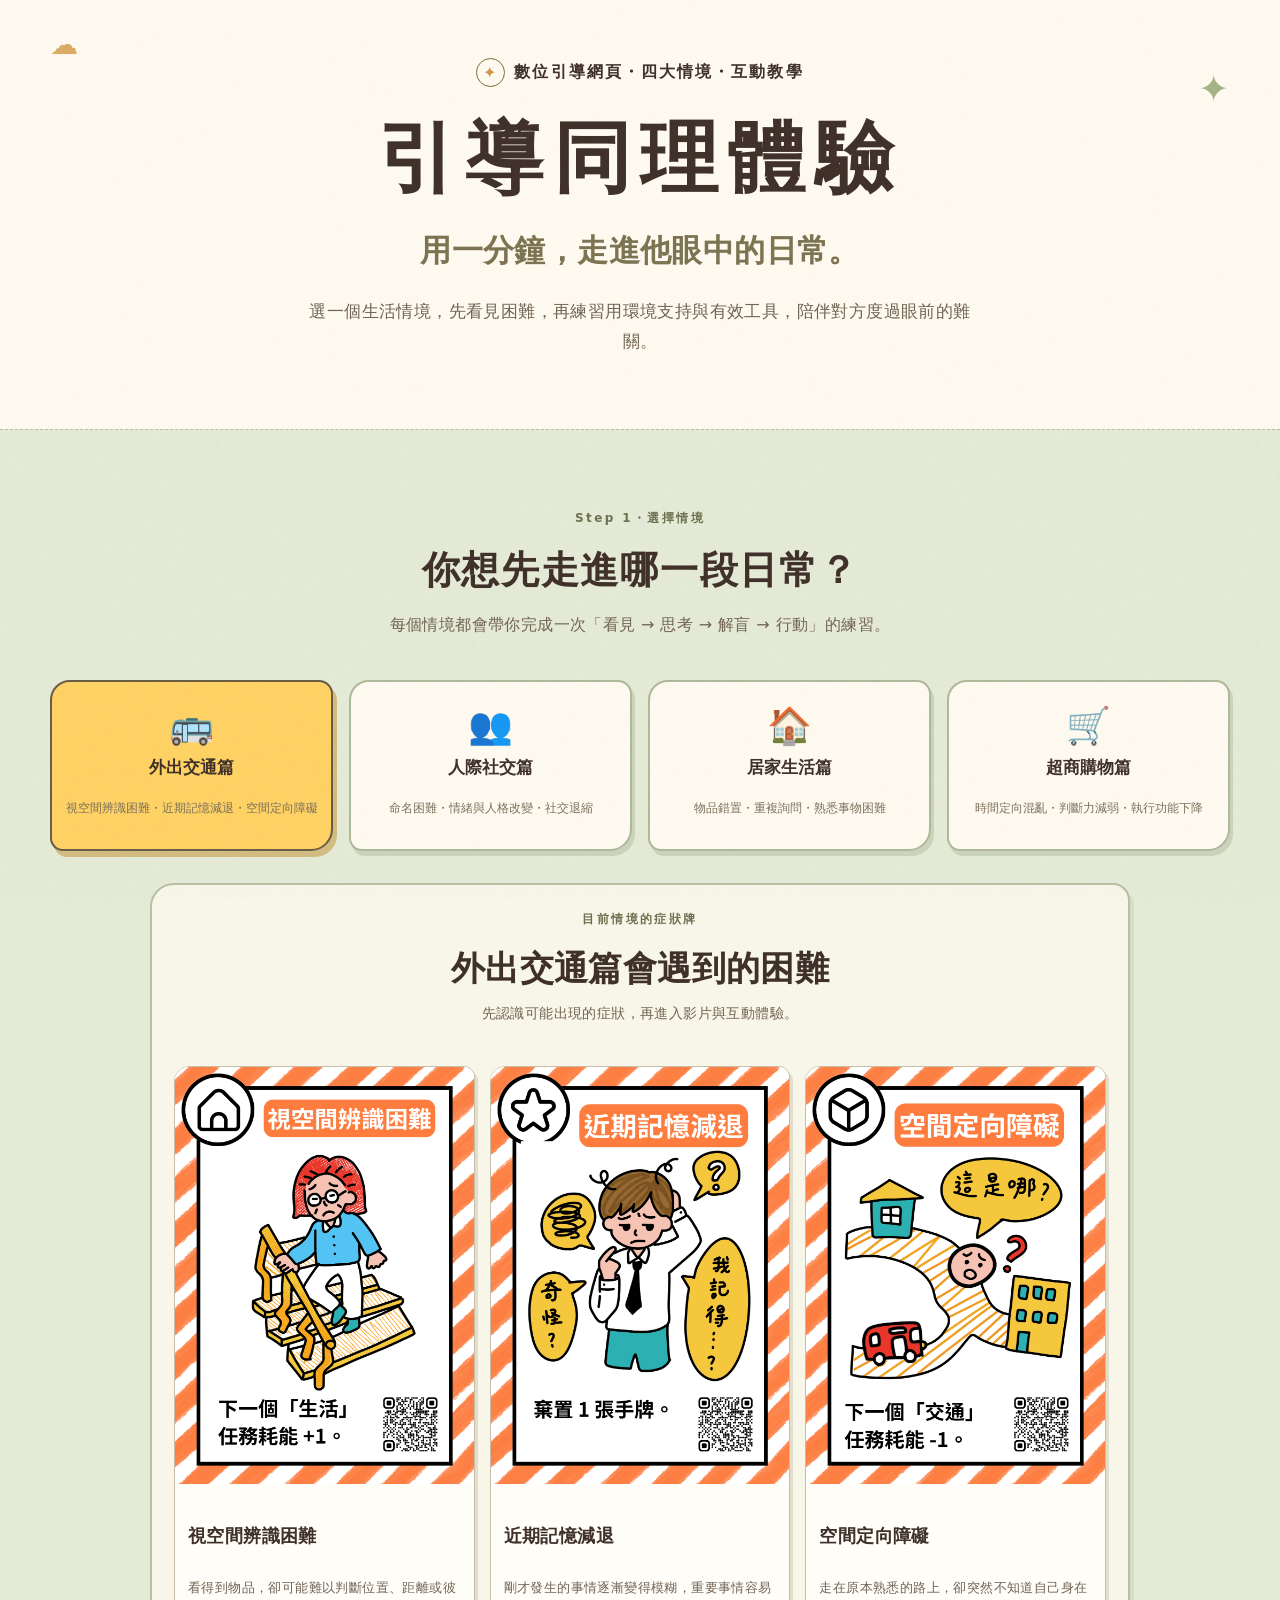
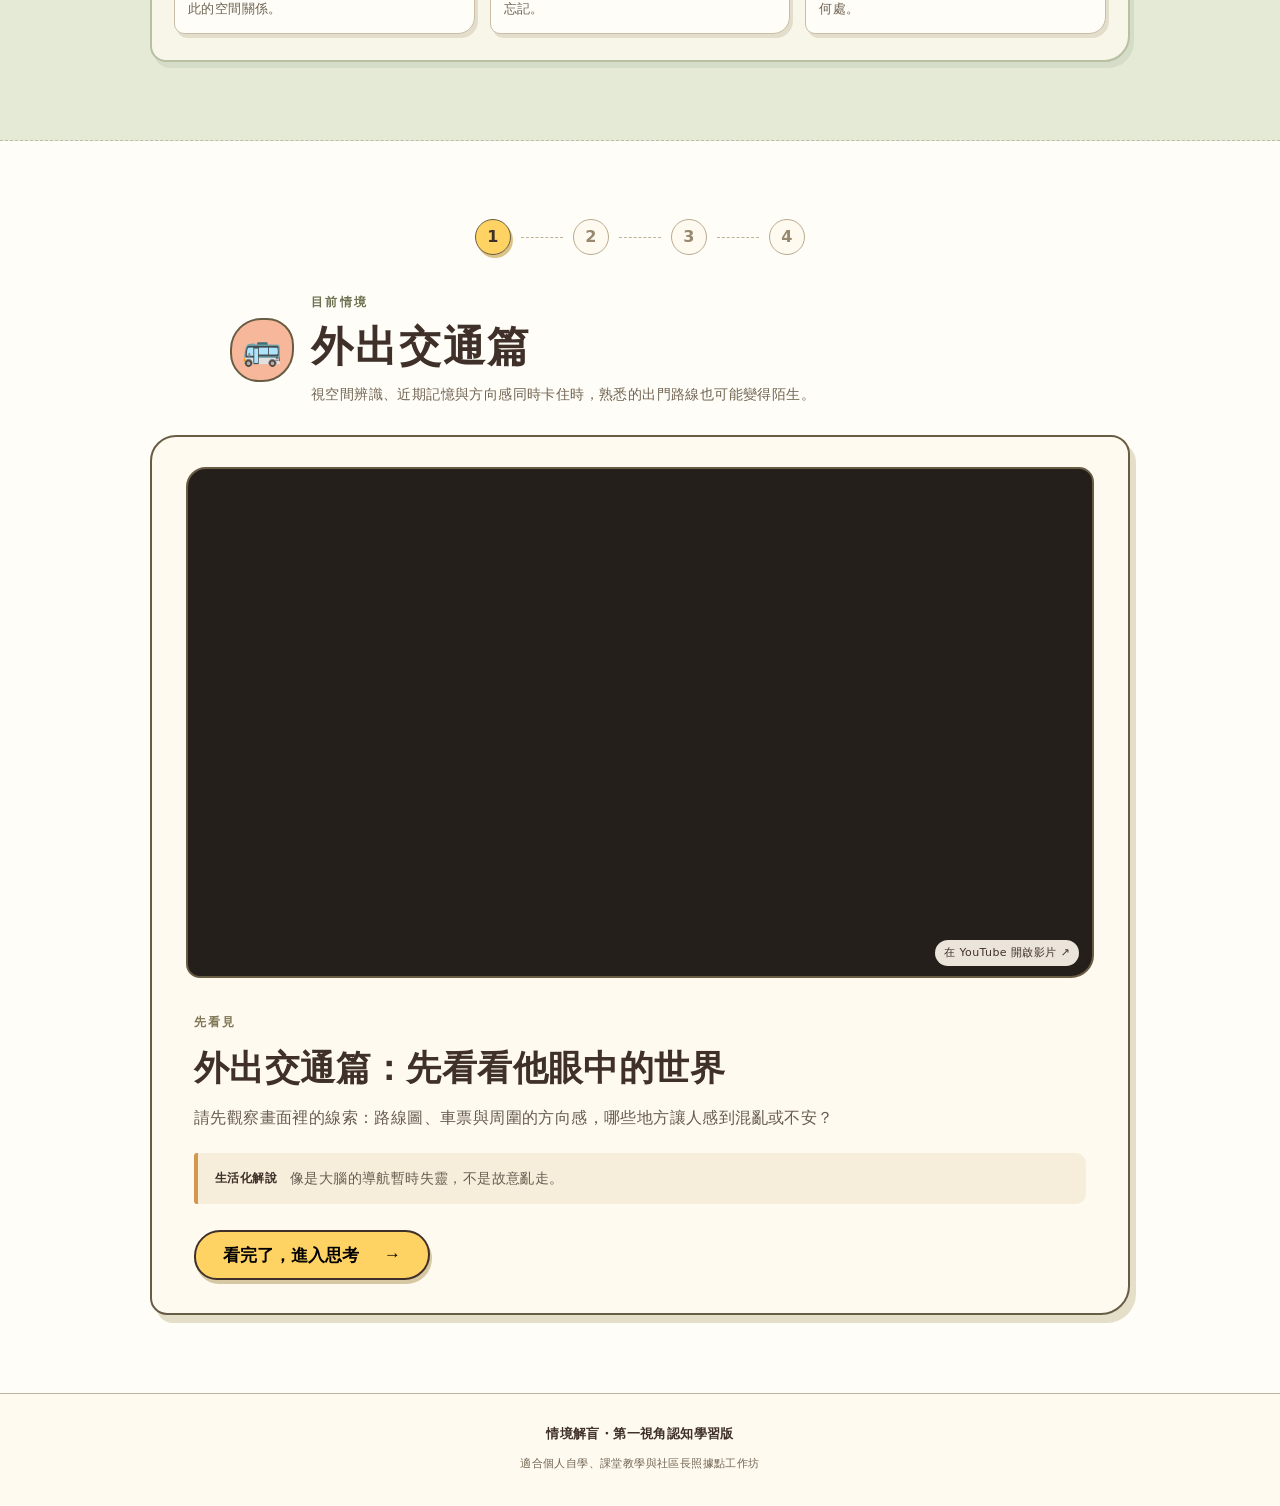
==== commit 6920cadf: "1" ====
--- a/b-mode.html
+++ b/b-mode.html
@@ -33,6 +33,14 @@
         <button class="b-scenario-card" type="button" role="tab" aria-selected="false" data-scenario="home"><span class="b-scenario-icon">🏠</span><strong>居家生活篇</strong><small>物品錯置・重複詢問・熟悉事物困難</small></button>
         <button class="b-scenario-card" type="button" role="tab" aria-selected="false" data-scenario="shop"><span class="b-scenario-icon">🛒</span><strong>超商購物篇</strong><small>時間定向混亂・判斷力減弱・執行功能下降</small></button>
       </div>
+      <div class="b-symptom-panel" id="symptom-panel" aria-live="polite" aria-labelledby="symptom-heading">
+        <div class="section-heading">
+          <p class="eyebrow small">目前情境的症狀牌</p>
+          <h3 id="symptom-heading">外出交通篇會遇到的困難</h3>
+          <p>先認識可能出現的症狀，再進入影片與互動體驗。</p>
+        </div>
+        <div class="b-symptom-grid" id="symptom-cards"></div>
+      </div>
     </div>
   </section>
 
--- a/styles.css
+++ b/styles.css
@@ -11,7 +11,7 @@
 
 
 /* Game introduction page */
-.game-page .game-hero{position:relative;text-align:center;padding-block:52px 58px;overflow:hidden}.game-hero .eyebrow{justify-content:center;margin-bottom:15px}.tiny-sun{display:grid;place-items:center;width:29px;height:29px;border:1.5px solid #806b42;border-radius:50%;color:#d39449}.game-hero h1{font-size:clamp(40px,6vw,68px);letter-spacing:.08em}.game-lede{max-width:620px;margin:19px auto 0;color:var(--muted);font-size:17px}.game-hero-doodle{position:absolute;inset:25px 0 auto;display:flex;justify-content:space-between;color:#dbac62;font-size:27px;pointer-events:none}.game-hero-doodle span:nth-child(2){color:#a5b486;font-size:36px;transform:translateY(30px)}.game-hero-doodle span:nth-child(3){color:#e8a18d;transform:translateY(9px)}.video-section{background:#f6eddb;border-block:1px dashed #c5b79d}.video-placeholder{max-width:900px;margin:0 auto;text-align:center}.video-frame{display:flex;align-items:center;justify-content:center;gap:21px;min-height:330px;border:2px solid var(--line);border-radius:27px 20px 30px 18px;background:#e4ead6;box-shadow:6px 8px 0 #d4c8ac;position:relative;overflow:hidden}.video-frame:before{content:"";position:absolute;inset:15px;border:1px dashed #9da887;border-radius:19px;transform:rotate(-.6deg)}.video-frame>div,.play-mark{position:relative;z-index:1}.play-mark{display:grid;place-items:center;width:76px;height:76px;padding-left:5px;border:2px solid var(--line);border-radius:50%;background:var(--yellow);font-size:30px;box-shadow:3px 4px 0 #cdbb8a}.video-frame strong{display:block;font-size:21px}.video-frame small{display:block;margin-top:6px;color:var(--muted);font-size:13px}.video-note{margin-top:16px;color:#907f64;font-size:12px}.rules-section{background:var(--paper)}.rules-tabs{display:flex;justify-content:center;gap:18px;margin:0 auto 35px}.rule-tab{display:flex;align-items:center;gap:13px;min-width:260px;padding:13px 21px;border:2px solid #b5aa92;border-radius:19px 14px 20px 13px;background:#fffdf7;color:var(--ink);font:inherit;text-align:left;cursor:pointer;box-shadow:3px 4px 0 #e5dfca;transition:transform .18s,background .18s,border-color .18s}.rule-tab:hover,.rule-tab:focus-visible{transform:translateY(-3px);outline:0}.rule-tab.is-active{background:var(--yellow);border-color:var(--line);box-shadow:4px 6px 0 #d4bf85}.rule-tab .badge{flex:0 0 auto;width:43px;height:43px;font-size:24px}.rule-tab strong,.rule-tab small{display:block}.rule-tab strong{font-size:16px}.rule-tab small{margin-top:2px;color:#796d59;font-size:12px}.rule-panel{padding:38px 40px 40px;border:2px solid var(--line);border-radius:25px 19px 27px 17px;background:#fffdf7;box-shadow:5px 7px 0 #e5dfca}.rule-panel[hidden]{display:none}.rule-panel-heading{display:flex;align-items:flex-start;gap:17px;border-bottom:1px dashed #c3b59b;padding-bottom:28px}.rule-panel-heading .badge{flex:0 0 auto;margin-top:7px}.rule-panel-heading .small{margin-bottom:5px}.rule-panel-heading h3{font-size:29px}.rule-panel-heading>div>p:last-child{margin-top:8px;color:var(--muted)}.rule-grid{display:grid;grid-template-columns:repeat(3,1fr);gap:27px;margin-top:32px}.rule-step{position:relative;padding:23px 22px 24px 67px;background:#f6eddb;border-radius:18px 13px 20px 14px;min-height:260px}.rule-step:nth-child(2){background:#e4ead6}.rule-step:nth-child(3){background:#fae2d6}.rule-step .step-number{left:17px;top:20px;width:38px;height:38px;font-size:17px}.rule-step h4{font-size:21px;margin-bottom:11px}.rule-step p,.rule-step li{font-size:14px;line-height:1.8;color:#675d50}.rule-step ol{padding-left:20px;margin:0}.rule-step li+li{margin-top:7px}.rule-note{font-size:12px!important;color:#8e7e66!important;margin-top:14px}.download-link{font-weight:800;color:#7d6333;text-decoration-thickness:2px}.game-next{display:flex;align-items:center;justify-content:space-between;gap:30px}.game-next h2{max-width:590px}.download-placeholder{background:#e4ead6;border-block:1px dashed #b7c0a1}.download-empty{max-width:650px;margin:0 auto;padding:54px 30px;text-align:center;border:2px dashed #a2ae88;border-radius:23px 18px 25px 17px;background:#fffaf0}.download-empty>span{font-size:42px}.download-empty h2{margin-top:8px}.download-empty p{margin:14px auto 24px;color:var(--muted)}
+.game-page .game-hero{position:relative;text-align:center;padding-block:52px 58px;overflow:hidden}.game-hero .eyebrow{justify-content:center;margin-bottom:15px}.tiny-sun{display:grid;place-items:center;width:29px;height:29px;border:1.5px solid #806b42;border-radius:50%;color:#d39449}.game-hero h1{font-size:clamp(40px,6vw,68px);letter-spacing:.08em}.game-lede{max-width:620px;margin:19px auto 0;color:var(--muted);font-size:17px}.game-hero-doodle{position:absolute;inset:25px 0 auto;display:flex;justify-content:space-between;color:#dbac62;font-size:27px;pointer-events:none}.game-hero-doodle span:nth-child(2){color:#a5b486;font-size:36px;transform:translateY(30px)}.game-hero-doodle span:nth-child(3){color:#e8a18d;transform:translateY(9px)}.video-section{background:#f6eddb;border-block:1px dashed #c5b79d}.video-placeholder{max-width:900px;margin:0 auto;text-align:center}.video-frame{display:flex;align-items:center;justify-content:center;gap:21px;min-height:330px;border:2px solid var(--line);border-radius:27px 20px 30px 18px;background:#e4ead6;box-shadow:6px 8px 0 #d4c8ac;position:relative;overflow:hidden}.video-frame:before{content:"";position:absolute;inset:15px;border:1px dashed #9da887;border-radius:19px;transform:rotate(-.6deg)}.video-frame>div,.play-mark{position:relative;z-index:1}.play-mark{display:grid;place-items:center;width:76px;height:76px;padding-left:5px;border:2px solid var(--line);border-radius:50%;background:var(--yellow);font-size:30px;box-shadow:3px 4px 0 #cdbb8a}.video-frame strong{display:block;font-size:21px}.video-frame small{display:block;margin-top:6px;color:var(--muted);font-size:13px}.video-note{margin-top:16px;color:#907f64;font-size:12px}.rules-section{background:var(--paper)}.rules-tabs{display:flex;justify-content:center;gap:18px;margin:0 auto 35px}.rule-tab{display:flex;align-items:center;gap:13px;min-width:260px;padding:13px 21px;border:2px solid #b5aa92;border-radius:19px 14px 20px 13px;background:#fffdf7;color:var(--ink);font:inherit;text-align:left;cursor:pointer;box-shadow:3px 4px 0 #e5dfca;transition:transform .18s,background .18s,border-color .18s}.rule-tab:hover,.rule-tab:focus-visible{transform:translateY(-3px);outline:0}.rule-tab.is-active{background:var(--yellow);border-color:var(--line);box-shadow:4px 6px 0 #d4bf85}.rule-tab .badge{flex:0 0 auto;width:43px;height:43px;font-size:24px}.rule-tab strong,.rule-tab small{display:block}.rule-tab strong{font-size:16px}.rule-tab small{margin-top:2px;color:#796d59;font-size:12px}.rule-panel{padding:38px 40px 40px;border:2px solid var(--line);border-radius:25px 19px 27px 17px;background:#fffdf7;box-shadow:5px 7px 0 #e5dfca}.rule-panel[hidden]{display:none}.rule-panel-heading{display:flex;align-items:flex-start;gap:17px;border-bottom:1px dashed #c3b59b;padding-bottom:28px}.rule-panel-heading .badge{flex:0 0 auto;margin-top:7px}.rule-panel-heading .small{margin-bottom:5px}.rule-panel-heading h3{font-size:29px}.rule-panel-heading>div>p:last-child{margin-top:8px;color:var(--muted)}.rule-grid{display:grid;grid-template-columns:repeat(3,1fr);gap:27px;margin-top:32px}.rule-step{position:relative;padding:23px 22px 24px 67px;background:#f6eddb;border-radius:18px 13px 20px 14px;min-height:260px}.rule-step:nth-child(2){background:#e4ead6}.rule-step:nth-child(3){background:#fae2d6}.rule-step .step-number{left:17px;top:20px;width:38px;height:38px;font-size:17px}.rule-step h4{font-size:21px;margin-bottom:11px}.rule-step p,.rule-step li{font-size:14px;line-height:1.8;color:#675d50}.rule-step ol{padding-left:20px;margin:0}.rule-step li+li{margin-top:7px}.rule-note{font-size:12px!important;color:#8e7e66!important;margin-top:14px}.download-link{font-weight:800;color:#7d6333;text-decoration-thickness:2px}.game-next{display:flex;align-items:center;justify-content:space-between;gap:30px}.game-next h2{max-width:590px}.download-placeholder{background:#e4ead6;border-block:1px dashed #b7c0a1}.download-empty{max-width:650px;margin:0 auto;padding:54px 30px;text-align:center;border:2px dashed #a2ae88;border-radius:23px 18px 25px 17px;background:#fffaf0}.download-empty>span{font-size:42px}.download-empty h2{margin-top:8px}.download-empty p{margin:14px auto 24px;color:var(--muted)}.download-actions{display:flex;justify-content:center;gap:14px;flex-wrap:wrap;margin:24px 0 18px}.download-actions .button{font-size:15px;padding:10px 20px}.download-actions .secondary{background:#fffdf7}.download-empty>.download-link{display:inline-block;margin-top:5px}
 @media(max-width:760px){.game-page .game-hero{padding-block:35px 43px}.game-lede{font-size:15px}.game-hero-doodle{inset:14px 6px auto}.video-frame{min-height:260px;flex-direction:column;gap:14px;padding:35px 20px}.play-mark{width:65px;height:65px;font-size:25px}.video-frame strong{font-size:18px}.rules-tabs{gap:10px}.rule-tab{min-width:0;flex:1;padding:11px 12px;gap:9px}.rule-tab strong{font-size:14px}.rule-tab small{font-size:11px}.rule-tab .badge{width:37px;height:37px;font-size:21px}.rule-panel{padding:26px 18px 20px}.rule-panel-heading{gap:11px}.rule-panel-heading h3{font-size:24px}.rule-panel-heading>div>p:last-child{font-size:14px}.rule-grid{grid-template-columns:1fr;gap:16px;margin-top:22px}.rule-step{min-height:0;padding:20px 18px 20px 65px}.game-next{display:block;text-align:center}.game-next h2{margin-bottom:22px}.download-empty{padding:40px 20px}}
 @media(max-width:430px){.rules-tabs{display:grid;grid-template-columns:1fr}.rule-tab{width:100%}}
 
--- a/b-mode.css
+++ b/b-mode.css
@@ -14,3 +14,5 @@
 /* Selected card reveal */
 .selected-card-result{display:grid;grid-template-columns:minmax(230px,.8fr) minmax(0,1.2fr);gap:34px;align-items:center;max-width:780px;margin:28px auto 0;padding:22px;background:#fffaf0;border:1.5px dashed #c3b59b;border-radius:19px 14px 21px 13px}.selected-card-visual{display:grid;place-items:center;min-height:340px;padding:8px}.selected-card-visual img{display:block;width:min(250px,100%);height:auto;aspect-ratio:1116 / 1559;object-fit:contain;border-radius:9px;box-shadow:7px 9px 0 #d9ccb0}.selected-card-copy h4{font-size:28px;margin:0 0 12px}.selected-card-description{color:#665b4f;font-size:15px;line-height:1.85}.selected-card-detail{margin-top:18px;padding:12px 15px;border-left:3px solid #d4974e;border-radius:3px 10px 10px 3px;background:#f6eddb}.selected-card-detail b{display:block;color:#80643d;font-size:12px;margin-bottom:3px}.selected-card-detail p{color:#675d50;font-size:13px;line-height:1.75}.selected-card-result+.b-next{display:flex;margin-inline:auto}
 @media(max-width:650px){.selected-card-result{grid-template-columns:1fr;gap:16px;padding:16px}.selected-card-visual{min-height:0}.selected-card-visual img{width:min(220px,72vw)}.selected-card-copy{text-align:left}.selected-card-copy h4{text-align:center;font-size:25px}}
+
+.b-symptom-panel{margin:32px auto 0;padding:24px 22px 26px;max-width:980px;border:2px solid #b7c0a1;border-radius:24px 17px 26px 16px;background:#f8f5e9;box-shadow:4px 6px 0 #d5ddc8}.b-symptom-panel .section-heading{text-align:center}.b-symptom-panel .section-heading h3{font-size:clamp(24px,3vw,34px);margin-top:6px}.b-symptom-panel .section-heading>p:last-child{margin-top:8px;color:var(--muted);font-size:14px}.b-symptom-grid{display:grid;grid-template-columns:repeat(3,1fr);gap:15px;margin-top:20px}.b-symptom-card{display:flex;flex-direction:column;overflow:hidden;border:1.5px solid #c9bda7;border-radius:15px 11px 17px 10px;background:#fffdf7;box-shadow:3px 4px 0 #e3ddcc}.b-symptom-card img{display:block;width:100%;aspect-ratio:1116 / 1559;object-fit:contain;background:#fff}.b-symptom-card div{padding:12px 13px 14px}.b-symptom-card h4{font-size:18px}.b-symptom-card p{margin-top:5px;color:#6f6455;font-size:13px;line-height:1.65}@media(max-width:650px){.b-symptom-panel{padding:20px 14px}.b-symptom-grid{grid-template-columns:1fr;gap:13px}.b-symptom-card{display:grid;grid-template-columns:112px 1fr;align-items:center}.b-symptom-card img{height:158px}.b-symptom-card div{padding:10px 12px}}
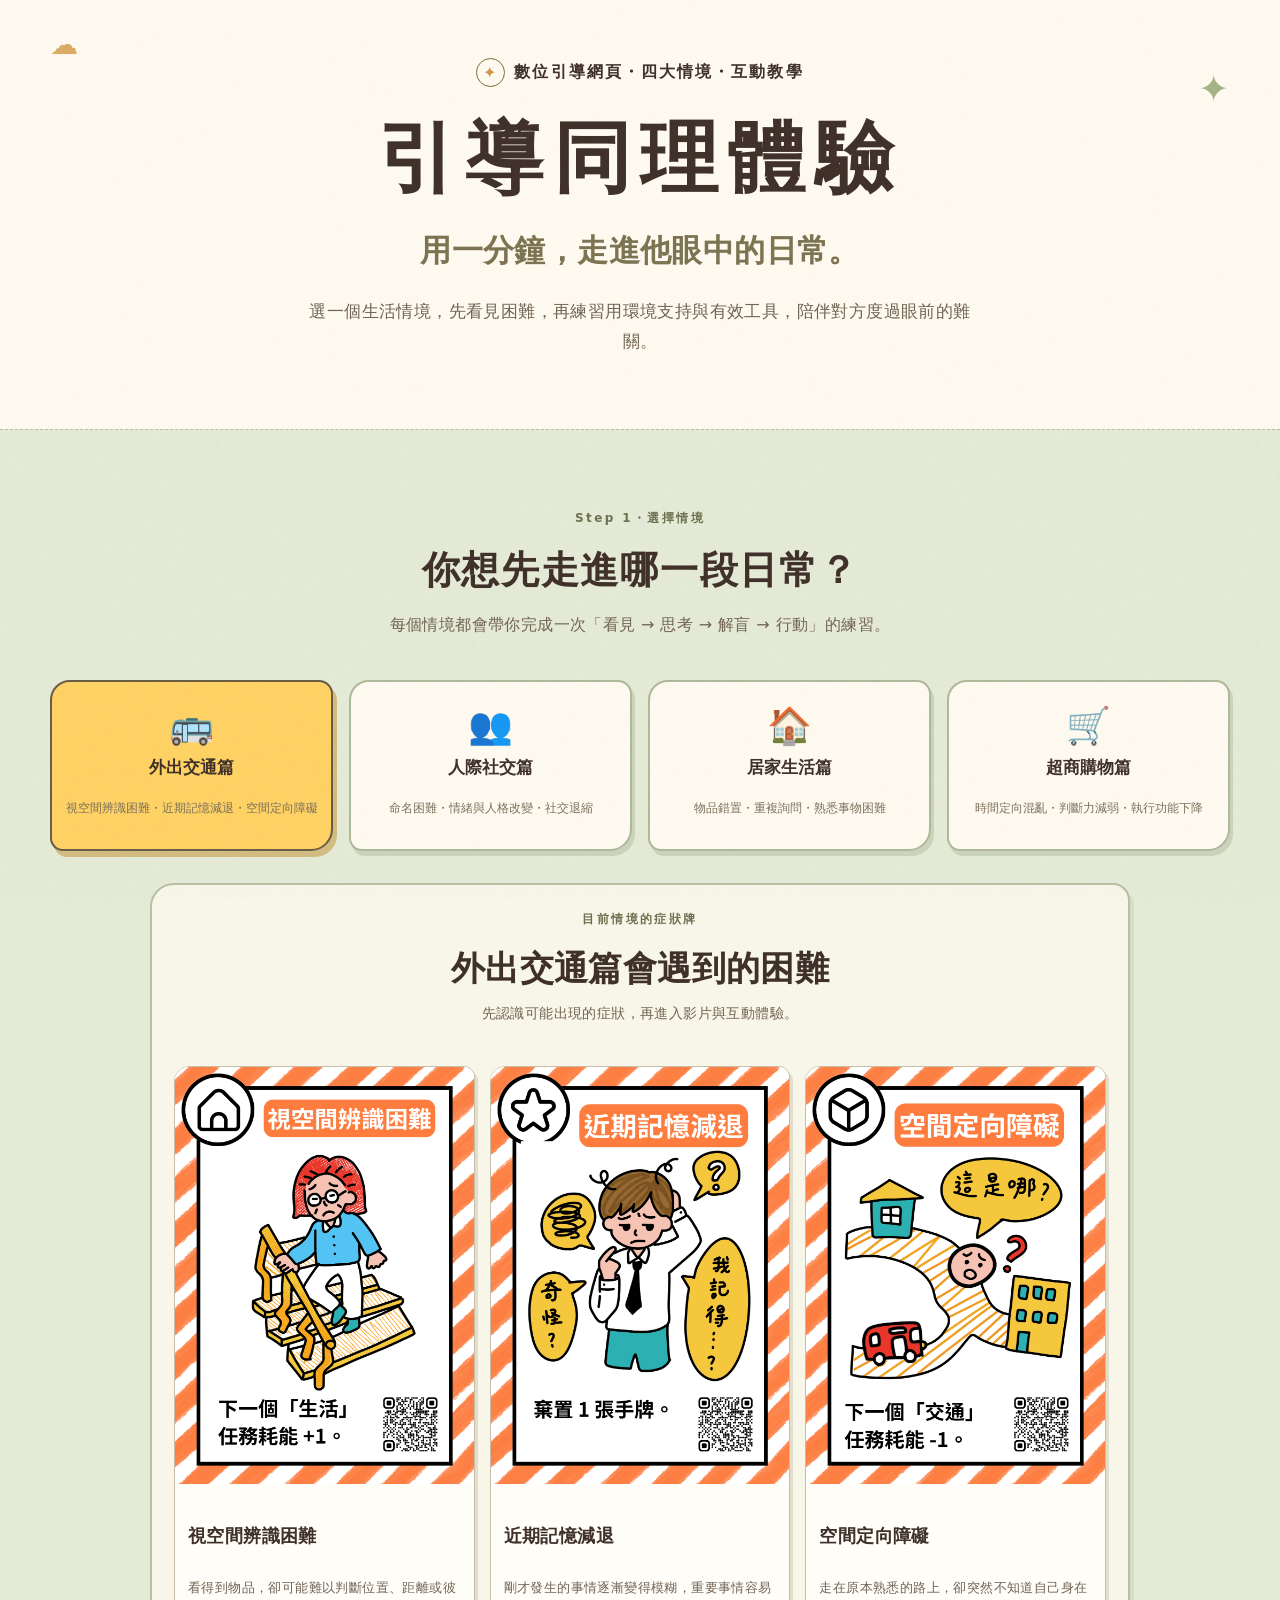
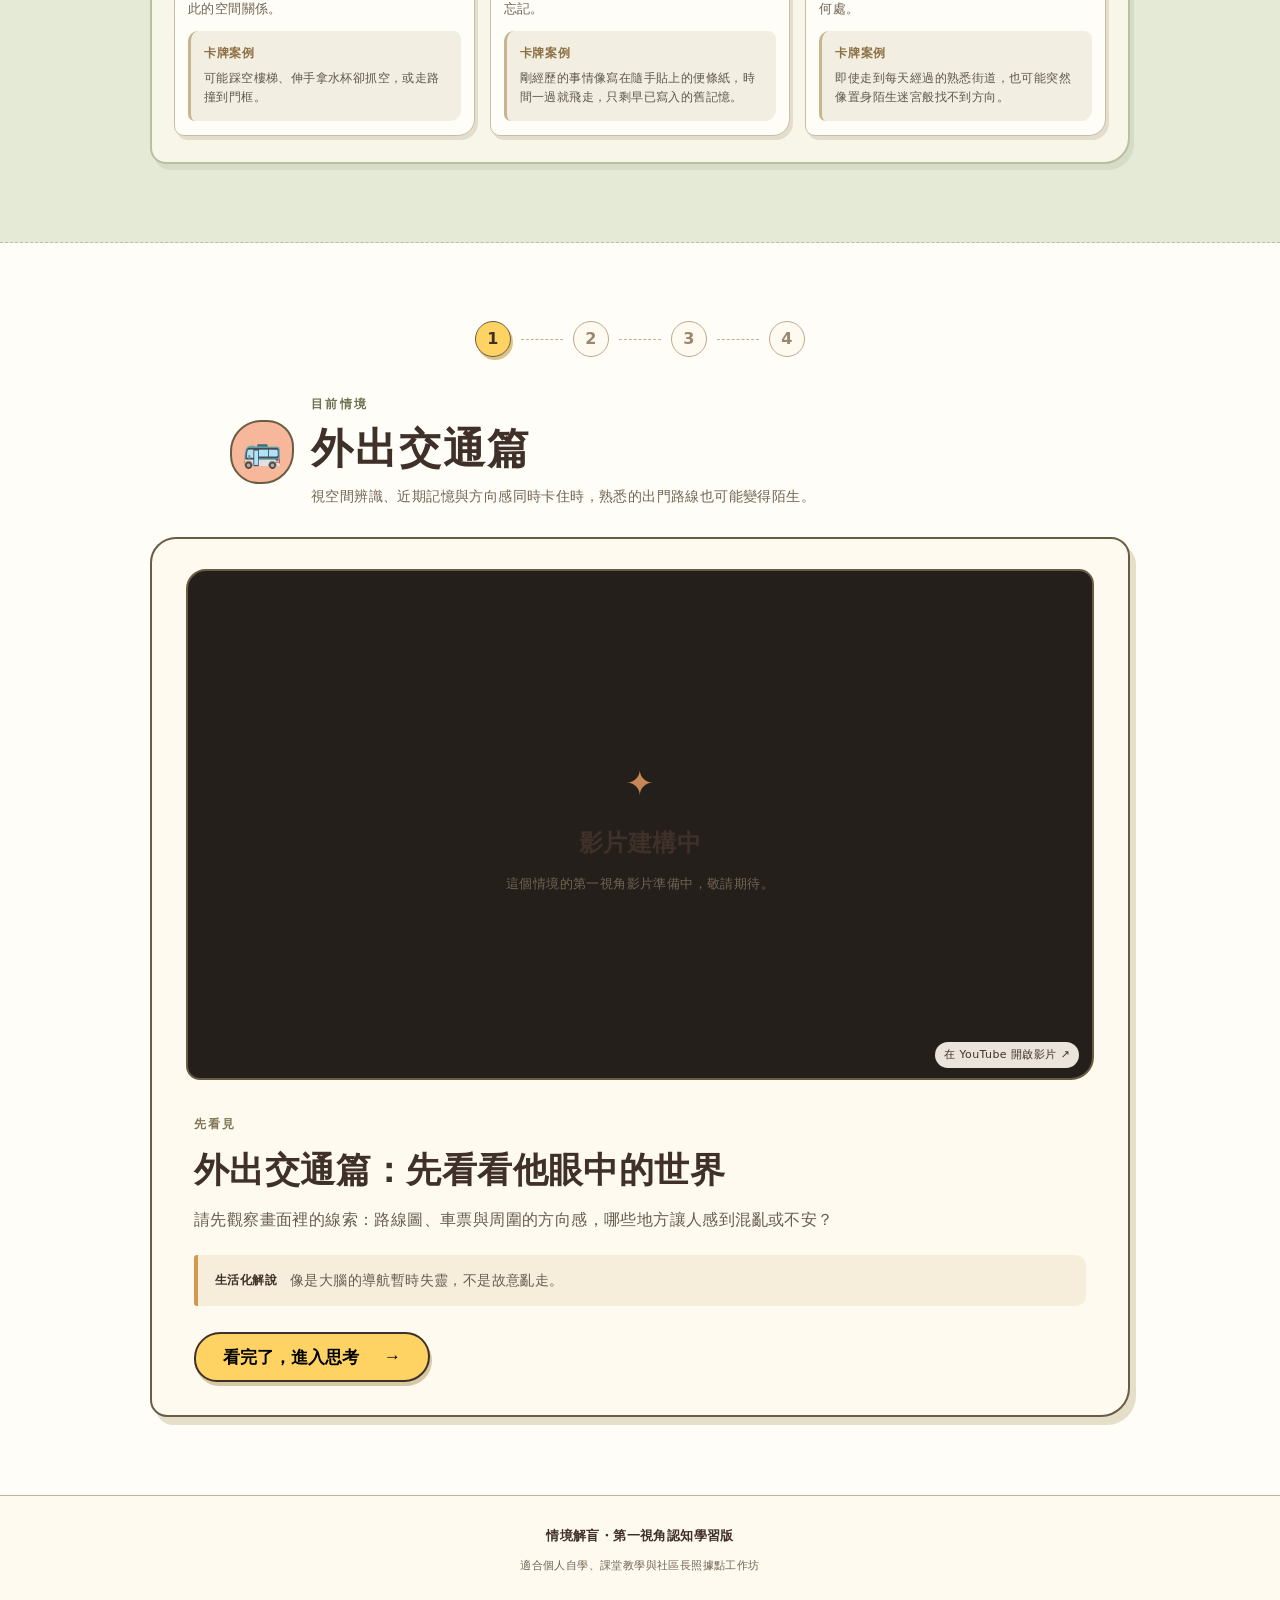
==== commit a3559eaf: "3" ====
--- a/b-mode.html
+++ b/b-mode.html
@@ -50,7 +50,7 @@
       <div class="b-scenario-head"><span class="b-current-icon" aria-hidden="true">🚌</span><div><p class="eyebrow small">目前情境</p><h2 id="experience-heading">外出交通篇</h2><p id="scenario-summary">視空間辨識、近期記憶與方向感同時卡住時，熟悉的出門路線也可能變得陌生。</p></div></div>
 
       <div class="b-stage-card" id="stage-video">
-        <div class="b-stage-media b-stage-media-video" aria-label="外出交通篇第一視角情境影片"><iframe src="https://www.youtube.com/embed/6k_PMNWDBLY" title="外出交通篇第一視角情境影片" loading="lazy" allow="accelerometer; autoplay; clipboard-write; encrypted-media; gyroscope; picture-in-picture; web-share" allowfullscreen></iframe><a class="video-fallback-link" href="https://youtube.com/shorts/6k_PMNWDBLY" target="_blank" rel="noopener">在 YouTube 開啟影片 ↗</a></div>
+        <div class="b-stage-media b-stage-media-video" id="scenario-video" aria-label="外出交通篇第一視角情境影片"><iframe src="https://www.youtube.com/embed/6k_PMNWDBLY" title="外出交通篇第一視角情境影片" loading="lazy" allow="accelerometer; autoplay; clipboard-write; encrypted-media; gyroscope; picture-in-picture; web-share" allowfullscreen></iframe><a class="video-fallback-link" href="https://youtube.com/shorts/6k_PMNWDBLY" target="_blank" rel="noopener">在 YouTube 開啟影片 ↗</a><div class="video-coming-soon" hidden><span aria-hidden="true">✦</span><strong>影片建構中</strong><small>這個情境的第一視角影片準備中，敬請期待。</small></div></div>
         <div class="b-stage-copy"><span class="stage-label">先看見</span><h3>如果熟悉的路突然不熟悉了？</h3><p id="scene-prompt">請先觀察畫面裡的線索：路線圖、車票與周圍的方向感，哪些地方讓人感到混亂或不安？</p><div class="b-life-explain"><b>生活化解說</b><span id="scene-metaphor">像是大腦的導航暫時失靈，不是故意亂走。</span></div><button class="button primary b-next" type="button" data-next="think">看完了，進入思考 <span aria-hidden="true">→</span></button></div>
       </div>
 
--- a/styles.css
+++ b/styles.css
@@ -11,8 +11,8 @@
 
 
 /* Game introduction page */
-.game-page .game-hero{position:relative;text-align:center;padding-block:52px 58px;overflow:hidden}.game-hero .eyebrow{justify-content:center;margin-bottom:15px}.tiny-sun{display:grid;place-items:center;width:29px;height:29px;border:1.5px solid #806b42;border-radius:50%;color:#d39449}.game-hero h1{font-size:clamp(40px,6vw,68px);letter-spacing:.08em}.game-lede{max-width:620px;margin:19px auto 0;color:var(--muted);font-size:17px}.game-hero-doodle{position:absolute;inset:25px 0 auto;display:flex;justify-content:space-between;color:#dbac62;font-size:27px;pointer-events:none}.game-hero-doodle span:nth-child(2){color:#a5b486;font-size:36px;transform:translateY(30px)}.game-hero-doodle span:nth-child(3){color:#e8a18d;transform:translateY(9px)}.video-section{background:#f6eddb;border-block:1px dashed #c5b79d}.video-placeholder{max-width:900px;margin:0 auto;text-align:center}.video-frame{display:flex;align-items:center;justify-content:center;gap:21px;min-height:330px;border:2px solid var(--line);border-radius:27px 20px 30px 18px;background:#e4ead6;box-shadow:6px 8px 0 #d4c8ac;position:relative;overflow:hidden}.video-frame:before{content:"";position:absolute;inset:15px;border:1px dashed #9da887;border-radius:19px;transform:rotate(-.6deg)}.video-frame>div,.play-mark{position:relative;z-index:1}.play-mark{display:grid;place-items:center;width:76px;height:76px;padding-left:5px;border:2px solid var(--line);border-radius:50%;background:var(--yellow);font-size:30px;box-shadow:3px 4px 0 #cdbb8a}.video-frame strong{display:block;font-size:21px}.video-frame small{display:block;margin-top:6px;color:var(--muted);font-size:13px}.video-note{margin-top:16px;color:#907f64;font-size:12px}.rules-section{background:var(--paper)}.rules-tabs{display:flex;justify-content:center;gap:18px;margin:0 auto 35px}.rule-tab{display:flex;align-items:center;gap:13px;min-width:260px;padding:13px 21px;border:2px solid #b5aa92;border-radius:19px 14px 20px 13px;background:#fffdf7;color:var(--ink);font:inherit;text-align:left;cursor:pointer;box-shadow:3px 4px 0 #e5dfca;transition:transform .18s,background .18s,border-color .18s}.rule-tab:hover,.rule-tab:focus-visible{transform:translateY(-3px);outline:0}.rule-tab.is-active{background:var(--yellow);border-color:var(--line);box-shadow:4px 6px 0 #d4bf85}.rule-tab .badge{flex:0 0 auto;width:43px;height:43px;font-size:24px}.rule-tab strong,.rule-tab small{display:block}.rule-tab strong{font-size:16px}.rule-tab small{margin-top:2px;color:#796d59;font-size:12px}.rule-panel{padding:38px 40px 40px;border:2px solid var(--line);border-radius:25px 19px 27px 17px;background:#fffdf7;box-shadow:5px 7px 0 #e5dfca}.rule-panel[hidden]{display:none}.rule-panel-heading{display:flex;align-items:flex-start;gap:17px;border-bottom:1px dashed #c3b59b;padding-bottom:28px}.rule-panel-heading .badge{flex:0 0 auto;margin-top:7px}.rule-panel-heading .small{margin-bottom:5px}.rule-panel-heading h3{font-size:29px}.rule-panel-heading>div>p:last-child{margin-top:8px;color:var(--muted)}.rule-grid{display:grid;grid-template-columns:repeat(3,1fr);gap:27px;margin-top:32px}.rule-step{position:relative;padding:23px 22px 24px 67px;background:#f6eddb;border-radius:18px 13px 20px 14px;min-height:260px}.rule-step:nth-child(2){background:#e4ead6}.rule-step:nth-child(3){background:#fae2d6}.rule-step .step-number{left:17px;top:20px;width:38px;height:38px;font-size:17px}.rule-step h4{font-size:21px;margin-bottom:11px}.rule-step p,.rule-step li{font-size:14px;line-height:1.8;color:#675d50}.rule-step ol{padding-left:20px;margin:0}.rule-step li+li{margin-top:7px}.rule-note{font-size:12px!important;color:#8e7e66!important;margin-top:14px}.download-link{font-weight:800;color:#7d6333;text-decoration-thickness:2px}.game-next{display:flex;align-items:center;justify-content:space-between;gap:30px}.game-next h2{max-width:590px}.download-placeholder{background:#e4ead6;border-block:1px dashed #b7c0a1}.download-empty{max-width:650px;margin:0 auto;padding:54px 30px;text-align:center;border:2px dashed #a2ae88;border-radius:23px 18px 25px 17px;background:#fffaf0}.download-empty>span{font-size:42px}.download-empty h2{margin-top:8px}.download-empty p{margin:14px auto 24px;color:var(--muted)}.download-actions{display:flex;justify-content:center;gap:14px;flex-wrap:wrap;margin:24px 0 18px}.download-actions .button{font-size:15px;padding:10px 20px}.download-actions .secondary{background:#fffdf7}.download-empty>.download-link{display:inline-block;margin-top:5px}
-@media(max-width:760px){.game-page .game-hero{padding-block:35px 43px}.game-lede{font-size:15px}.game-hero-doodle{inset:14px 6px auto}.video-frame{min-height:260px;flex-direction:column;gap:14px;padding:35px 20px}.play-mark{width:65px;height:65px;font-size:25px}.video-frame strong{font-size:18px}.rules-tabs{gap:10px}.rule-tab{min-width:0;flex:1;padding:11px 12px;gap:9px}.rule-tab strong{font-size:14px}.rule-tab small{font-size:11px}.rule-tab .badge{width:37px;height:37px;font-size:21px}.rule-panel{padding:26px 18px 20px}.rule-panel-heading{gap:11px}.rule-panel-heading h3{font-size:24px}.rule-panel-heading>div>p:last-child{font-size:14px}.rule-grid{grid-template-columns:1fr;gap:16px;margin-top:22px}.rule-step{min-height:0;padding:20px 18px 20px 65px}.game-next{display:block;text-align:center}.game-next h2{margin-bottom:22px}.download-empty{padding:40px 20px}}
+.game-page .game-hero{position:relative;text-align:center;padding-block:52px 58px;overflow:hidden}.game-hero .eyebrow{justify-content:center;margin-bottom:15px}.tiny-sun{display:grid;place-items:center;width:29px;height:29px;border:1.5px solid #806b42;border-radius:50%;color:#d39449}.game-hero h1{font-size:clamp(40px,6vw,68px);letter-spacing:.08em}.game-lede{max-width:620px;margin:19px auto 0;color:var(--muted);font-size:17px}.game-hero-doodle{position:absolute;inset:25px 0 auto;display:flex;justify-content:space-between;color:#dbac62;font-size:27px;pointer-events:none}.game-hero-doodle span:nth-child(2){color:#a5b486;font-size:36px;transform:translateY(30px)}.game-hero-doodle span:nth-child(3){color:#e8a18d;transform:translateY(9px)}.video-section{background:#f6eddb;border-block:1px dashed #c5b79d}.video-placeholder{max-width:900px;margin:0 auto;text-align:center}.video-frame{display:flex;align-items:center;justify-content:center;gap:21px;min-height:330px;border:2px solid var(--line);border-radius:27px 20px 30px 18px;background:#e4ead6;box-shadow:6px 8px 0 #d4c8ac;position:relative;overflow:hidden}.video-frame.video-embed{display:block;min-height:0;padding:0}.video-frame.video-embed iframe{display:block;width:100%;aspect-ratio:16/9;min-height:330px;border:0;position:relative;z-index:0}.video-frame:before{content:"";position:absolute;inset:15px;border:1px dashed #9da887;border-radius:19px;transform:rotate(-.6deg)}.video-frame>div,.play-mark{position:relative;z-index:1}.play-mark{display:grid;place-items:center;width:76px;height:76px;padding-left:5px;border:2px solid var(--line);border-radius:50%;background:var(--yellow);font-size:30px;box-shadow:3px 4px 0 #cdbb8a}.video-frame strong{display:block;font-size:21px}.video-frame small{display:block;margin-top:6px;color:var(--muted);font-size:13px}.video-note{margin-top:16px;color:#907f64;font-size:12px}.rules-section{background:var(--paper)}.rules-tabs{display:flex;justify-content:center;gap:18px;margin:0 auto 35px}.rule-tab{display:flex;align-items:center;gap:13px;min-width:260px;padding:13px 21px;border:2px solid #b5aa92;border-radius:19px 14px 20px 13px;background:#fffdf7;color:var(--ink);font:inherit;text-align:left;cursor:pointer;box-shadow:3px 4px 0 #e5dfca;transition:transform .18s,background .18s,border-color .18s}.rule-tab:hover,.rule-tab:focus-visible{transform:translateY(-3px);outline:0}.rule-tab.is-active{background:var(--yellow);border-color:var(--line);box-shadow:4px 6px 0 #d4bf85}.rule-tab .badge{flex:0 0 auto;width:43px;height:43px;font-size:24px}.rule-tab strong,.rule-tab small{display:block}.rule-tab strong{font-size:16px}.rule-tab small{margin-top:2px;color:#796d59;font-size:12px}.rule-panel{padding:38px 40px 40px;border:2px solid var(--line);border-radius:25px 19px 27px 17px;background:#fffdf7;box-shadow:5px 7px 0 #e5dfca}.rule-panel[hidden]{display:none}.rule-panel-heading{display:flex;align-items:flex-start;gap:17px;border-bottom:1px dashed #c3b59b;padding-bottom:28px}.rule-panel-heading .badge{flex:0 0 auto;margin-top:7px}.rule-panel-heading .small{margin-bottom:5px}.rule-panel-heading h3{font-size:29px}.rule-panel-heading>div>p:last-child{margin-top:8px;color:var(--muted)}.rule-grid{display:grid;grid-template-columns:repeat(3,1fr);gap:27px;margin-top:32px}.rule-step{position:relative;padding:23px 22px 24px 67px;background:#f6eddb;border-radius:18px 13px 20px 14px;min-height:260px}.rule-step:nth-child(2){background:#e4ead6}.rule-step:nth-child(3){background:#fae2d6}.rule-step .step-number{left:17px;top:20px;width:38px;height:38px;font-size:17px}.rule-step h4{font-size:21px;margin-bottom:11px}.rule-step p,.rule-step li{font-size:14px;line-height:1.8;color:#675d50}.rule-step ol{padding-left:20px;margin:0}.rule-step li+li{margin-top:7px}.rule-note{font-size:12px!important;color:#8e7e66!important;margin-top:14px}.download-link{font-weight:800;color:#7d6333;text-decoration-thickness:2px}.game-next{display:flex;align-items:center;justify-content:space-between;gap:30px}.game-next h2{max-width:590px}.download-placeholder{background:#e4ead6;border-block:1px dashed #b7c0a1}.download-empty{max-width:650px;margin:0 auto;padding:54px 30px;text-align:center;border:2px dashed #a2ae88;border-radius:23px 18px 25px 17px;background:#fffaf0}.download-empty>span{font-size:42px}.download-empty h2{margin-top:8px}.download-empty p{margin:14px auto 24px;color:var(--muted)}.download-actions{display:flex;justify-content:center;gap:14px;flex-wrap:wrap;margin:24px 0 18px}.download-actions .button{font-size:15px;padding:10px 20px}.download-actions .secondary{background:#fffdf7}.download-empty>.download-link{display:inline-block;margin-top:5px}
+@media(max-width:760px){.game-page .game-hero{padding-block:35px 43px}.game-lede{font-size:15px}.game-hero-doodle{inset:14px 6px auto}.video-frame{min-height:260px;flex-direction:column;gap:14px;padding:35px 20px}.video-frame.video-embed{min-height:0;padding:0}.video-frame.video-embed iframe{min-height:0}.play-mark{width:65px;height:65px;font-size:25px}.video-frame strong{font-size:18px}.rules-tabs{gap:10px}.rule-tab{min-width:0;flex:1;padding:11px 12px;gap:9px}.rule-tab strong{font-size:14px}.rule-tab small{font-size:11px}.rule-tab .badge{width:37px;height:37px;font-size:21px}.rule-panel{padding:26px 18px 20px}.rule-panel-heading{gap:11px}.rule-panel-heading h3{font-size:24px}.rule-panel-heading>div>p:last-child{font-size:14px}.rule-grid{grid-template-columns:1fr;gap:16px;margin-top:22px}.rule-step{min-height:0;padding:20px 18px 20px 65px}.game-next{display:block;text-align:center}.game-next h2{margin-bottom:22px}.download-empty{padding:40px 20px}}
 @media(max-width:430px){.rules-tabs{display:grid;grid-template-columns:1fr}.rule-tab{width:100%}}
 
 /* Mode A details */
--- a/b-mode.css
+++ b/b-mode.css
@@ -2,7 +2,7 @@
 .b-mode-page{background:var(--paper)}
 .b-hero{position:relative;text-align:center;padding-block:58px 72px;overflow:hidden}.b-hero .eyebrow{justify-content:center;margin-bottom:15px}.b-hero h1{font-size:clamp(44px,7vw,78px);letter-spacing:.12em}.b-hero-sub{margin-top:8px;font-size:clamp(22px,3vw,31px);font-weight:900;color:#7c7351}.b-hero-lede{max-width:690px;margin:17px auto 0;color:var(--muted);font-size:17px}.b-hero-doodle{position:absolute;inset:20px 0 auto;display:flex;justify-content:space-between;color:#dbac62;font-size:28px;pointer-events:none}.b-hero-doodle span:nth-child(2){color:#a5b486;font-size:38px;transform:translateY(35px)}.b-hero-doodle span:nth-child(3){color:#e8a18d;transform:translateY(12px)}
 .b-start-section{background:var(--sage);border-block:1px dashed #b7c0a1}.b-scenario-picker{display:grid;grid-template-columns:repeat(4,1fr);gap:16px}.b-scenario-card{display:flex;flex-direction:column;align-items:center;gap:3px;padding:21px 13px 19px;border:2px solid #aeb99a;border-radius:20px 14px 22px 13px;background:#fffaf0;color:var(--ink);font:inherit;cursor:pointer;box-shadow:3px 5px 0 #cbd4bb;transition:transform .18s,background .18s}.b-scenario-card:hover,.b-scenario-card:focus-visible{transform:translateY(-4px);outline:0}.b-scenario-card.is-active{background:var(--yellow);border-color:var(--line);box-shadow:4px 6px 0 #d2bc82}.b-scenario-icon{font-size:36px;line-height:1.3}.b-scenario-card strong{font-size:17px}.b-scenario-card small{font-size:12px;line-height:1.5;min-height:44px;color:#7c705c;display:flex;align-items:center;justify-content:center}
-.b-experience-section{background:#fffdf7}.b-progress{display:flex;align-items:center;justify-content:center;gap:10px;margin-bottom:37px}.b-progress span{display:grid;place-items:center;width:36px;height:36px;border:1.5px solid #b7aa90;border-radius:50%;color:#97886f;font-weight:800;background:#fffaf0}.b-progress span.is-current{background:var(--yellow);border-color:var(--line);color:var(--ink);box-shadow:2px 3px 0 #dbc388}.b-progress i{width:42px;border-top:1px dashed #bdb198}.b-scenario-head{display:flex;align-items:center;gap:17px;max-width:820px;margin:0 auto 28px}.b-current-icon{display:grid;place-items:center;flex:0 0 auto;width:64px;height:64px;border:2px solid var(--line);border-radius:49% 42% 50% 45%;background:var(--peach);font-size:32px}.b-scenario-head .small{margin-bottom:3px}.b-scenario-head h2{font-size:clamp(28px,4vw,42px)}.b-scenario-head p:last-child{margin-top:4px;color:var(--muted);font-size:14px}.b-stage-card{max-width:980px;margin:0 auto;padding:30px 34px;background:#fffaf0;border:2px solid var(--line);border-radius:26px 19px 29px 17px;box-shadow:6px 8px 0 #e5dfca;scroll-margin-top:25px}.b-stage-media{aspect-ratio:16/7;display:flex;flex-direction:column;align-items:center;justify-content:center;gap:5px;border:2px solid var(--line);border-radius:20px 15px 23px 14px;background:#e4ead6;position:relative;overflow:hidden}.b-stage-media:before{content:"";position:absolute;inset:15px;border:1px dashed #9da887;border-radius:15px;transform:rotate(-.6deg)}.b-stage-media>*{position:relative;z-index:1}.b-stage-media strong{font-size:20px}.b-stage-media small{font-size:12px;color:var(--muted)}.b-play{display:grid;place-items:center;width:65px;height:65px;padding-left:4px;border:2px solid var(--line);border-radius:50%;background:var(--yellow);font-size:24px;box-shadow:3px 4px 0 #cdbb8a}.b-stage-media-video{aspect-ratio:16/9;background:#241f1b}.b-stage-media-video:before{display:none}.b-stage-media-video iframe{position:absolute;inset:0;width:100%;height:100%;border:0}.video-fallback-link{position:absolute;right:13px;bottom:10px;z-index:2;padding:3px 9px;border-radius:13px;background:rgba(255,250,240,.9);font-size:11px;color:var(--ink);text-decoration:none}.video-fallback-link:hover{background:var(--yellow)}.b-stage-copy{padding:29px 8px 3px}.stage-label{display:inline-block;color:#7f7656;font-size:12px;font-weight:800;letter-spacing:.16em}.b-stage-copy h3,.b-think-copy h3,.b-reveal-intro h3,.b-summary-card h3{font-size:clamp(25px,3vw,35px);margin-top:7px}.b-stage-copy>p{max-width:740px;margin-top:11px;color:#665b4f}.b-life-explain{display:flex;align-items:center;gap:13px;margin-top:20px;padding:13px 17px;border-left:4px solid #d4974e;border-radius:3px 10px 10px 3px;background:#f6eddb;color:#675d50;font-size:14px}.b-life-explain b{flex:0 0 auto;color:var(--ink);font-size:12px}.b-next{margin-top:26px}.b-think-card{background:#f6eddb}.b-think-copy{max-width:840px;margin:0 auto}.b-think-copy>p{margin-top:13px;color:#665b4f}.timer-box{display:grid;grid-template-columns:auto auto 1fr;align-items:center;gap:11px;margin-top:22px;padding:13px 16px;border:1.5px dashed #b8a98b;border-radius:14px;background:#fffaf0}.timer-icon{font-size:22px}.timer-box strong{font-family:Georgia,serif;font-size:26px;letter-spacing:.04em}.timer-box small{color:#887963;font-size:12px}.timer-box strong.is-done{color:#b96f60}.choice-heading{display:flex;justify-content:space-between;align-items:center;margin:23px 0 11px}.choice-heading>span{font-size:16px;font-weight:900}.choice-heading small{color:#927e62;font-size:12px}.support-choices{display:grid;grid-template-columns:repeat(5,1fr);gap:10px}.support-choice{min-height:260px;padding:9px;border:1.5px solid #c4b59b;border-radius:10px;background:#fffaf0;color:var(--ink);font:inherit;cursor:pointer;text-align:center;transition:transform .18s,background .18s,border-color .18s}.support-choice:hover,.support-choice:focus-visible{transform:translateY(-4px);outline:0;border-color:var(--line)}.support-choice.is-selected{background:var(--yellow);border:2px solid var(--line);box-shadow:3px 4px 0 #d6bf83}.choice-image{display:grid;place-items:center;width:100%;aspect-ratio:1116 / 1559;margin:0 auto;overflow:hidden;border-radius:6px;background:#fffaf0}.choice-image img{display:block;width:100%;height:100%;object-fit:contain}.choice-icon{display:block;font-size:30px;margin-bottom:6px}.support-choice strong,.support-choice small{display:block}.support-choice strong{font-size:14px}.support-choice small{margin-top:4px;color:#756a58;font-size:11px;line-height:1.45}.choice-result{margin:24px auto 0;padding:18px;background:#fffaf0;border:1.5px dashed #c4b59b;border-radius:18px 13px 20px 12px}.choice-result-card{display:grid;grid-template-columns:minmax(145px,190px) 1fr;gap:24px;align-items:center;max-width:650px;margin:0 auto}.choice-result-image{display:grid;place-items:center;width:100%;aspect-ratio:1116 / 1559;background:#fff;border-radius:9px;overflow:hidden;box-shadow:4px 5px 0 #e5dfca}.choice-result-image img{display:block;width:100%;height:100%;object-fit:contain}.choice-result-copy h4{font-size:25px;margin:5px 0 12px}.choice-result-copy>p:not(.choice-result-label){color:#675d50;font-size:14px;line-height:1.8}.choice-result-label{margin:11px 0 2px;color:#886b3e;font-size:11px;font-weight:800;letter-spacing:.12em}.b-reveal-card{background:#e4ead6}.b-reveal-intro{text-align:center}.b-reveal-intro p{margin:10px auto 0;max-width:650px;color:var(--muted);font-size:14px}.recommended-grid{display:grid;grid-template-columns:repeat(3,1fr);gap:15px;margin-top:27px}.reveal-card{position:relative;min-height:285px;padding:0;border:0;background:transparent;perspective:900px;color:var(--ink);font:inherit;cursor:pointer;text-align:left}.reveal-front,.reveal-back{position:absolute;inset:0;display:flex;flex-direction:column;align-items:center;justify-content:center;padding:20px 17px;border:2px solid var(--line);border-radius:18px 13px 20px 12px;backface-visibility:hidden;transition:transform .5s cubic-bezier(.2,.75,.25,1);box-shadow:4px 6px 0 #c8d2b6}.reveal-front{background:#fffaf0;text-align:center}.reveal-back{align-items:flex-start;transform:rotateY(180deg);background:#fff3c5}.reveal-card.is-flipped .reveal-front{transform:rotateY(180deg)}.reveal-card.is-flipped .reveal-back{transform:rotateY(360deg)}.reveal-card:focus-visible{outline:3px solid #795717;outline-offset:5px;border-radius:18px}.reveal-card-no{position:absolute;top:13px;left:15px;color:#8e7e66;font-size:11px;letter-spacing:.12em}.reveal-icon{font-size:50px}.reveal-front strong{margin-top:9px;font-size:21px}.reveal-front small{margin-top:5px;color:#8c7c64;font-size:11px}.reveal-back b{margin-top:2px;color:#85672d;font-size:12px}.reveal-back span{margin:3px 0 12px;color:#675d50;font-size:13px;line-height:1.6}.reveal-back b:nth-of-type(2){margin-top:0}.b-summary-card{max-width:780px;text-align:center;background:#fae2d6}.summary-sparkle{font-size:36px;color:#d08c66}.b-summary-card>p{max-width:620px;margin:13px auto;color:#665b4f;font-size:17px}.action-note{max-width:580px;margin:22px auto 0;padding:16px 18px;background:#fffaf0;border:1px dashed #c5a98e;border-radius:15px}.action-note b{font-size:13px;color:#80643d}.action-note p{margin-top:6px;color:#675d50;font-size:14px}.summary-actions{display:flex;justify-content:center;gap:13px;flex-wrap:wrap;margin-top:25px}.b-value-section{background:#f6eddb;border-block:1px dashed #c5b79d}.b-value-grid{display:grid;grid-template-columns:repeat(3,1fr);gap:18px}.b-value-grid article{padding:23px 21px;background:#fffaf0;border:1px solid #d0c0a4;border-radius:17px 12px 19px 11px}.b-value-grid article>span{color:#c78655;font-family:Georgia,serif;font-style:italic;font-size:22px}.b-value-grid h3{font-size:20px;margin-top:8px}.b-value-grid p{margin-top:7px;color:#675d50;font-size:14px;line-height:1.75}footer{background:#fffaf0}
+.b-experience-section{background:#fffdf7}.b-progress{display:flex;align-items:center;justify-content:center;gap:10px;margin-bottom:37px}.b-progress span{display:grid;place-items:center;width:36px;height:36px;border:1.5px solid #b7aa90;border-radius:50%;color:#97886f;font-weight:800;background:#fffaf0}.b-progress span.is-current{background:var(--yellow);border-color:var(--line);color:var(--ink);box-shadow:2px 3px 0 #dbc388}.b-progress i{width:42px;border-top:1px dashed #bdb198}.b-scenario-head{display:flex;align-items:center;gap:17px;max-width:820px;margin:0 auto 28px}.b-current-icon{display:grid;place-items:center;flex:0 0 auto;width:64px;height:64px;border:2px solid var(--line);border-radius:49% 42% 50% 45%;background:var(--peach);font-size:32px}.b-scenario-head .small{margin-bottom:3px}.b-scenario-head h2{font-size:clamp(28px,4vw,42px)}.b-scenario-head p:last-child{margin-top:4px;color:var(--muted);font-size:14px}.b-stage-card{max-width:980px;margin:0 auto;padding:30px 34px;background:#fffaf0;border:2px solid var(--line);border-radius:26px 19px 29px 17px;box-shadow:6px 8px 0 #e5dfca;scroll-margin-top:25px}.b-stage-media{aspect-ratio:16/7;display:flex;flex-direction:column;align-items:center;justify-content:center;gap:5px;border:2px solid var(--line);border-radius:20px 15px 23px 14px;background:#e4ead6;position:relative;overflow:hidden}.b-stage-media:before{content:"";position:absolute;inset:15px;border:1px dashed #9da887;border-radius:15px;transform:rotate(-.6deg)}.b-stage-media>*{position:relative;z-index:1}.b-stage-media strong{font-size:20px}.b-stage-media small{font-size:12px;color:var(--muted)}.b-play{display:grid;place-items:center;width:65px;height:65px;padding-left:4px;border:2px solid var(--line);border-radius:50%;background:var(--yellow);font-size:24px;box-shadow:3px 4px 0 #cdbb8a}.b-stage-media-video{aspect-ratio:16/9;background:#241f1b}.b-stage-media-video:before{display:none}.b-stage-media-video iframe{position:absolute;inset:0;width:100%;height:100%;border:0}.video-coming-soon{display:flex;position:relative;z-index:1;min-height:160px;flex-direction:column;align-items:center;justify-content:center;padding:24px;text-align:center;color:var(--ink)}.video-coming-soon span{font-size:34px;color:#c78655}.video-coming-soon strong{margin-top:8px;font-size:24px}.video-coming-soon small{margin-top:7px;color:var(--muted);font-size:13px}.video-fallback-link{position:absolute;right:13px;bottom:10px;z-index:2;padding:3px 9px;border-radius:13px;background:rgba(255,250,240,.9);font-size:11px;color:var(--ink);text-decoration:none}.video-fallback-link:hover{background:var(--yellow)}.b-stage-copy{padding:29px 8px 3px}.stage-label{display:inline-block;color:#7f7656;font-size:12px;font-weight:800;letter-spacing:.16em}.b-stage-copy h3,.b-think-copy h3,.b-reveal-intro h3,.b-summary-card h3{font-size:clamp(25px,3vw,35px);margin-top:7px}.b-stage-copy>p{max-width:740px;margin-top:11px;color:#665b4f}.b-life-explain{display:flex;align-items:center;gap:13px;margin-top:20px;padding:13px 17px;border-left:4px solid #d4974e;border-radius:3px 10px 10px 3px;background:#f6eddb;color:#675d50;font-size:14px}.b-life-explain b{flex:0 0 auto;color:var(--ink);font-size:12px}.b-next{margin-top:26px}.b-think-card{background:#f6eddb}.b-think-copy{max-width:840px;margin:0 auto}.b-think-copy>p{margin-top:13px;color:#665b4f}.timer-box{display:grid;grid-template-columns:auto auto 1fr;align-items:center;gap:11px;margin-top:22px;padding:13px 16px;border:1.5px dashed #b8a98b;border-radius:14px;background:#fffaf0}.timer-icon{font-size:22px}.timer-box strong{font-family:Georgia,serif;font-size:26px;letter-spacing:.04em}.timer-box small{color:#887963;font-size:12px}.timer-box strong.is-done{color:#b96f60}.choice-heading{display:flex;justify-content:space-between;align-items:center;margin:23px 0 11px}.choice-heading>span{font-size:16px;font-weight:900}.choice-heading small{color:#927e62;font-size:12px}.support-choices{display:grid;grid-template-columns:repeat(5,1fr);gap:10px}.support-choice{min-height:260px;padding:9px;border:1.5px solid #c4b59b;border-radius:10px;background:#fffaf0;color:var(--ink);font:inherit;cursor:pointer;text-align:center;transition:transform .18s,background .18s,border-color .18s}.support-choice:hover,.support-choice:focus-visible{transform:translateY(-4px);outline:0;border-color:var(--line)}.support-choice.is-selected{background:var(--yellow);border:2px solid var(--line);box-shadow:3px 4px 0 #d6bf83}.choice-image{display:grid;place-items:center;width:100%;aspect-ratio:1116 / 1559;margin:0 auto;overflow:hidden;border-radius:6px;background:#fffaf0}.choice-image img{display:block;width:100%;height:100%;object-fit:contain}.choice-icon{display:block;font-size:30px;margin-bottom:6px}.support-choice strong,.support-choice small{display:block}.support-choice strong{font-size:14px}.support-choice small{margin-top:4px;color:#756a58;font-size:11px;line-height:1.45}.choice-result{margin:24px auto 0;padding:18px;background:#fffaf0;border:1.5px dashed #c4b59b;border-radius:18px 13px 20px 12px}.choice-result-card{display:grid;grid-template-columns:minmax(145px,190px) 1fr;gap:24px;align-items:center;max-width:650px;margin:0 auto}.choice-result-image{display:grid;place-items:center;width:100%;aspect-ratio:1116 / 1559;background:#fff;border-radius:9px;overflow:hidden;box-shadow:4px 5px 0 #e5dfca}.choice-result-image img{display:block;width:100%;height:100%;object-fit:contain}.choice-result-copy h4{font-size:25px;margin:5px 0 12px}.choice-result-copy>p:not(.choice-result-label){color:#675d50;font-size:14px;line-height:1.8}.choice-result-label{margin:11px 0 2px;color:#886b3e;font-size:11px;font-weight:800;letter-spacing:.12em}.b-reveal-card{background:#e4ead6}.b-reveal-intro{text-align:center}.b-reveal-intro p{margin:10px auto 0;max-width:650px;color:var(--muted);font-size:14px}.recommended-grid{display:grid;grid-template-columns:repeat(3,1fr);gap:15px;margin-top:27px}.reveal-card{position:relative;min-height:285px;padding:0;border:0;background:transparent;perspective:900px;color:var(--ink);font:inherit;cursor:pointer;text-align:left}.reveal-front,.reveal-back{position:absolute;inset:0;display:flex;flex-direction:column;align-items:center;justify-content:center;padding:20px 17px;border:2px solid var(--line);border-radius:18px 13px 20px 12px;backface-visibility:hidden;transition:transform .5s cubic-bezier(.2,.75,.25,1);box-shadow:4px 6px 0 #c8d2b6}.reveal-front{background:#fffaf0;text-align:center}.reveal-back{align-items:flex-start;transform:rotateY(180deg);background:#fff3c5}.reveal-card.is-flipped .reveal-front{transform:rotateY(180deg)}.reveal-card.is-flipped .reveal-back{transform:rotateY(360deg)}.reveal-card:focus-visible{outline:3px solid #795717;outline-offset:5px;border-radius:18px}.reveal-card-no{position:absolute;top:13px;left:15px;color:#8e7e66;font-size:11px;letter-spacing:.12em}.reveal-icon{font-size:50px}.reveal-front strong{margin-top:9px;font-size:21px}.reveal-front small{margin-top:5px;color:#8c7c64;font-size:11px}.reveal-back b{margin-top:2px;color:#85672d;font-size:12px}.reveal-back span{margin:3px 0 12px;color:#675d50;font-size:13px;line-height:1.6}.reveal-back b:nth-of-type(2){margin-top:0}.b-summary-card{max-width:780px;text-align:center;background:#fae2d6}.summary-sparkle{font-size:36px;color:#d08c66}.b-summary-card>p{max-width:620px;margin:13px auto;color:#665b4f;font-size:17px}.action-note{max-width:580px;margin:22px auto 0;padding:16px 18px;background:#fffaf0;border:1px dashed #c5a98e;border-radius:15px}.action-note b{font-size:13px;color:#80643d}.action-note p{margin-top:6px;color:#675d50;font-size:14px}.summary-actions{display:flex;justify-content:center;gap:13px;flex-wrap:wrap;margin-top:25px}.b-value-section{background:#f6eddb;border-block:1px dashed #c5b79d}.b-value-grid{display:grid;grid-template-columns:repeat(3,1fr);gap:18px}.b-value-grid article{padding:23px 21px;background:#fffaf0;border:1px solid #d0c0a4;border-radius:17px 12px 19px 11px}.b-value-grid article>span{color:#c78655;font-family:Georgia,serif;font-style:italic;font-size:22px}.b-value-grid h3{font-size:20px;margin-top:8px}.b-value-grid p{margin-top:7px;color:#675d50;font-size:14px;line-height:1.75}footer{background:#fffaf0}
 @media(max-width:820px){.b-scenario-picker{grid-template-columns:repeat(2,1fr)}.support-choices{grid-template-columns:repeat(3,1fr)}.recommended-grid{grid-template-columns:1fr 1fr}.b-stage-card{padding:24px 21px}.timer-box{grid-template-columns:auto auto}.timer-box small{grid-column:1/-1}.b-value-grid{grid-template-columns:1fr}}
 @media(max-width:560px){.b-hero{padding-block:37px 49px}.b-hero-lede{font-size:15px}.b-scenario-picker{gap:10px}.b-scenario-card{padding:15px 8px}.b-scenario-icon{font-size:29px}.b-scenario-card strong{font-size:14px}.b-scenario-card small{font-size:10px}.b-progress{gap:5px}.b-progress i{width:20px}.b-scenario-head{gap:11px}.b-current-icon{width:50px;height:50px;font-size:25px}.b-scenario-head h2{font-size:27px}.b-scenario-head p:last-child{font-size:13px}.b-stage-card{padding:19px 15px}.b-stage-media{aspect-ratio:4/3}.b-stage-copy{padding:22px 3px 2px}.b-life-explain{display:block}.b-life-explain b{display:block;margin-bottom:3px}.support-choices{grid-template-columns:repeat(2,1fr)}.support-choice{min-height:300px}.choice-result-card{grid-template-columns:130px 1fr;gap:17px}.choice-result-copy h4{font-size:22px}.recommended-grid{grid-template-columns:1fr}.reveal-card{min-height:250px}.summary-actions .button{width:100%}.choice-result-card{grid-template-columns:1fr}.choice-result-image{max-width:160px;margin-inline:auto}.choice-result-copy{text-align:center}}
 
@@ -15,4 +15,4 @@
 .selected-card-result{display:grid;grid-template-columns:minmax(230px,.8fr) minmax(0,1.2fr);gap:34px;align-items:center;max-width:780px;margin:28px auto 0;padding:22px;background:#fffaf0;border:1.5px dashed #c3b59b;border-radius:19px 14px 21px 13px}.selected-card-visual{display:grid;place-items:center;min-height:340px;padding:8px}.selected-card-visual img{display:block;width:min(250px,100%);height:auto;aspect-ratio:1116 / 1559;object-fit:contain;border-radius:9px;box-shadow:7px 9px 0 #d9ccb0}.selected-card-copy h4{font-size:28px;margin:0 0 12px}.selected-card-description{color:#665b4f;font-size:15px;line-height:1.85}.selected-card-detail{margin-top:18px;padding:12px 15px;border-left:3px solid #d4974e;border-radius:3px 10px 10px 3px;background:#f6eddb}.selected-card-detail b{display:block;color:#80643d;font-size:12px;margin-bottom:3px}.selected-card-detail p{color:#675d50;font-size:13px;line-height:1.75}.selected-card-result+.b-next{display:flex;margin-inline:auto}
 @media(max-width:650px){.selected-card-result{grid-template-columns:1fr;gap:16px;padding:16px}.selected-card-visual{min-height:0}.selected-card-visual img{width:min(220px,72vw)}.selected-card-copy{text-align:left}.selected-card-copy h4{text-align:center;font-size:25px}}
 
-.b-symptom-panel{margin:32px auto 0;padding:24px 22px 26px;max-width:980px;border:2px solid #b7c0a1;border-radius:24px 17px 26px 16px;background:#f8f5e9;box-shadow:4px 6px 0 #d5ddc8}.b-symptom-panel .section-heading{text-align:center}.b-symptom-panel .section-heading h3{font-size:clamp(24px,3vw,34px);margin-top:6px}.b-symptom-panel .section-heading>p:last-child{margin-top:8px;color:var(--muted);font-size:14px}.b-symptom-grid{display:grid;grid-template-columns:repeat(3,1fr);gap:15px;margin-top:20px}.b-symptom-card{display:flex;flex-direction:column;overflow:hidden;border:1.5px solid #c9bda7;border-radius:15px 11px 17px 10px;background:#fffdf7;box-shadow:3px 4px 0 #e3ddcc}.b-symptom-card img{display:block;width:100%;aspect-ratio:1116 / 1559;object-fit:contain;background:#fff}.b-symptom-card div{padding:12px 13px 14px}.b-symptom-card h4{font-size:18px}.b-symptom-card p{margin-top:5px;color:#6f6455;font-size:13px;line-height:1.65}@media(max-width:650px){.b-symptom-panel{padding:20px 14px}.b-symptom-grid{grid-template-columns:1fr;gap:13px}.b-symptom-card{display:grid;grid-template-columns:112px 1fr;align-items:center}.b-symptom-card img{height:158px}.b-symptom-card div{padding:10px 12px}}
+.b-symptom-panel{margin:32px auto 0;padding:24px 22px 26px;max-width:980px;border:2px solid #b7c0a1;border-radius:24px 17px 26px 16px;background:#f8f5e9;box-shadow:4px 6px 0 #d5ddc8}.b-symptom-panel .section-heading{text-align:center}.b-symptom-panel .section-heading h3{font-size:clamp(24px,3vw,34px);margin-top:6px}.b-symptom-panel .section-heading>p:last-child{margin-top:8px;color:var(--muted);font-size:14px}.b-symptom-grid{display:grid;grid-template-columns:repeat(3,1fr);gap:15px;margin-top:20px}.b-symptom-card{display:flex;flex-direction:column;overflow:hidden;border:1.5px solid #c9bda7;border-radius:15px 11px 17px 10px;background:#fffdf7;box-shadow:3px 4px 0 #e3ddcc}.b-symptom-card img{display:block;width:100%;aspect-ratio:1116 / 1559;object-fit:contain;background:#fff}.b-symptom-card div{padding:12px 13px 14px}.b-symptom-card h4{font-size:18px}.b-symptom-card p{margin-top:5px;color:#6f6455;font-size:13px;line-height:1.65}.b-symptom-example{margin-top:12px;padding:9px 10px 10px;border-radius:10px 8px 11px 7px;background:#f2eee1;border-left:3px solid #c6b58e}.b-symptom-example b{display:block;color:#8d7044;font-size:12px;letter-spacing:.06em}.b-symptom-card .b-symptom-example p{margin-top:4px;color:#5f574c;font-size:12px;line-height:1.6}@media(max-width:650px){.b-symptom-panel{padding:20px 14px}.b-symptom-grid{grid-template-columns:1fr;gap:13px}.b-symptom-card{display:grid;grid-template-columns:112px 1fr;align-items:center}.b-symptom-card img{height:158px}.b-symptom-card div{padding:10px 12px}.b-symptom-example{margin-top:9px;padding:7px 8px}}
